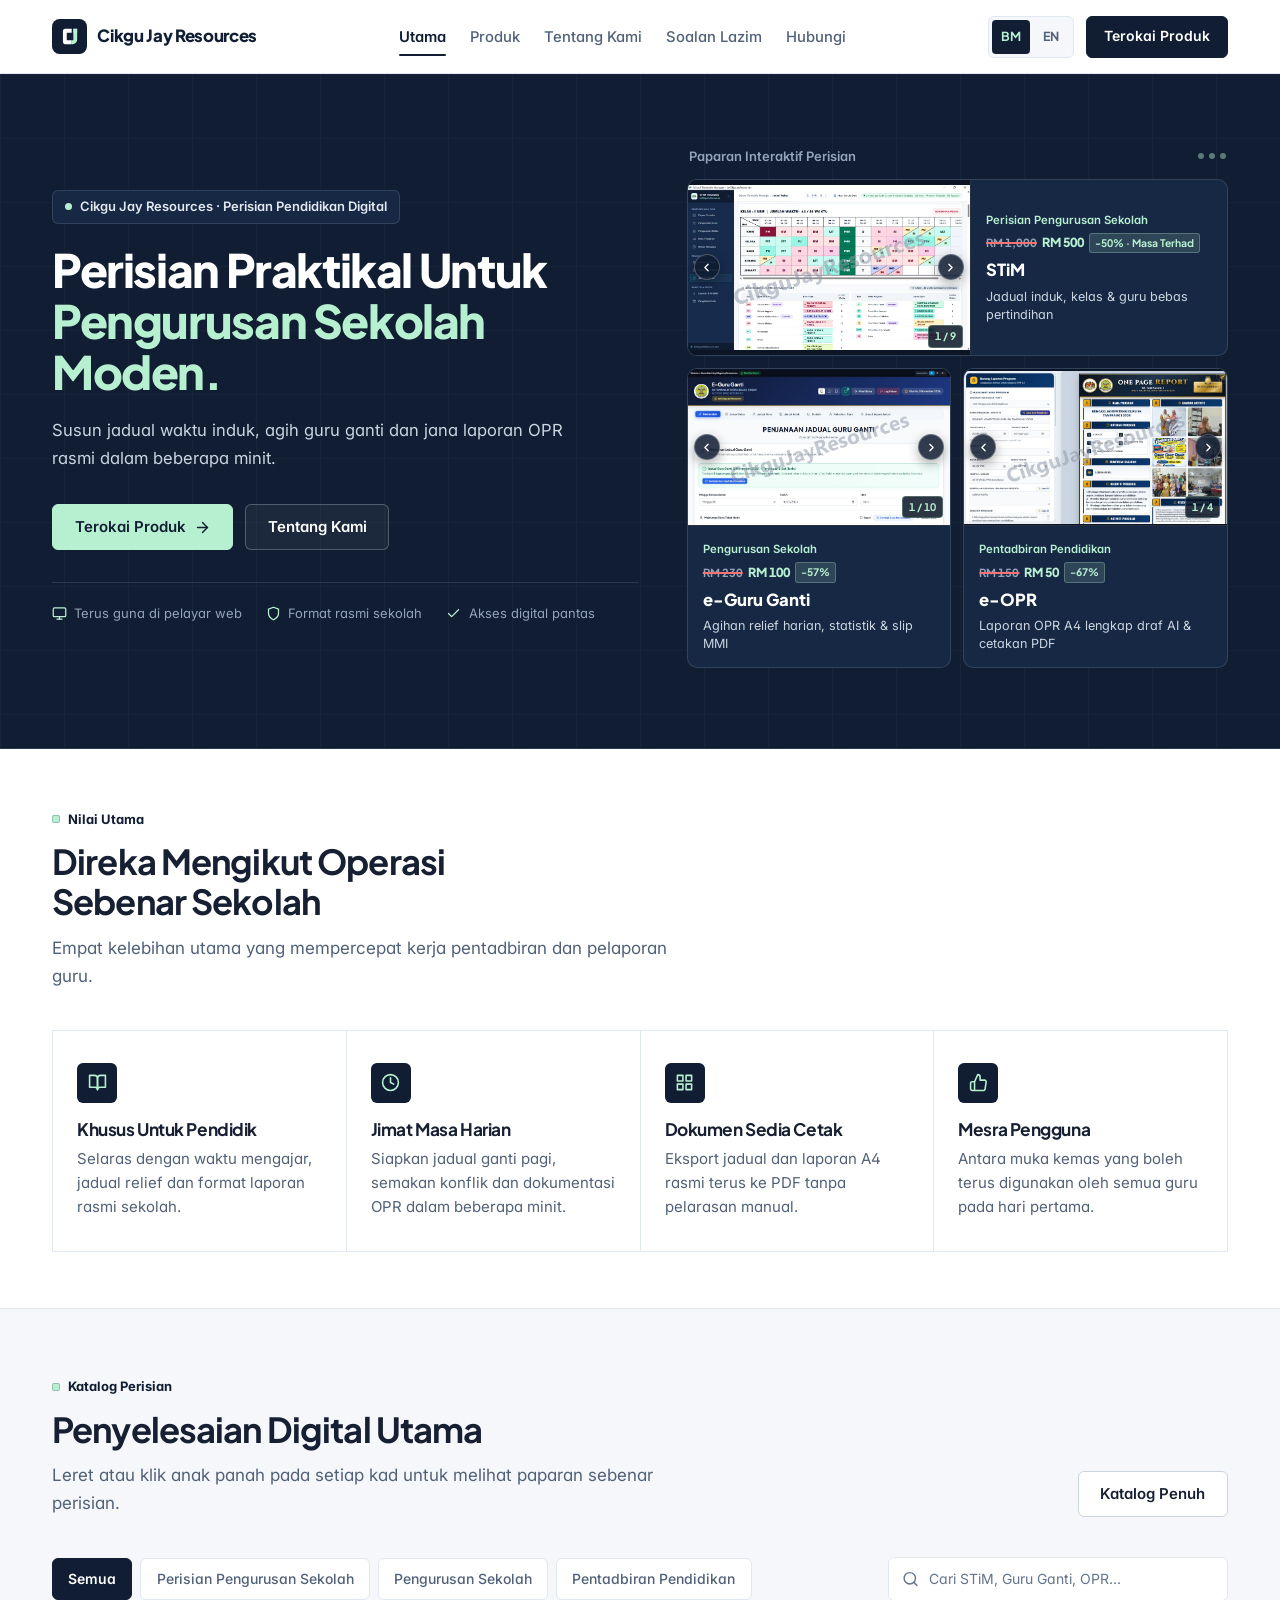
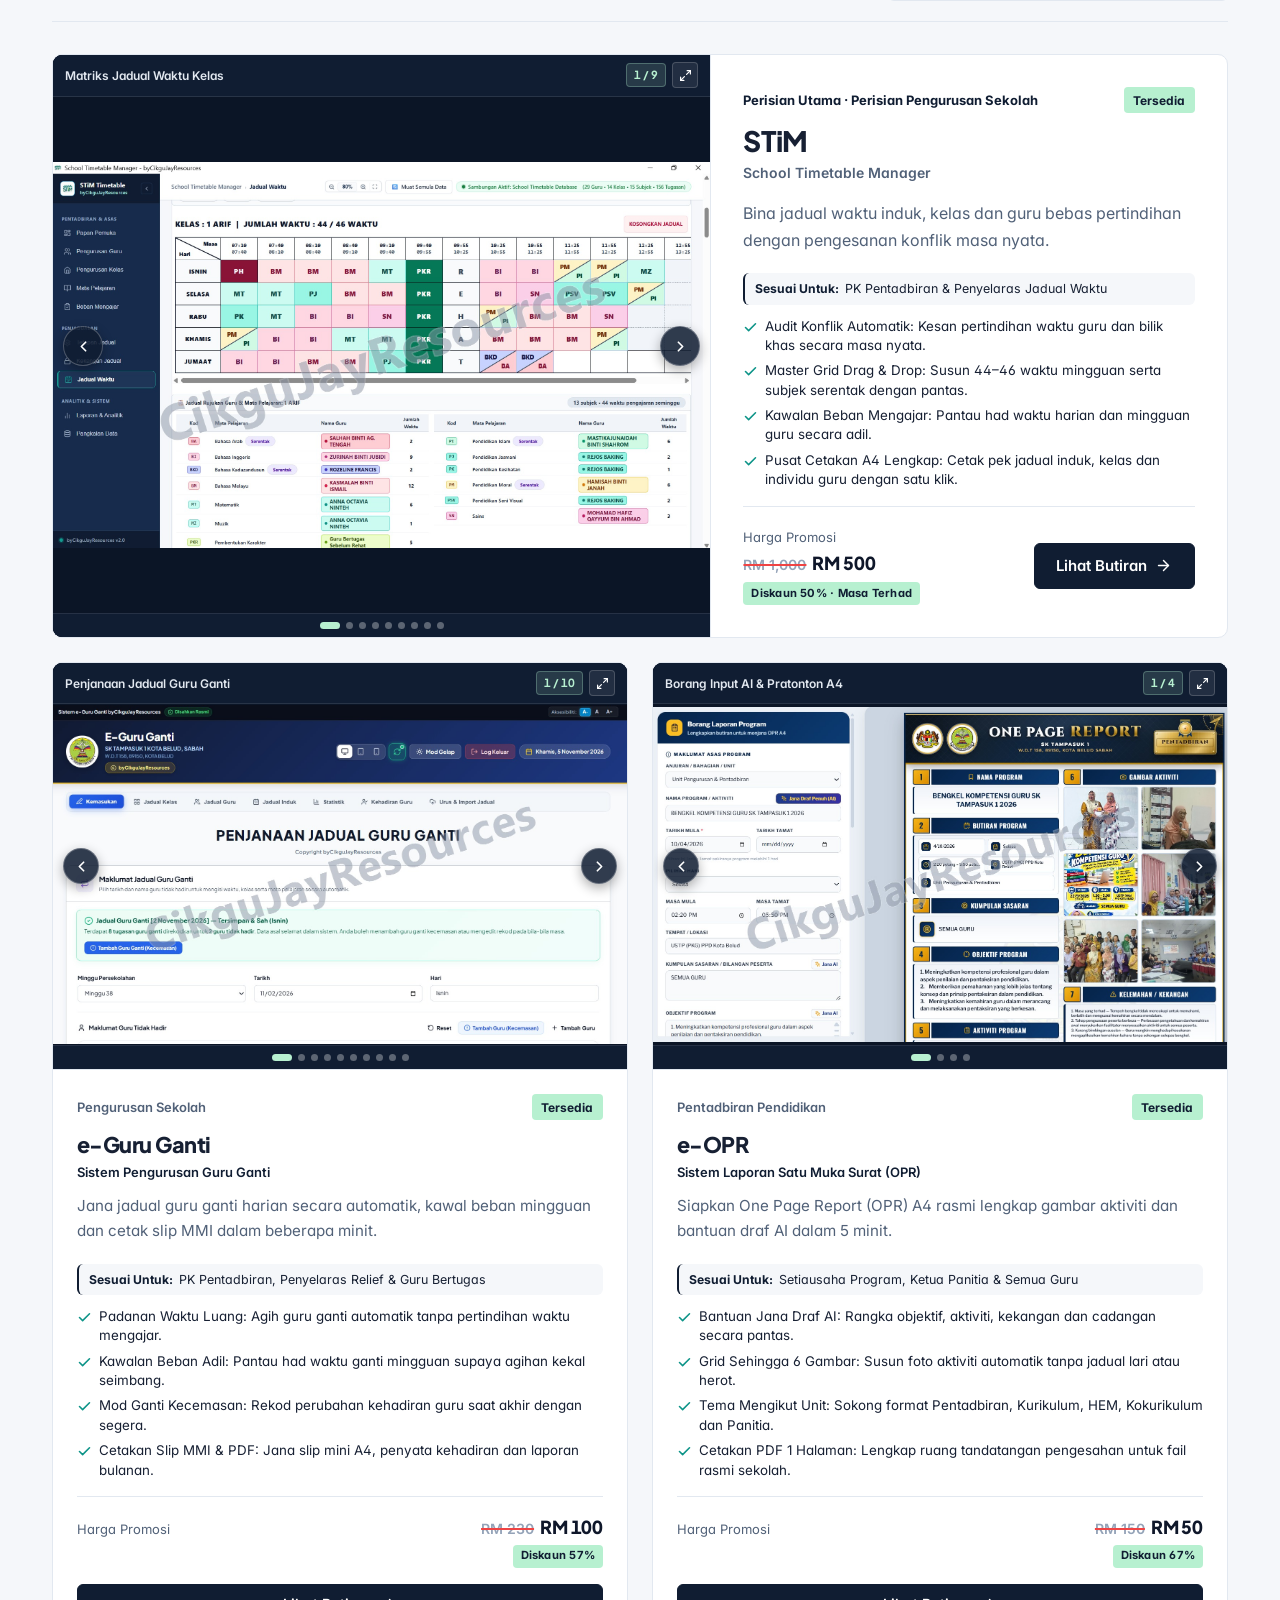
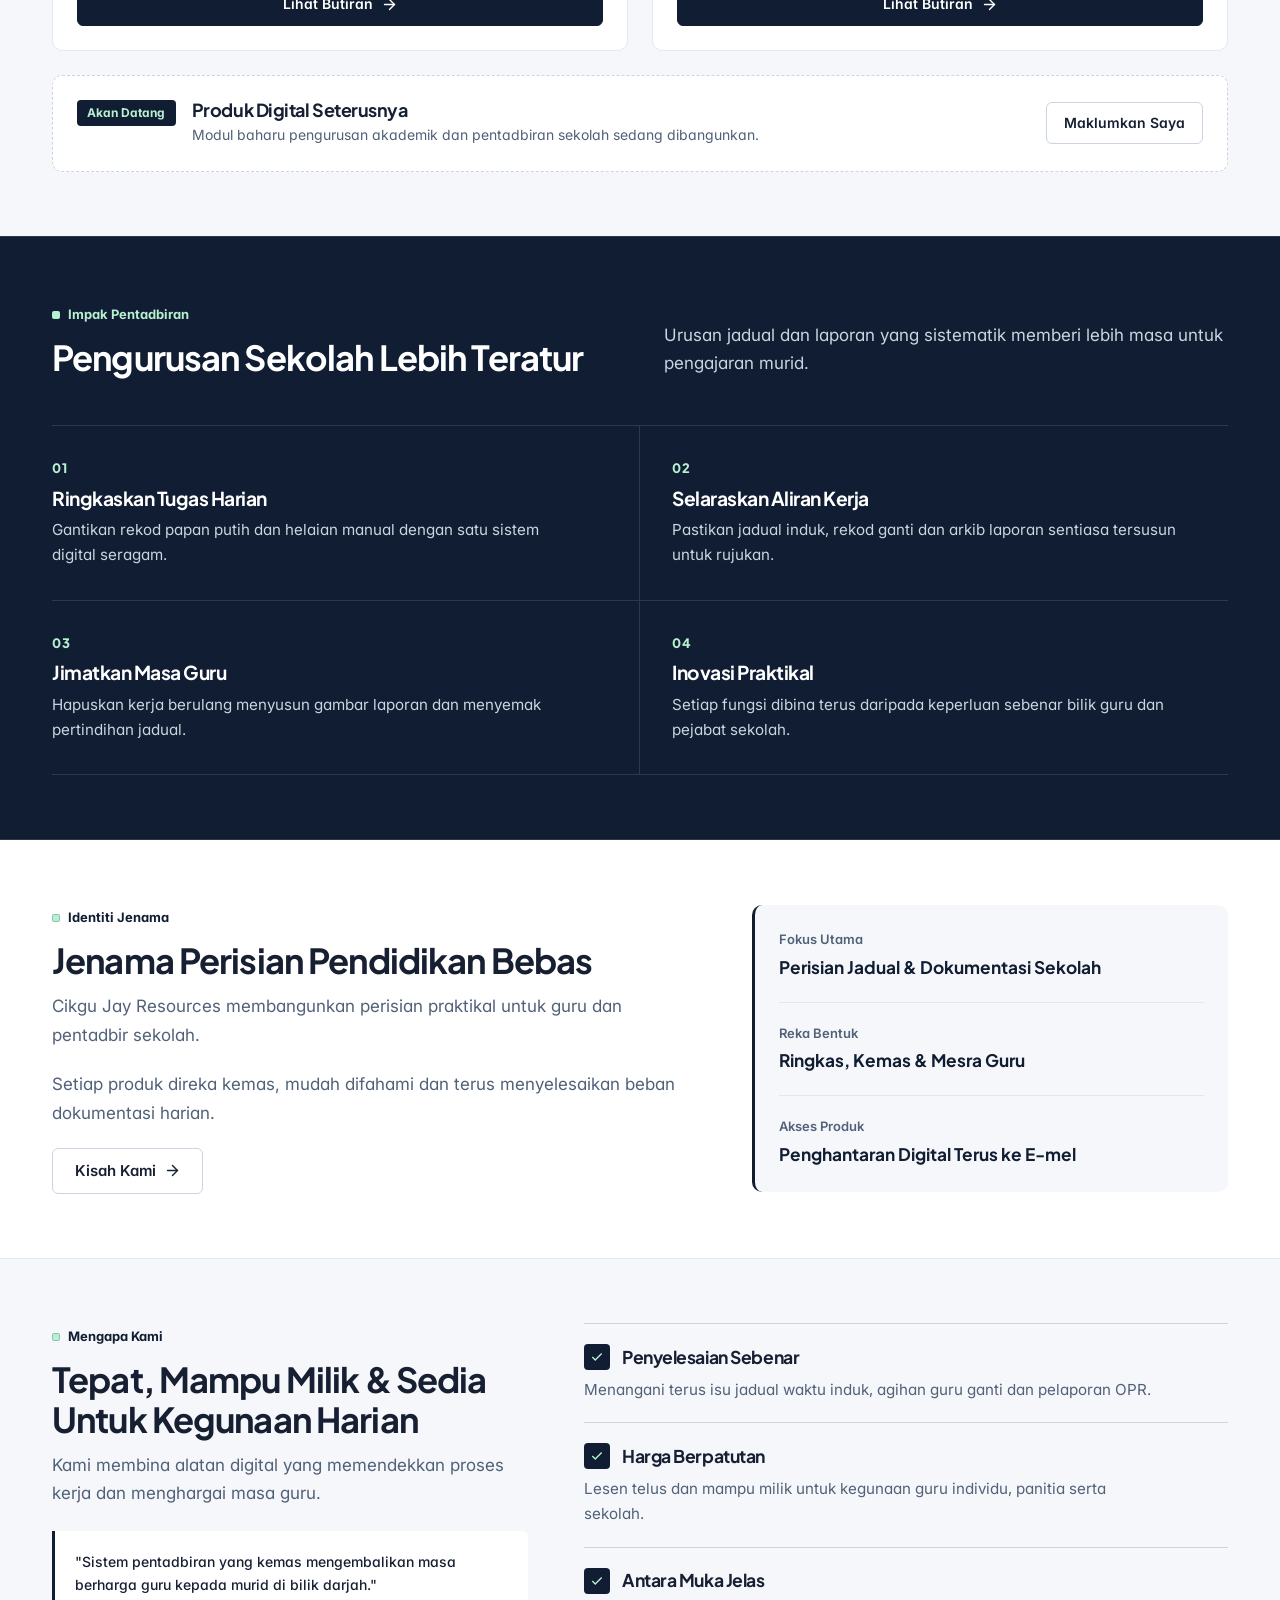
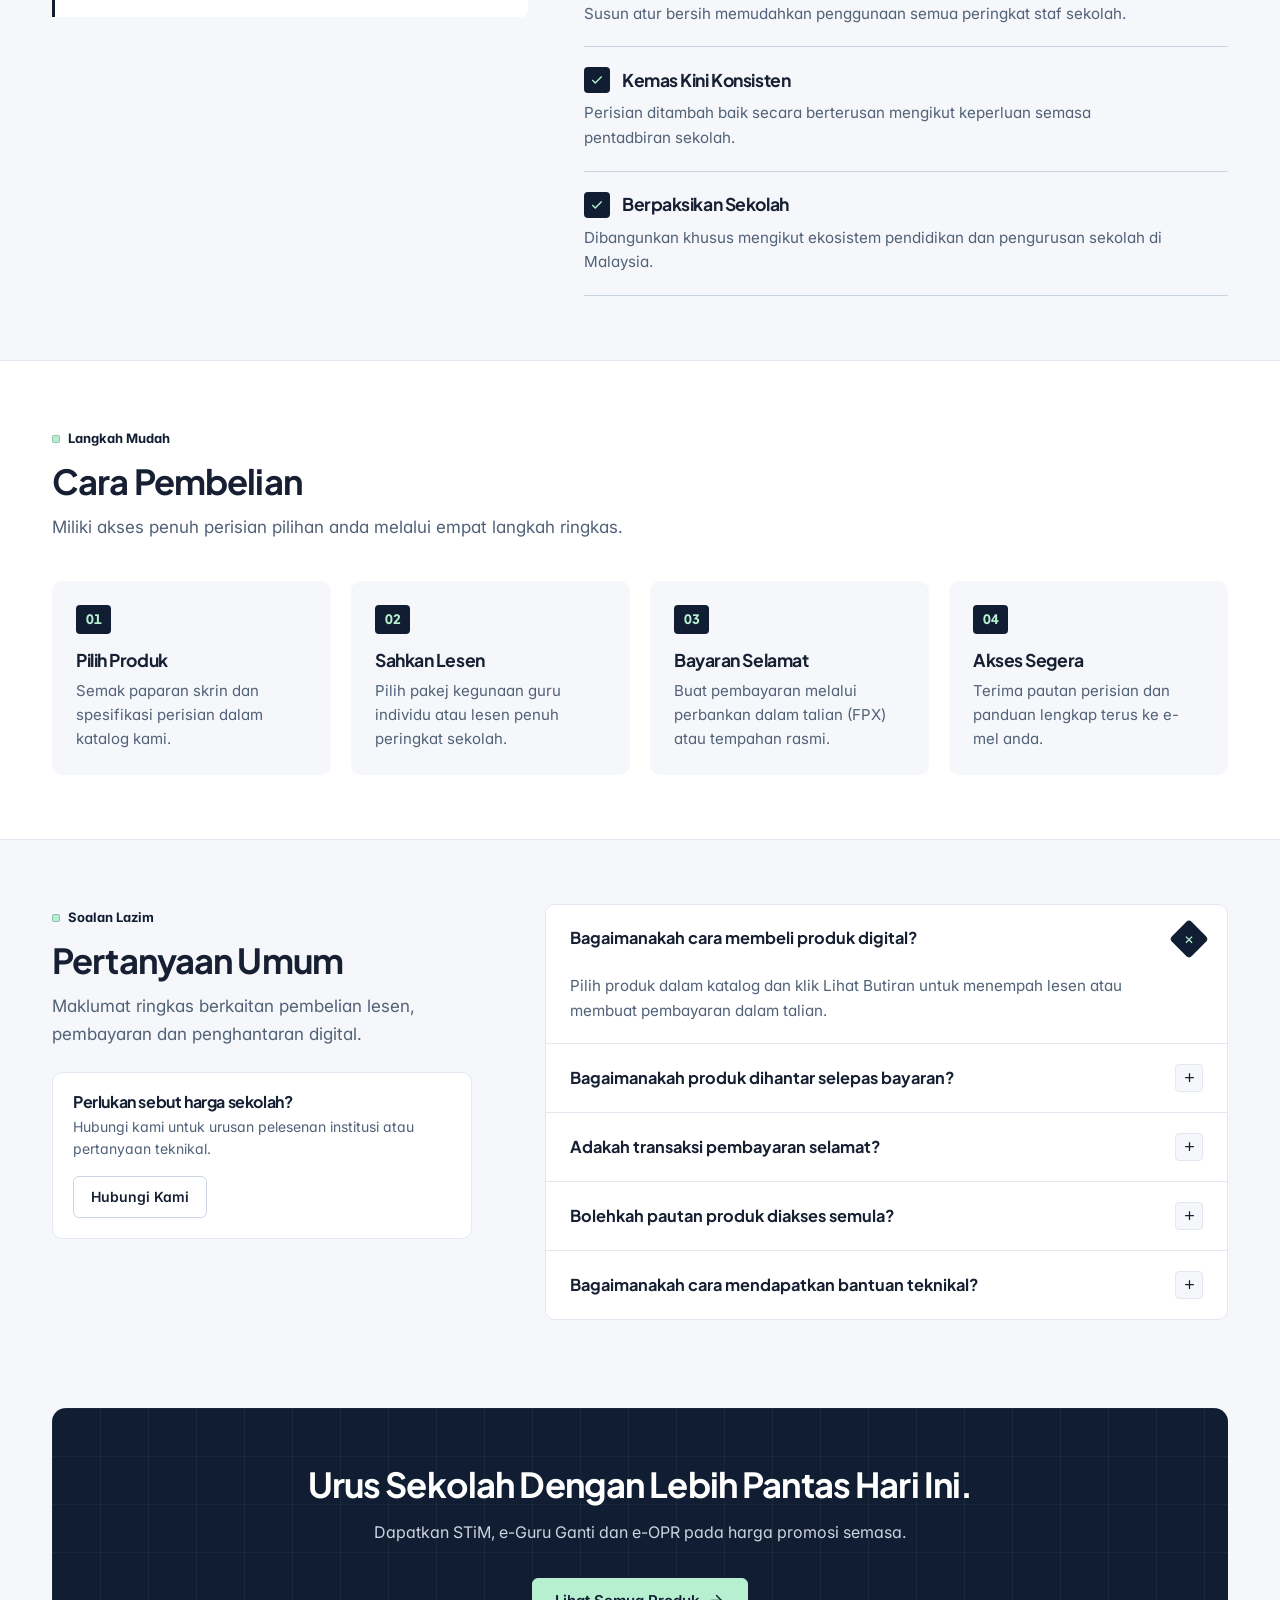
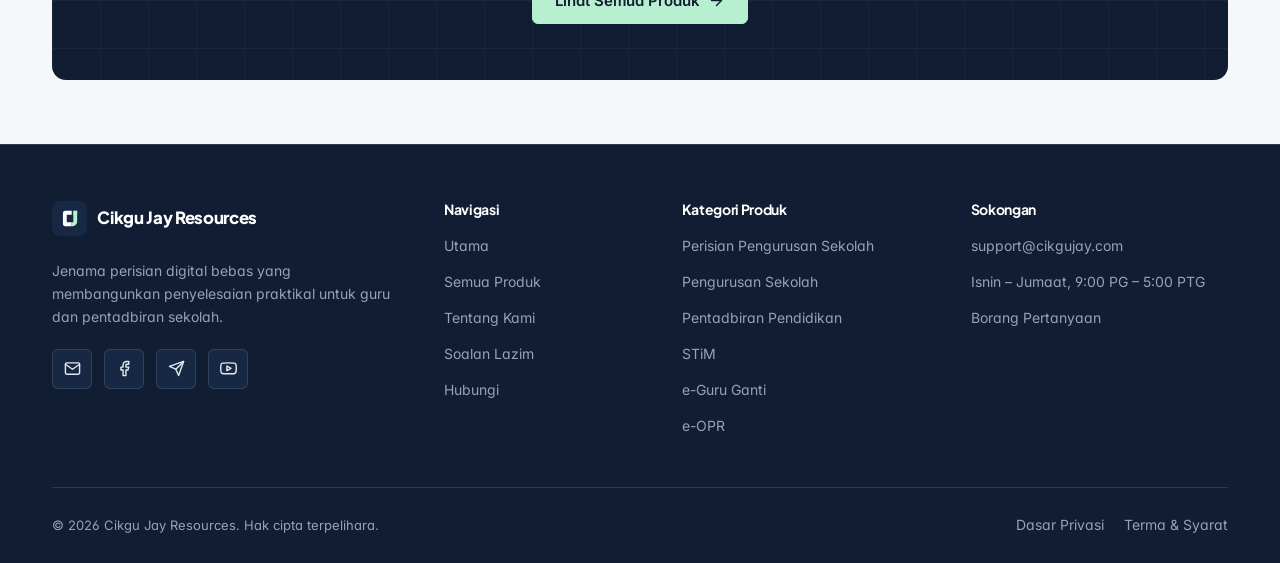
==== index.html @ 62bdab3c "Add files via upload" ====
<!DOCTYPE html>
<html lang="ms">
<head>
  <meta charset="UTF-8" />
  <meta name="viewport" content="width=device-width, initial-scale=1.0" />
  <title>Cikgu Jay Resources — Perisian Pintar Pengurusan Sekolah</title>
  <meta
    name="description"
    content="Cikgu Jay Resources membangunkan perisian praktikal pengurusan sekolah: STiM, e-Guru Ganti dan e-OPR. Ringkas, tepat dan sedia cetak."
  />
  <meta name="robots" content="index, follow" />
  <meta name="theme-color" content="#101D32" />

  <!-- Open Graph Metadata -->
  <meta property="og:type" content="website" />
  <meta property="og:site_name" content="Cikgu Jay Resources" />
  <meta property="og:title" content="Cikgu Jay Resources — Perisian Pintar Pengurusan Sekolah" />
  <meta
    property="og:description"
    content="Susun jadual waktu induk, agih guru ganti dan jana laporan OPR rasmi dalam beberapa minit."
  />
  <meta property="og:image" content="assets/images/og-cover.svg" />
  <meta name="twitter:card" content="summary_large_image" />

  <!-- Favicon -->
  <link rel="icon" type="image/svg+xml" href="assets/icons/favicon.svg" />

  <!-- Google Fonts: Plus Jakarta Sans & Inter -->
  <link rel="preconnect" href="https://fonts.googleapis.com" />
  <link rel="preconnect" href="https://fonts.gstatic.com" crossorigin />
  <link
    href="https://fonts.googleapis.com/css2?family=Inter:wght@400;500;600;700&family=Plus+Jakarta+Sans:wght@600;700;800&display=swap"
    rel="stylesheet"
  />

  <!-- Stylesheets -->
  <link rel="stylesheet" href="css/style.css" />
  <link rel="stylesheet" href="css/responsive.css" />

  <!-- Structured Data -->
  <script type="application/ld+json">
  {
    "@context": "https://schema.org",
    "@graph": [
      {
        "@type": "Organization",
        "name": "Cikgu Jay Resources",
        "slogan": "Smarter Tools. Better Teaching.",
        "description": "Independent digital solutions brand focused on developing practical technology for educators and schools."
      },
      {
        "@type": "FAQPage",
        "mainEntity": [
          {
            "@type": "Question",
            "name": "Bagaimanakah cara membeli produk digital?",
            "acceptedAnswer": {
              "@type": "Answer",
              "text": "Pilih produk yang tersedia dalam katalog kami dan klik Lihat Butiran untuk meneliti spesifikasi penuh serta status pelesenan."
            }
          },
          {
            "@type": "Question",
            "name": "Bagaimanakah saya akan menerima produk yang dibeli?",
            "acceptedAnswer": {
              "@type": "Answer",
              "text": "Semua produk adalah 100% digital dan dihantar terus melalui e-mel berserta pautan akses dan panduan permulaan selepas pembayaran disahkan."
            }
          }
        ]
      }
    ]
  }
  </script>
</head>
<body data-i18n-title="meta.title.home">
  <a href="#main-content" class="skip-link" data-i18n="a11y.skip">Langkau ke kandungan utama</a>

  <!-- ========================================================================
       A. STICKY NAVIGATION BAR (WITH BM | EN LANGUAGE TOGGLE)
       ======================================================================== -->
  <header class="site-header" id="site-header">
    <div class="container nav-inner">
      <a href="index.html" class="brand-logo" aria-label="Cikgu Jay Resources">
        <svg class="brand-logo__mark" viewBox="0 0 64 64" fill="none" aria-hidden="true">
          <rect width="64" height="64" rx="14" fill="#101D32"/>
          <path d="M20 22C20 19.7909 21.7909 18 24 18H36V25H27V39H36V46H24C21.7909 46 20 44.2091 20 42V22Z" fill="#FFFFFF"/>
          <path d="M39 18H46V38C46 42.4183 42.4183 46 38 46H36V39H38C38.5523 39 39 38.5523 39 38V18Z" fill="#B7F0D0"/>
          <rect x="39" y="18" width="7" height="7" fill="#B7F0D0"/>
        </svg>
        <span>Cikgu Jay Resources</span>
      </a>

      <nav aria-label="Primary navigation">
        <ul class="nav-menu">
          <li><a href="index.html" class="nav-link is-active" aria-current="page" data-i18n="nav.home">Utama</a></li>
          <li><a href="pages/products.html" class="nav-link" data-i18n="nav.products">Produk</a></li>
          <li><a href="pages/about.html" class="nav-link" data-i18n="nav.about">Tentang Kami</a></li>
          <li><a href="pages/faq.html" class="nav-link" data-i18n="nav.faq">Soalan Lazim</a></li>
          <li><a href="pages/contact.html" class="nav-link" data-i18n="nav.contact">Hubungi</a></li>
        </ul>
      </nav>

      <div class="nav-actions">
        <div class="lang-switcher" role="group" aria-label="Tukar bahasa laman web" data-i18n-aria="nav.langAria">
          <button type="button" class="lang-switcher__btn is-active" data-lang-switch="ms" aria-pressed="true">BM</button>
          <button type="button" class="lang-switcher__btn" data-lang-switch="en" aria-pressed="false">EN</button>
        </div>
        <a href="#products" class="btn btn--navy btn--sm" data-i18n="nav.explore">Terokai Produk</a>
      </div>

      <div class="nav-mobile-Cluster">
        <div class="lang-switcher" role="group" aria-label="Tukar bahasa laman web" data-i18n-aria="nav.langAria">
          <button type="button" class="lang-switcher__btn is-active" data-lang-switch="ms" aria-pressed="true">BM</button>
          <button type="button" class="lang-switcher__btn" data-lang-switch="en" aria-pressed="false">EN</button>
        </div>
        <button
          type="button"
          class="nav-toggle"
          id="nav-toggle"
          aria-expanded="false"
          aria-controls="mobile-drawer"
          aria-label="Open navigation menu"
        >
          <svg class="nav-toggle__icon-open" width="22" height="22" viewBox="0 0 24 24" fill="none" stroke="currentColor" stroke-width="2" stroke-linecap="round" aria-hidden="true">
            <line x1="3" y1="6" x2="21" y2="6"></line>
            <line x1="3" y1="12" x2="21" y2="12"></line>
            <line x1="3" y1="18" x2="21" y2="18"></line>
          </svg>
          <svg class="nav-toggle__icon-close" width="22" height="22" viewBox="0 0 24 24" fill="none" stroke="currentColor" stroke-width="2" stroke-linecap="round" aria-hidden="true">
            <line x1="18" y1="6" x2="6" y2="18"></line>
            <line x1="6" y1="6" x2="18" y2="18"></line>
          </svg>
        </button>
      </div>
    </div>
  </header>

  <!-- Mobile Navigation Drawer -->
  <div class="mobile-drawer" id="mobile-drawer" aria-hidden="true">
    <nav aria-label="Mobile navigation">
      <ul class="mobile-nav-list">
        <li><a href="index.html" class="mobile-nav-link is-active" data-i18n="nav.home">Utama</a></li>
        <li><a href="pages/products.html" class="mobile-nav-link" data-i18n="nav.products">Produk</a></li>
        <li><a href="pages/about.html" class="mobile-nav-link" data-i18n="nav.about">Tentang Kami</a></li>
        <li><a href="pages/faq.html" class="mobile-nav-link" data-i18n="nav.faq">Soalan Lazim</a></li>
        <li><a href="pages/contact.html" class="mobile-nav-link" data-i18n="nav.contact">Hubungi</a></li>
      </ul>
    </nav>
    <div class="mobile-drawer__footer">
      <a href="#products" class="btn btn--navy btn--full" data-i18n="nav.explore">Terokai Produk</a>
      <p class="mobile-drawer__tagline" data-i18n="nav.tagline">Alatan Pintar. Pengajaran Lebih Baik.</p>
    </div>
  </div>

  <main id="main-content">
    <!-- ======================================================================
         B. REDESIGNED HERO SECTION — TWO-COLUMN + 3-PRODUCT SUITE COMPOSITION
         ====================================================================== -->
    <section class="hero dark-context" aria-labelledby="hero-heading">
      <div class="container hero-grid">
        <!-- Left Column: Brand Intro, Distinctive Headline, CTAs -->
        <div class="hero-content">
          <div class="hero-badge">
            <span class="hero-badge__indicator" aria-hidden="true"></span>
            <span data-i18n="hero.eyebrow">Cikgu Jay Resources · Perisian Pendidikan Digital</span>
          </div>

          <h1 class="hero-title" id="hero-heading">
            <span class="hero-title__line" data-i18n="hero.title.line1">Perisian Praktikal Untuk</span>
            <span class="hero-title__line hero-title__accent" data-i18n="hero.title.line2">Pengurusan Sekolah Moden.</span>
          </h1>

          <p class="hero-description" data-i18n="hero.desc">
            Susun jadual waktu induk, agih guru ganti dan jana laporan OPR rasmi dalam beberapa minit.
          </p>

          <div class="hero-cta-group">
            <a href="#products" class="btn btn--mint">
              <span data-i18n="hero.cta.primary">Terokai Produk</span>
              <svg class="icon-shift" viewBox="0 0 24 24" fill="none" stroke="currentColor" stroke-width="2" stroke-linecap="round" stroke-linejoin="round" aria-hidden="true">
                <line x1="5" y1="12" x2="19" y2="12"></line>
                <polyline points="12 5 19 12 12 19"></polyline>
              </svg>
            </a>
            <a href="#about" class="btn btn--ghost-light" data-i18n="hero.cta.secondary">Tentang Kami</a>
          </div>

          <div class="hero-meta">
            <span class="hero-meta__item">
              <svg viewBox="0 0 24 24" fill="none" stroke="currentColor" stroke-width="2" stroke-linecap="round" stroke-linejoin="round" aria-hidden="true">
                <rect x="2" y="3" width="20" height="14" rx="2" ry="2"></rect>
                <line x1="8" y1="21" x2="16" y2="21"></line>
                <line x1="12" y1="17" x2="12" y2="21"></line>
              </svg>
              <span data-i18n="hero.meta.1">Terus guna di pelayar web</span>
            </span>
            <span class="hero-meta__item">
              <svg viewBox="0 0 24 24" fill="none" stroke="currentColor" stroke-width="2" stroke-linecap="round" stroke-linejoin="round" aria-hidden="true">
                <path d="M12 22s8-4 8-10V5l-8-3-8 3v7c0 6 8 10 8 10z"></path>
              </svg>
              <span data-i18n="hero.meta.2">Format rasmi sekolah</span>
            </span>
            <span class="hero-meta__item">
              <svg viewBox="0 0 24 24" fill="none" stroke="currentColor" stroke-width="2" stroke-linecap="round" stroke-linejoin="round" aria-hidden="true">
                <polyline points="20 6 9 17 4 12"></polyline>
              </svg>
              <span data-i18n="hero.meta.3">Akses digital pantas</span>
            </span>
          </div>
        </div>

        <!-- Right Column: 3-Product Interactive Carousel Suite (STiM, e-Guru Ganti, e-OPR) -->
        <div class="hero-suite">
          <div class="hero-suite__header">
            <span data-i18n="hero.showcase.label">Paparan Interaktif Perisian</span>
            <span class="hero-suite__dots" aria-hidden="true">
              <span></span><span></span><span></span>
            </span>
          </div>

          <div class="hero-suite__cards" id="hero-suite-cards">
            <!-- Hydrated into multi-slide interactive carousels via js/products.js -->
            <article class="hero-preview-card hero-preview-card--primary">
              <div class="hero-preview-card__thumb">
                <img
                  src="assets/products/stim/slide-01.jpg"
                  alt="STiM — School Timetable Manager"
                  width="1280"
                  height="760"
                />
              </div>
              <a href="pages/product-details.html?id=stim" class="hero-preview-card__info">
                <div class="hero-preview-card__top">
                  <span class="hero-preview-card__tag" data-i18n="hero.showcase.stim.tag">Perisian Pengurusan Sekolah</span>
                  <span class="hero-preview-card__price-tag"><del>RM 1,000</del> <strong>RM 500</strong> <em class="hero-price-off">-50% · Masa Terhad</em></span>
                </div>
                <div class="hero-preview-card__name">STiM</div>
                <p class="hero-preview-card__desc" data-i18n="hero.showcase.stim.desc">
                  Jadual induk, kelas &amp; guru bebas pertindihan
                </p>
              </a>
            </article>

            <div class="hero-suite__pair">
              <article class="hero-preview-card">
                <div class="hero-preview-card__thumb">
                  <img
                    src="assets/products/e-guru-ganti/slide-01.jpg"
                    alt="e-Guru Ganti"
                    width="1280"
                    height="760"
                  />
                </div>
                <a href="pages/product-details.html?id=e-guru-ganti" class="hero-preview-card__info">
                  <div class="hero-preview-card__top">
                    <span class="hero-preview-card__tag" data-i18n="hero.showcase.eguru.tag">Pengurusan Sekolah</span>
                    <span class="hero-preview-card__price-tag"><del>RM 230</del> <strong>RM 100</strong> <em class="hero-price-off">-57%</em></span>
                  </div>
                  <div class="hero-preview-card__name">e-Guru Ganti</div>
                  <p class="hero-preview-card__desc" data-i18n="hero.showcase.eguru.desc">
                    Agihan relief harian, statistik &amp; slip MMI
                  </p>
                </a>
              </article>

              <article class="hero-preview-card">
                <div class="hero-preview-card__thumb">
                  <img
                    src="assets/products/e-opr/slide-01.jpg"
                    alt="e-OPR"
                    width="1280"
                    height="760"
                  />
                </div>
                <a href="pages/product-details.html?id=e-opr" class="hero-preview-card__info">
                  <div class="hero-preview-card__top">
                    <span class="hero-preview-card__tag" data-i18n="hero.showcase.eopr.tag">Pentadbiran Pendidikan</span>
                    <span class="hero-preview-card__price-tag"><del>RM 150</del> <strong>RM 50</strong> <em class="hero-price-off">-67%</em></span>
                  </div>
                  <div class="hero-preview-card__name">e-OPR</div>
                  <p class="hero-preview-card__desc" data-i18n="hero.showcase.eopr.desc">
                    Laporan OPR A4 lengkap draf AI &amp; cetakan PDF
                  </p>
                </a>
              </article>
            </div>
          </div>
        </div>
      </div>
    </section>

    <!-- ======================================================================
         C. VALUE PROPOSITION — 4 ARCHITECTURAL PILLARS
         ====================================================================== -->
    <section class="value-section" aria-labelledby="value-heading">
      <div class="container">
        <div class="section-header reveal">
          <div class="section-index">
            <span class="section-index__dot" aria-hidden="true"></span>
            <span data-i18n="value.index">Nilai Utama</span>
          </div>
          <h2 class="section-title" id="value-heading" data-i18n="value.title">Direka Mengikut Operasi Sebenar Sekolah</h2>
          <p class="section-lead" data-i18n="value.lead">
            Empat kelebihan utama yang mempercepat kerja pentadbiran dan pelaporan guru.
          </p>
        </div>

        <div class="value-matrix reveal">
          <div class="value-cell">
            <div class="value-cell__icon" aria-hidden="true">
              <svg viewBox="0 0 24 24" fill="none" stroke="currentColor" stroke-width="2" stroke-linecap="round" stroke-linejoin="round">
                <path d="M2 3h6a4 4 0 0 1 4 4v14a3 3 0 0 0-3-3H2z"></path>
                <path d="M22 3h-6a4 4 0 0 0-4 4v14a3 3 0 0 1 3-3h7z"></path>
              </svg>
            </div>
            <h3 class="value-cell__title" data-i18n="value.1.title">Khusus Untuk Pendidik</h3>
            <p class="value-cell__desc" data-i18n="value.1.desc">
              Selaras dengan waktu mengajar, jadual relief dan format laporan rasmi sekolah.
            </p>
          </div>

          <div class="value-cell">
            <div class="value-cell__icon" aria-hidden="true">
              <svg viewBox="0 0 24 24" fill="none" stroke="currentColor" stroke-width="2" stroke-linecap="round" stroke-linejoin="round">
                <circle cx="12" cy="12" r="10"></circle>
                <polyline points="12 6 12 12 16 14"></polyline>
              </svg>
            </div>
            <h3 class="value-cell__title" data-i18n="value.2.title">Jimat Masa Harian</h3>
            <p class="value-cell__desc" data-i18n="value.2.desc">
              Siapkan jadual ganti pagi, semakan konflik dan dokumentasi OPR dalam beberapa minit.
            </p>
          </div>

          <div class="value-cell">
            <div class="value-cell__icon" aria-hidden="true">
              <svg viewBox="0 0 24 24" fill="none" stroke="currentColor" stroke-width="2" stroke-linecap="round" stroke-linejoin="round">
                <rect x="3" y="3" width="7" height="7"></rect>
                <rect x="14" y="3" width="7" height="7"></rect>
                <rect x="14" y="14" width="7" height="7"></rect>
                <rect x="3" y="14" width="7" height="7"></rect>
              </svg>
            </div>
            <h3 class="value-cell__title" data-i18n="value.3.title">Dokumen Sedia Cetak</h3>
            <p class="value-cell__desc" data-i18n="value.3.desc">
              Eksport jadual dan laporan A4 rasmi terus ke PDF tanpa pelarasan manual.
            </p>
          </div>

          <div class="value-cell">
            <div class="value-cell__icon" aria-hidden="true">
              <svg viewBox="0 0 24 24" fill="none" stroke="currentColor" stroke-width="2" stroke-linecap="round" stroke-linejoin="round">
                <path d="M14 9V5a3 3 0 0 0-3-3l-4 9v11h11.28a2 2 0 0 0 2-1.7l1.38-9a2 2 0 0 0-2-2.3zM7 22H4a2 2 0 0 1-2-2v-7a2 2 0 0 1 2-2h3"></path>
              </svg>
            </div>
            <h3 class="value-cell__title" data-i18n="value.4.title">Mesra Pengguna</h3>
            <p class="value-cell__desc" data-i18n="value.4.desc">
              Antara muka kemas yang boleh terus digunakan oleh semua guru pada hari pertama.
            </p>
          </div>
        </div>
      </div>
    </section>

    <!-- ======================================================================
         D. FEATURED PRODUCTS (DISTINCT COMPOSITIONS: FLAGSHIP + PAIR + STRIP)
         ====================================================================== -->
    <section class="catalog-section" id="products" aria-labelledby="products-heading">
      <div class="container">
        <div class="section-header section-header--split reveal">
          <div>
            <div class="section-index">
              <span class="section-index__dot" aria-hidden="true"></span>
              <span data-i18n="products.index">Katalog Perisian</span>
            </div>
            <h2 class="section-title" id="products-heading" data-i18n="products.title">Penyelesaian Digital Utama</h2>
            <p class="section-lead" data-i18n="products.lead">
              Leret atau klik anak panah pada setiap kad untuk melihat paparan sebenar perisian.
            </p>
          </div>
          <div>
            <a href="pages/products.html" class="btn btn--outline" data-i18n="products.viewAll">Katalog Penuh</a>
          </div>
        </div>

        <div class="catalog-controls reveal">
          <div class="category-pills" id="featured-category-pills" role="group" aria-label="Filter products"></div>
          <div class="catalog-search-wrap">
            <label for="featured-catalog-search" class="sr-only" data-i18n="products.search.label">Cari produk digital</label>
            <svg class="catalog-search-icon" viewBox="0 0 24 24" fill="none" stroke="currentColor" stroke-width="2" stroke-linecap="round" stroke-linejoin="round" aria-hidden="true">
              <circle cx="11" cy="11" r="8"></circle>
              <line x1="21" y1="21" x2="16.65" y2="16.65"></line>
            </svg>
            <input
              type="search"
              id="featured-catalog-search"
              class="catalog-search-input"
              placeholder="Cari STiM, Guru Ganti, OPR..."
              data-i18n-placeholder="products.search.placeholder"
              autocomplete="off"
            />
          </div>
        </div>

        <div class="product-showcase-stack reveal" id="featured-product-grid" aria-live="polite">
          <noscript>
            <p>Sila aktifkan JavaScript untuk memaparkan katalog produk Cikgu Jay Resources.</p>
          </noscript>
        </div>
      </div>
    </section>

    <!-- ======================================================================
         BUILT FOR BETTER SCHOOL MANAGEMENT (EDITORIAL LEDGER SECTION)
         ====================================================================== -->
    <section class="better-mgmt-section dark-context" id="better-management" aria-labelledby="better-heading">
      <div class="container">
        <div class="better-mgmt-header reveal">
          <div>
            <div class="section-index section-index--light">
              <span class="section-index__dot" aria-hidden="true"></span>
              <span data-i18n="better.index">Impak Pentadbiran</span>
            </div>
            <h2 class="section-title" id="better-heading" data-i18n="better.title">
              Pengurusan Sekolah Lebih Teratur
            </h2>
          </div>
          <p class="section-lead" data-i18n="better.lead">
            Urusan jadual dan laporan yang sistematik memberi lebih masa untuk pengajaran murid.
          </p>
        </div>

        <div class="better-ledger reveal">
          <article class="better-ledger__item">
            <span class="better-ledger__index">01</span>
            <h3 class="better-ledger__title" data-i18n="better.1.title">Ringkaskan Tugas Harian</h3>
            <p class="better-ledger__desc" data-i18n="better.1.desc">
              Gantikan rekod papan putih dan helaian manual dengan satu sistem digital seragam.
            </p>
          </article>

          <article class="better-ledger__item">
            <span class="better-ledger__index">02</span>
            <h3 class="better-ledger__title" data-i18n="better.2.title">Selaraskan Aliran Kerja</h3>
            <p class="better-ledger__desc" data-i18n="better.2.desc">
              Pastikan jadual induk, rekod ganti dan arkib laporan sentiasa tersusun untuk rujukan.
            </p>
          </article>

          <article class="better-ledger__item">
            <span class="better-ledger__index">03</span>
            <h3 class="better-ledger__title" data-i18n="better.3.title">Jimatkan Masa Guru</h3>
            <p class="better-ledger__desc" data-i18n="better.3.desc">
              Hapuskan kerja berulang menyusun gambar laporan dan menyemak pertindihan jadual.
            </p>
          </article>

          <article class="better-ledger__item">
            <span class="better-ledger__index">04</span>
            <h3 class="better-ledger__title" data-i18n="better.4.title">Inovasi Praktikal</h3>
            <p class="better-ledger__desc" data-i18n="better.4.desc">
              Setiap fungsi dibina terus daripada keperluan sebenar bilik guru dan pejabat sekolah.
            </p>
          </article>
        </div>
      </div>
    </section>

    <!-- ======================================================================
         INDEPENDENT BRAND STORY / ABOUT SECTION
         ====================================================================== -->
    <section class="story-section" id="about" aria-labelledby="story-heading">
      <div class="container story-grid">
        <div class="story-prose reveal">
          <div class="section-index">
            <span class="section-index__dot" aria-hidden="true"></span>
            <span data-i18n="story.index">Identiti Jenama</span>
          </div>
          <h2 class="section-title" id="story-heading" data-i18n="story.title">
            Jenama Perisian Pendidikan Bebas
          </h2>
          <p data-i18n="story.p1">
            Cikgu Jay Resources membangunkan perisian praktikal untuk guru dan pentadbir sekolah.
          </p>
          <p data-i18n="story.p2">
            Setiap produk direka kemas, mudah difahami dan terus menyelesaikan beban dokumentasi harian.
          </p>
          <a href="pages/about.html" class="btn btn--outline">
            <span data-i18n="story.cta">Kisah Kami</span>
            <svg class="icon-shift" viewBox="0 0 24 24" fill="none" stroke="currentColor" stroke-width="2" stroke-linecap="round" stroke-linejoin="round" aria-hidden="true">
              <line x1="5" y1="12" x2="19" y2="12"></line>
              <polyline points="12 5 19 12 12 19"></polyline>
            </svg>
          </a>
        </div>

        <aside class="story-specs reveal" aria-label="Brand attributes">
          <div class="story-spec-item">
            <span class="story-spec-item__label" data-i18n="story.pillar1.label">Fokus Utama</span>
            <div class="story-spec-item__val" data-i18n="story.pillar1.val">Perisian Jadual &amp; Dokumentasi Sekolah</div>
          </div>
          <div class="story-spec-item">
            <span class="story-spec-item__label" data-i18n="story.pillar2.label">Reka Bentuk</span>
            <div class="story-spec-item__val" data-i18n="story.pillar2.val">Ringkas, Kemas &amp; Mesra Guru</div>
          </div>
          <div class="story-spec-item">
            <span class="story-spec-item__label" data-i18n="story.pillar3.label">Akses Produk</span>
            <div class="story-spec-item__val" data-i18n="story.pillar3.val">Penghantaran Digital Terus ke E-mel</div>
          </div>
        </aside>
      </div>
    </section>

    <!-- ======================================================================
         E. WHY CHOOSE US — ASYMMETRIC EDITORIAL SPLIT
         ====================================================================== -->
    <section class="why-section" aria-labelledby="why-heading">
      <div class="container why-layout">
        <div class="why-intro reveal">
          <div class="section-index">
            <span class="section-index__dot" aria-hidden="true"></span>
            <span data-i18n="why.index">Mengapa Kami</span>
          </div>
          <h2 class="section-title" id="why-heading" data-i18n="why.title">
            Tepat, Mampu Milik &amp; Sedia Untuk Kegunaan Harian
          </h2>
          <p class="section-lead" data-i18n="why.lead">
            Kami membina alatan digital yang memendekkan proses kerja dan menghargai masa guru.
          </p>
          <div class="why-callout">
            <p class="why-callout__text" data-i18n="why.quote">
              "Sistem pentadbiran yang kemas mengembalikan masa berharga guru kepada murid di bilik darjah."
            </p>
          </div>
        </div>

        <div class="why-principles reveal">
          <div class="why-item">
            <div class="why-item__header">
              <span class="why-item__marker" aria-hidden="true">
                <svg viewBox="0 0 24 24" fill="none" stroke="currentColor" stroke-width="2.4"><polyline points="20 6 9 17 4 12"></polyline></svg>
              </span>
              <h3 class="why-item__title" data-i18n="why.1.title">Penyelesaian Sebenar</h3>
            </div>
            <p class="why-item__desc" data-i18n="why.1.desc">
              Menangani terus isu jadual waktu induk, agihan guru ganti dan pelaporan OPR.
            </p>
          </div>

          <div class="why-item">
            <div class="why-item__header">
              <span class="why-item__marker" aria-hidden="true">
                <svg viewBox="0 0 24 24" fill="none" stroke="currentColor" stroke-width="2.4"><polyline points="20 6 9 17 4 12"></polyline></svg>
              </span>
              <h3 class="why-item__title" data-i18n="why.2.title">Harga Berpatutan</h3>
            </div>
            <p class="why-item__desc" data-i18n="why.2.desc">
              Lesen telus dan mampu milik untuk kegunaan guru individu, panitia serta sekolah.
            </p>
          </div>

          <div class="why-item">
            <div class="why-item__header">
              <span class="why-item__marker" aria-hidden="true">
                <svg viewBox="0 0 24 24" fill="none" stroke="currentColor" stroke-width="2.4"><polyline points="20 6 9 17 4 12"></polyline></svg>
              </span>
              <h3 class="why-item__title" data-i18n="why.3.title">Antara Muka Jelas</h3>
            </div>
            <p class="why-item__desc" data-i18n="why.3.desc">
              Susun atur bersih memudahkan penggunaan semua peringkat staf sekolah.
            </p>
          </div>

          <div class="why-item">
            <div class="why-item__header">
              <span class="why-item__marker" aria-hidden="true">
                <svg viewBox="0 0 24 24" fill="none" stroke="currentColor" stroke-width="2.4"><polyline points="20 6 9 17 4 12"></polyline></svg>
              </span>
              <h3 class="why-item__title" data-i18n="why.4.title">Kemas Kini Konsisten</h3>
            </div>
            <p class="why-item__desc" data-i18n="why.4.desc">
              Perisian ditambah baik secara berterusan mengikut keperluan semasa pentadbiran sekolah.
            </p>
          </div>

          <div class="why-item">
            <div class="why-item__header">
              <span class="why-item__marker" aria-hidden="true">
                <svg viewBox="0 0 24 24" fill="none" stroke="currentColor" stroke-width="2.4"><polyline points="20 6 9 17 4 12"></polyline></svg>
              </span>
              <h3 class="why-item__title" data-i18n="why.5.title">Berpaksikan Sekolah</h3>
            </div>
            <p class="why-item__desc" data-i18n="why.5.desc">
              Dibangunkan khusus mengikut ekosistem pendidikan dan pengurusan sekolah di Malaysia.
            </p>
          </div>
        </div>
      </div>
    </section>

    <!-- ======================================================================
         F. HOW IT WORKS — 4-STEP SEQUENCE
         ====================================================================== -->
    <section class="steps-section" aria-labelledby="steps-heading">
      <div class="container">
        <div class="section-header reveal">
          <div class="section-index">
            <span class="section-index__dot" aria-hidden="true"></span>
            <span data-i18n="steps.index">Langkah Mudah</span>
          </div>
          <h2 class="section-title" id="steps-heading" data-i18n="steps.title">Cara Pembelian</h2>
          <p class="section-lead" data-i18n="steps.lead">
            Miliki akses penuh perisian pilihan anda melalui empat langkah ringkas.
          </p>
        </div>

        <ol class="steps-track reveal">
          <li class="step-item">
            <span class="step-item__number">01</span>
            <h3 class="step-item__title" data-i18n="steps.1.title">Pilih Produk</h3>
            <p class="step-item__desc" data-i18n="steps.1.desc">
              Semak paparan skrin dan spesifikasi perisian dalam katalog kami.
            </p>
          </li>

          <li class="step-item">
            <span class="step-item__number">02</span>
            <h3 class="step-item__title" data-i18n="steps.2.title">Sahkan Lesen</h3>
            <p class="step-item__desc" data-i18n="steps.2.desc">
              Pilih pakej kegunaan guru individu atau lesen penuh peringkat sekolah.
            </p>
          </li>

          <li class="step-item">
            <span class="step-item__number">03</span>
            <h3 class="step-item__title" data-i18n="steps.3.title">Bayaran Selamat</h3>
            <p class="step-item__desc" data-i18n="steps.3.desc">
              Buat pembayaran melalui perbankan dalam talian (FPX) atau tempahan rasmi.
            </p>
          </li>

          <li class="step-item">
            <span class="step-item__number">04</span>
            <h3 class="step-item__title" data-i18n="steps.4.title">Akses Segera</h3>
            <p class="step-item__desc" data-i18n="steps.4.desc">
              Terima pautan perisian dan panduan lengkap terus ke e-mel anda.
            </p>
          </li>
        </ol>
      </div>
    </section>

    <!-- ======================================================================
         H. FREQUENTLY ASKED QUESTIONS (ACCESSIBLE ACCORDION)
         ====================================================================== -->
    <section class="faq-section" id="faq" aria-labelledby="faq-heading">
      <div class="container faq-layout">
        <div class="faq-sidebar reveal">
          <div class="section-index">
            <span class="section-index__dot" aria-hidden="true"></span>
            <span data-i18n="faq.index">Soalan Lazim</span>
          </div>
          <h2 class="section-title" id="faq-heading" data-i18n="faq.title">Pertanyaan Umum</h2>
          <p class="section-lead" data-i18n="faq.lead">
            Maklumat ringkas berkaitan pembelian lesen, pembayaran dan penghantaran digital.
          </p>

          <div class="faq-support-box">
            <h3 class="faq-support-box__title" data-i18n="faq.support.title">Perlukan sebut harga sekolah?</h3>
            <p class="faq-support-box__desc" data-i18n="faq.support.desc">
              Hubungi kami untuk urusan pelesenan institusi atau pertanyaan teknikal.
            </p>
            <a href="pages/contact.html" class="btn btn--outline btn--sm" data-i18n="faq.support.cta">Hubungi Kami</a>
          </div>
        </div>

        <div class="faq-accordion reveal">
          <div class="faq-item">
            <button type="button" class="faq-trigger" aria-expanded="true" aria-controls="faq-panel-1" id="faq-btn-1">
              <span data-i18n="faq.q1">Bagaimanakah cara membeli produk digital?</span>
              <span class="faq-trigger__icon" aria-hidden="true">
                <svg viewBox="0 0 24 24" fill="none" stroke="currentColor" stroke-width="2"><line x1="12" y1="5" x2="12" y2="19"></line><line x1="5" y1="12" x2="19" y2="12"></line></svg>
              </span>
            </button>
            <div id="faq-panel-1" role="region" aria-labelledby="faq-btn-1" class="faq-panel is-open">
              <div class="faq-panel__inner">
                <p class="faq-panel__content" data-i18n="faq.a1">
                  Pilih produk dalam katalog dan klik Lihat Butiran untuk menempah lesen atau membuat pembayaran dalam talian.
                </p>
              </div>
            </div>
          </div>

          <div class="faq-item">
            <button type="button" class="faq-trigger" aria-expanded="false" aria-controls="faq-panel-2" id="faq-btn-2">
              <span data-i18n="faq.q2">Bagaimanakah produk dihantar selepas bayaran?</span>
              <span class="faq-trigger__icon" aria-hidden="true">
                <svg viewBox="0 0 24 24" fill="none" stroke="currentColor" stroke-width="2"><line x1="12" y1="5" x2="12" y2="19"></line><line x1="5" y1="12" x2="19" y2="12"></line></svg>
              </span>
            </button>
            <div id="faq-panel-2" role="region" aria-labelledby="faq-btn-2" class="faq-panel">
              <div class="faq-panel__inner">
                <p class="faq-panel__content" data-i18n="faq.a2">
                  100% digital. Pautan akses perisian, maklumat lesen dan panduan mula dihantar terus ke e-mel anda.
                </p>
              </div>
            </div>
          </div>

          <div class="faq-item">
            <button type="button" class="faq-trigger" aria-expanded="false" aria-controls="faq-panel-3" id="faq-btn-3">
              <span data-i18n="faq.q3">Adakah transaksi pembayaran selamat?</span>
              <span class="faq-trigger__icon" aria-hidden="true">
                <svg viewBox="0 0 24 24" fill="none" stroke="currentColor" stroke-width="2"><line x1="12" y1="5" x2="12" y2="19"></line><line x1="5" y1="12" x2="19" y2="12"></line></svg>
              </span>
            </button>
            <div id="faq-panel-3" role="region" aria-labelledby="faq-btn-3" class="faq-panel">
              <div class="faq-panel__inner">
                <p class="faq-panel__content" data-i18n="faq.a3">
                  Ya. Pembayaran disokong oleh gerbang berlesen seperti Billplz / BCL, ToyyibPay dan CHIP melalui sambungan FPX tersulit.
                </p>
              </div>
            </div>
          </div>

          <div class="faq-item">
            <button type="button" class="faq-trigger" aria-expanded="false" aria-controls="faq-panel-4" id="faq-btn-4">
              <span data-i18n="faq.q4">Bolehkah pautan produk diakses semula?</span>
              <span class="faq-trigger__icon" aria-hidden="true">
                <svg viewBox="0 0 24 24" fill="none" stroke="currentColor" stroke-width="2"><line x1="12" y1="5" x2="12" y2="19"></line><line x1="5" y1="12" x2="19" y2="12"></line></svg>
              </span>
            </button>
            <div id="faq-panel-4" role="region" aria-labelledby="faq-btn-4" class="faq-panel">
              <div class="faq-panel__inner">
                <p class="faq-panel__content" data-i18n="faq.a4">
                  Ya. Simpan e-mel pengesahan anda atau hubungi sokongan kami bersama bukti pembelian untuk penghantaran semula.
                </p>
              </div>
            </div>
          </div>

          <div class="faq-item">
            <button type="button" class="faq-trigger" aria-expanded="false" aria-controls="faq-panel-5" id="faq-btn-5">
              <span data-i18n="faq.q5">Bagaimanakah cara mendapatkan bantuan teknikal?</span>
              <span class="faq-trigger__icon" aria-hidden="true">
                <svg viewBox="0 0 24 24" fill="none" stroke="currentColor" stroke-width="2"><line x1="12" y1="5" x2="12" y2="19"></line><line x1="5" y1="12" x2="19" y2="12"></line></svg>
              </span>
            </button>
            <div id="faq-panel-5" role="region" aria-labelledby="faq-btn-5" class="faq-panel">
              <div class="faq-panel__inner">
                <p class="faq-panel__content" data-i18n="faq.a5">
                  Hantar mesej melalui halaman Hubungi atau e-mel ke support@cikgujay.com berserta nama produk anda.
                </p>
              </div>
            </div>
          </div>
        </div>
      </div>
    </section>

    <!-- ======================================================================
         I. CALL TO ACTION
         ====================================================================== -->
    <section class="cta-section dark-context" aria-labelledby="cta-heading">
      <div class="container">
        <div class="cta-banner reveal">
          <div class="cta-banner__inner">
            <h2 class="cta-banner__title" id="cta-heading" data-i18n="cta.title">
              Urus Sekolah Dengan Lebih Pantas Hari Ini.
            </h2>
            <p class="cta-banner__desc" data-i18n="cta.desc">
              Dapatkan STiM, e-Guru Ganti dan e-OPR pada harga promosi semasa.
            </p>
            <a href="pages/products.html" class="btn btn--mint">
              <span data-i18n="cta.btn">Lihat Semua Produk</span>
              <svg class="icon-shift" viewBox="0 0 24 24" fill="none" stroke="currentColor" stroke-width="2" stroke-linecap="round" stroke-linejoin="round" aria-hidden="true">
                <line x1="5" y1="12" x2="19" y2="12"></line>
                <polyline points="12 5 19 12 12 19"></polyline>
              </svg>
            </a>
          </div>
        </div>
      </div>
    </section>
  </main>

  <!-- ========================================================================
       J. INSTITUTIONAL FOOTER
       ======================================================================== -->
  <footer class="site-footer dark-context">
    <div class="container">
      <div class="footer-grid">
        <div>
          <a href="index.html" class="brand-logo brand-logo--light">
            <svg class="brand-logo__mark" viewBox="0 0 64 64" fill="none" aria-hidden="true">
              <rect width="64" height="64" rx="14" fill="#172844"/>
              <path d="M20 22C20 19.7909 21.7909 18 24 18H36V25H27V39H36V46H24C21.7909 46 20 44.2091 20 42V22Z" fill="#FFFFFF"/>
              <path d="M39 18H46V38C46 42.4183 42.4183 46 38 46H36V39H38C38.5523 39 39 38.5523 39 38V18Z" fill="#B7F0D0"/>
              <rect x="39" y="18" width="7" height="7" fill="#B7F0D0"/>
            </svg>
            <span>Cikgu Jay Resources</span>
          </a>
          <p class="footer-brand__desc" data-i18n="footer.desc">
            Jenama perisian pendidikan bebas yang membangunkan penyelesaian digital praktikal untuk guru dan sekolah.
          </p>
          <div class="footer-socials" aria-label="Social media">
            <a href="pages/contact.html" class="footer-social-link" aria-label="Email Support">
              <svg viewBox="0 0 24 24" fill="none" stroke="currentColor" stroke-width="2" stroke-linecap="round" stroke-linejoin="round" aria-hidden="true">
                <path d="M4 4h16c1.1 0 2 .9 2 2v12c0 1.1-.9 2-2 2H4c-1.1 0-2-.9-2-2V6c0-1.1.9-2 2-2z"></path>
                <polyline points="22,6 12,13 2,6"></polyline>
              </svg>
            </a>
            <a href="https://facebook.com" target="_blank" rel="noopener noreferrer" class="footer-social-link" aria-label="Facebook">
              <svg viewBox="0 0 24 24" fill="none" stroke="currentColor" stroke-width="2" stroke-linecap="round" stroke-linejoin="round" aria-hidden="true">
                <path d="M18 2h-3a5 5 0 0 0-5 5v3H7v4h3v8h4v-8h3l1-4h-4V7a1 1 0 0 1 1-1h3z"></path>
              </svg>
            </a>
            <a href="https://t.me" target="_blank" rel="noopener noreferrer" class="footer-social-link" aria-label="Telegram">
              <svg viewBox="0 0 24 24" fill="none" stroke="currentColor" stroke-width="2" stroke-linecap="round" stroke-linejoin="round" aria-hidden="true">
                <line x1="22" y1="2" x2="11" y2="13"></line>
                <polygon points="22 2 15 22 11 13 2 9 22 2"></polygon>
              </svg>
            </a>
            <a href="https://youtube.com" target="_blank" rel="noopener noreferrer" class="footer-social-link" aria-label="YouTube">
              <svg viewBox="0 0 24 24" fill="none" stroke="currentColor" stroke-width="2" stroke-linecap="round" stroke-linejoin="round" aria-hidden="true">
                <path d="M22.54 6.42a2.78 2.78 0 0 0-1.94-2C18.88 4 12 4 12 4s-6.88 0-8.6.46a2.78 2.78 0 0 0-1.94 2A29 29 0 0 0 1 11.75a29 29 0 0 0 .46 5.33A2.78 2.78 0 0 0 3.4 19c1.72.46 8.6.46 8.6.46s6.88 0 8.6-.46a2.78 2.78 0 0 0 1.94-2 29 29 0 0 0 .46-5.25 29 29 0 0 0-.46-5.33z"></path>
                <polygon points="9.75 15.02 15.5 11.75 9.75 8.48 9.75 15.02"></polygon>
              </svg>
            </a>
          </div>
        </div>

        <div>
          <h3 class="footer-col__title" data-i18n="footer.nav">Navigasi</h3>
          <ul class="footer-links">
            <li><a href="index.html" class="footer-link" data-i18n="nav.home">Utama</a></li>
            <li><a href="pages/products.html" class="footer-link" data-i18n="nav.allProducts">Semua Produk</a></li>
            <li><a href="pages/about.html" class="footer-link" data-i18n="nav.about">Tentang Kami</a></li>
            <li><a href="pages/faq.html" class="footer-link" data-i18n="nav.faq">Soalan Lazim</a></li>
            <li><a href="pages/contact.html" class="footer-link" data-i18n="nav.contact">Hubungi</a></li>
          </ul>
        </div>

        <div>
          <h3 class="footer-col__title" data-i18n="footer.categories">Kategori Produk</h3>
          <ul class="footer-links">
            <li><a href="pages/products.html?category=School+Management+Software" class="footer-link" data-i18n="footer.cat.software">Perisian Pengurusan Sekolah</a></li>
            <li><a href="pages/products.html?category=School+Management" class="footer-link" data-i18n="footer.cat.mgmt">Pengurusan Sekolah</a></li>
            <li><a href="pages/products.html?category=Educational+Administration" class="footer-link" data-i18n="footer.cat.admin">Pentadbiran Pendidikan</a></li>
            <li><a href="pages/product-details.html?id=stim" class="footer-link">STiM</a></li>
            <li><a href="pages/product-details.html?id=e-guru-ganti" class="footer-link">e-Guru Ganti</a></li>
            <li><a href="pages/product-details.html?id=e-opr" class="footer-link">e-OPR</a></li>
          </ul>
        </div>

        <div>
          <h3 class="footer-col__title" data-i18n="footer.contact">Hubungi &amp; Sokongan</h3>
          <ul class="footer-links">
            <li><a href="mailto:support@cikgujay.com" class="footer-link">support@cikgujay.com</a></li>
            <li><span class="footer-link" style="cursor: default;" data-i18n="footer.hours">Waktu Sokongan: Isnin – Jumaat, 9:00 PG – 5:00 PTG</span></li>
            <li><a href="pages/contact.html" class="footer-link" data-i18n="footer.inquiry">Hantar Pertanyaan Sokongan</a></li>
          </ul>
        </div>
      </div>

      <div class="footer-bottom">
        <p data-i18n="footer.rights">&copy; 2026 Cikgu Jay Resources. Hak cipta terpelihara. Alatan Pintar. Pengajaran Lebih Baik.</p>
        <div class="footer-legal">
          <a href="pages/privacy.html" class="footer-link" data-i18n="footer.privacy">Dasar Privasi</a>
          <a href="pages/terms.html" class="footer-link" data-i18n="footer.terms">Terma &amp; Syarat</a>
        </div>
      </div>
    </div>
  </footer>

  <!-- Modular Vanilla JS (i18n -> products -> navigation -> main) -->
  <script defer src="js/i18n.js"></script>
  <script defer src="js/products.js"></script>
  <script defer src="js/navigation.js"></script>
  <script defer src="js/main.js"></script>
</body>
</html>
---- css/style.css ----
/* ==========================================================================
   CIKGU JAY RESOURCES — DESIGN SYSTEM & CORE STYLES (PHASE 1.1 REFINEMENT)
   Brand Identity: Independent Educational Technology Brand
   Palette: Midnight Navy #101D32 · Mint Green #B7F0D0 · Soft White #F5F7FA · Dark Slate #172033
   ========================================================================== */

:root {
  /* Strict Brand Color System */
  --color-primary: #101D32;
  --color-primary-elevated: #172844;
  --color-primary-subtle: #213658;
  --color-secondary: #B7F0D0;
  --color-secondary-hover: #9BE6BC;
  --color-secondary-tint: #EAFBF1;
  --color-secondary-ink: #0D3B24;

  --color-bg: #F5F7FA;
  --color-surface: #FFFFFF;
  --color-text: #172033;
  --color-text-muted: #516178;
  --color-slate-muted: #64748B;
  --color-border: #E2E8F0;
  --color-border-strong: #CBD5E1;

  /* Dark Navy Context Tokens */
  --color-on-navy: #FFFFFF;
  --color-on-navy-muted: #94A3B8;
  --color-navy-border: rgba(255, 255, 255, 0.12);

  /* Typography — Modern International Pairing */
  --font-sans: 'Inter', -apple-system, BlinkMacSystemFont, 'Segoe UI', Roboto, sans-serif;
  --font-display: 'Plus Jakarta Sans', 'Inter', -apple-system, BlinkMacSystemFont, sans-serif;

  /* Calibrated Type Scale (Zero Tiny Typography) */
  --text-xs: 0.8125rem;    /* 13px */
  --text-sm: 0.875rem;     /* 14px */
  --text-base: 1rem;       /* 16px */
  --text-lg: 1.0625rem;    /* 17px */
  --text-xl: 1.25rem;      /* 20px */
  --text-2xl: clamp(1.35rem, 1.9vw, 1.6rem);
  --text-3xl: clamp(1.65rem, 2.7vw, 2.25rem);
  --text-4xl: clamp(2rem, 3.6vw, 3.05rem);

  /* Consistent Spacing Scale */
  --space-1: 0.25rem;   /* 4px */
  --space-2: 0.5rem;    /* 8px */
  --space-3: 0.75rem;   /* 12px */
  --space-4: 1rem;      /* 16px */
  --space-5: 1.25rem;   /* 20px */
  --space-6: 1.5rem;    /* 24px */
  --space-8: 2rem;      /* 32px */
  --space-10: 2.5rem;   /* 40px */
  --space-12: 3rem;     /* 48px */
  --space-14: 3.5rem;   /* 56px */
  --space-16: 4rem;     /* 64px */
  --space-18: 4.5rem;   /* 72px */

  /* Layout & Geometry */
  --container-max: 1240px;
  --header-height: 74px;
  --radius-sm: 6px;
  --radius-md: 10px;
  --radius-lg: 14px;

  /* Restrained Elevation */
  --shadow-hover: 0 12px 28px -10px rgba(16, 29, 50, 0.11);
  --shadow-hero-card: 0 18px 36px -12px rgba(5, 11, 22, 0.4);

  /* Motion */
  --ease-out: cubic-bezier(0.22, 1, 0.36, 1);
  --duration-fast: 160ms;
  --duration-normal: 250ms;
}

/* ==========================================================================
   RESET & BASELINE
   ========================================================================== */

*,
*::before,
*::after {
  box-sizing: border-box;
  margin: 0;
  padding: 0;
}

html {
  font-size: 16px;
  scroll-behavior: smooth;
  scroll-padding-top: calc(var(--header-height) + 16px);
  -webkit-text-size-adjust: 100%;
}

body {
  font-family: var(--font-sans);
  font-size: var(--text-base);
  line-height: 1.6;
  color: var(--color-text);
  background-color: var(--color-bg);
  overflow-x: hidden;
  font-feature-settings: "cv02", "cv03", "cv04", "cv11";
  -webkit-font-smoothing: antialiased;
  -moz-osx-font-smoothing: grayscale;
}

body.nav-open {
  overflow: hidden;
}

img,
svg {
  display: block;
  max-width: 100%;
  height: auto;
}

a {
  color: inherit;
  text-decoration: none;
}

button,
input,
select,
textarea {
  font: inherit;
  color: inherit;
}

button {
  cursor: pointer;
  background: none;
  border: none;
}

ul,
ol {
  list-style: none;
}

:focus-visible {
  outline: 2px solid var(--color-primary);
  outline-offset: 3px;
}

.dark-context :focus-visible {
  outline: 2px solid var(--color-secondary);
  outline-offset: 3px;
}

.skip-link {
  position: absolute;
  top: -100px;
  left: var(--space-4);
  z-index: 1000;
  padding: var(--space-3) var(--space-5);
  background: var(--color-secondary);
  color: var(--color-primary);
  font-weight: 700;
  border-radius: var(--radius-sm);
  transition: top var(--duration-fast) var(--ease-out);
}

.skip-link:focus {
  top: var(--space-3);
}

.sr-only {
  position: absolute;
  width: 1px;
  height: 1px;
  padding: 0;
  margin: -1px;
  overflow: hidden;
  clip: rect(0, 0, 0, 0);
  white-space: nowrap;
  border: 0;
}

/* ==========================================================================
   CONTAINERS & TYPOGRAPHY HIERARCHY
   ========================================================================== */

.container {
  width: 100%;
  max-width: var(--container-max);
  margin-inline: auto;
  padding-inline: var(--space-5);
}

h1, h2, h3, h4 {
  font-family: var(--font-display);
  color: var(--color-text);
  line-height: 1.16;
  letter-spacing: -0.025em;
  font-weight: 700;
}

.section-header {
  max-width: 660px;
  margin-bottom: var(--space-10);
}

.section-header--split {
  display: flex;
  flex-direction: column;
  gap: var(--space-5);
  max-width: none;
  margin-bottom: var(--space-10);
}

.section-index {
  display: inline-flex;
  align-items: center;
  gap: var(--space-2);
  font-size: var(--text-xs);
  font-weight: 700;
  color: var(--color-primary);
  margin-bottom: var(--space-3);
}

.section-index--light {
  color: var(--color-secondary);
}

.section-index__dot {
  width: 8px;
  height: 8px;
  border-radius: 2px;
  background-color: var(--color-secondary);
  border: 1px solid rgba(16, 29, 50, 0.22);
}

.section-index--light .section-index__dot {
  border-color: transparent;
}

.section-title {
  font-size: var(--text-3xl);
  margin-bottom: var(--space-3);
  text-wrap: balance;
}

.section-lead {
  font-size: var(--text-lg);
  color: var(--color-text-muted);
  max-width: 60ch;
  line-height: 1.65;
}

/* ==========================================================================
   BUTTONS & LANGUAGE SWITCHER
   ========================================================================== */

.btn {
  display: inline-flex;
  align-items: center;
  justify-content: center;
  gap: var(--space-2);
  min-height: 46px;
  padding: 0.7rem 1.35rem;
  font-size: 0.9375rem;
  font-weight: 600;
  line-height: 1.2;
  border-radius: var(--radius-sm);
  border: 1px solid transparent;
  transition:
    background-color var(--duration-fast) var(--ease-out),
    color var(--duration-fast) var(--ease-out),
    border-color var(--duration-fast) var(--ease-out),
    transform var(--duration-fast) var(--ease-out);
  white-space: nowrap;
  cursor: pointer;
}

.btn:active {
  transform: translateY(1px);
}

.btn svg {
  width: 17px;
  height: 17px;
  flex-shrink: 0;
  transition: transform var(--duration-fast) var(--ease-out);
}

.btn:hover svg.icon-shift {
  transform: translateX(2px);
}

.btn--mint {
  background-color: var(--color-secondary);
  color: var(--color-primary);
  border-color: var(--color-secondary);
}

.btn--mint:hover {
  background-color: var(--color-secondary-hover);
  border-color: var(--color-secondary-hover);
}

.btn--navy {
  background-color: var(--color-primary);
  color: var(--color-on-navy);
  border-color: var(--color-primary);
}

.btn--navy:hover {
  background-color: var(--color-primary-elevated);
  border-color: var(--color-primary-elevated);
}

.btn--outline {
  background-color: var(--color-surface);
  color: var(--color-text);
  border-color: var(--color-border-strong);
}

.btn--outline:hover {
  border-color: var(--color-primary);
  background-color: var(--color-bg);
}

.btn--ghost-light {
  background-color: rgba(255, 255, 255, 0.05);
  color: var(--color-on-navy);
  border-color: rgba(255, 255, 255, 0.24);
}

.btn--ghost-light:hover {
  background-color: rgba(255, 255, 255, 0.12);
  border-color: rgba(255, 255, 255, 0.45);
}

.btn--sm {
  min-height: 42px;
  padding: 0.55rem 1.05rem;
  font-size: var(--text-sm);
}

.btn--full {
  width: 100%;
}

/* Segmented Language Switcher (BM | EN) */
.lang-switcher {
  display: inline-flex;
  align-items: center;
  padding: 3px;
  background-color: var(--color-bg);
  border: 1px solid var(--color-border);
  border-radius: var(--radius-sm);
  gap: 2px;
}

.lang-switcher__btn {
  min-width: 38px;
  min-height: 34px;
  padding: 0.25rem 0.55rem;
  font-family: var(--font-display);
  font-size: 0.78rem;
  font-weight: 700;
  letter-spacing: 0.02em;
  color: var(--color-text-muted);
  border-radius: 4px;
  transition: all var(--duration-fast) var(--ease-out);
}

.lang-switcher__btn:hover {
  color: var(--color-primary);
}

.lang-switcher__btn.is-active {
  background-color: var(--color-primary);
  color: var(--color-secondary);
}

/* ==========================================================================
   A. STICKY NAVIGATION BAR
   ========================================================================== */

.site-header {
  position: sticky;
  top: 0;
  z-index: 200;
  height: var(--header-height);
  background-color: rgba(255, 255, 255, 0.97);
  backdrop-filter: blur(8px);
  border-bottom: 1px solid var(--color-border);
  transition: box-shadow var(--duration-normal) var(--ease-out);
}

.site-header.is-scrolled {
  box-shadow: 0 4px 20px -10px rgba(16, 29, 50, 0.12);
}

.nav-inner {
  height: 100%;
  display: flex;
  align-items: center;
  justify-content: space-between;
  gap: var(--space-3);
}

.brand-logo {
  display: inline-flex;
  align-items: center;
  gap: 0.65rem;
  font-family: var(--font-display);
  font-weight: 800;
  font-size: 1.05rem;
  letter-spacing: -0.02em;
  color: var(--color-primary);
}

.brand-logo__mark {
  width: 35px;
  height: 35px;
  flex-shrink: 0;
}

.brand-logo--light {
  color: var(--color-on-navy);
}

.nav-menu,
.nav-actions {
  display: none;
}

.nav-mobile-Cluster {
  display: flex;
  align-items: center;
  gap: var(--space-2);
}

.nav-toggle {
  display: inline-flex;
  align-items: center;
  justify-content: center;
  width: 44px;
  height: 44px;
  border-radius: var(--radius-sm);
  border: 1px solid var(--color-border);
  color: var(--color-primary);
  background-color: var(--color-surface);
}

.nav-toggle:hover {
  background-color: var(--color-bg);
}

.nav-toggle__icon-close {
  display: none;
}

.nav-toggle[aria-expanded="true"] .nav-toggle__icon-open {
  display: none;
}

.nav-toggle[aria-expanded="true"] .nav-toggle__icon-close {
  display: block;
}

.mobile-drawer {
  position: fixed;
  top: var(--header-height);
  left: 0;
  right: 0;
  bottom: 0;
  z-index: 190;
  background-color: var(--color-surface);
  padding: var(--space-6) var(--space-5) var(--space-8);
  display: flex;
  flex-direction: column;
  justify-content: space-between;
  border-top: 1px solid var(--color-border);
  transform: translateY(-8px);
  opacity: 0;
  visibility: hidden;
  pointer-events: none;
  transition:
    opacity var(--duration-normal) var(--ease-out),
    transform var(--duration-normal) var(--ease-out),
    visibility var(--duration-normal);
  overflow-y: auto;
}

.mobile-drawer.is-open {
  transform: translateY(0);
  opacity: 1;
  visibility: visible;
  pointer-events: auto;
}

.mobile-nav-list {
  display: flex;
  flex-direction: column;
  border-top: 1px solid var(--color-border);
}

.mobile-nav-link {
  display: flex;
  align-items: center;
  justify-content: space-between;
  min-height: 52px;
  padding-block: var(--space-3);
  font-family: var(--font-display);
  font-size: 1.0625rem;
  font-weight: 700;
  color: var(--color-text);
  border-bottom: 1px solid var(--color-border);
}

.mobile-nav-link.is-active {
  color: var(--color-primary);
}

.mobile-nav-link.is-active::after {
  content: "";
  width: 8px;
  height: 8px;
  border-radius: 50%;
  background-color: var(--color-secondary);
  border: 1.5px solid var(--color-primary);
}

.mobile-drawer__footer {
  padding-top: var(--space-6);
  display: flex;
  flex-direction: column;
  gap: var(--space-3);
}

.mobile-drawer__tagline {
  font-size: var(--text-xs);
  color: var(--color-text-muted);
  text-align: center;
}

/* ==========================================================================
   B. REDESIGNED HERO SECTION — TWO-COLUMN + 3-PRODUCT SUITE SHOWCASE
   ========================================================================== */

.hero {
  position: relative;
  background-color: var(--color-primary);
  color: var(--color-on-navy);
  padding-block: var(--space-12) var(--space-14);
  overflow: hidden;
  border-bottom: 1px solid var(--color-navy-border);
}

.hero::before {
  content: "";
  position: absolute;
  inset: 0;
  background-image:
    linear-gradient(to right, rgba(255, 255, 255, 0.032) 1px, transparent 1px),
    linear-gradient(to bottom, rgba(255, 255, 255, 0.032) 1px, transparent 1px);
  background-size: 64px 64px;
  pointer-events: none;
}

.hero-grid {
  position: relative;
  z-index: 1;
  display: grid;
  grid-template-columns: minmax(0, 1fr);
  gap: var(--space-10);
  align-items: center;
}

.hero-content {
  max-width: 600px;
}

.hero-badge {
  display: inline-flex;
  align-items: center;
  gap: var(--space-2);
  padding: 0.35rem 0.75rem;
  background-color: var(--color-primary-elevated);
  border: 1px solid var(--color-navy-border);
  border-radius: var(--radius-sm);
  font-size: var(--text-xs);
  font-weight: 600;
  color: #E2E8F0;
  margin-bottom: var(--space-5);
}

.hero-badge__indicator {
  width: 7px;
  height: 7px;
  border-radius: 50%;
  background-color: var(--color-secondary);
  flex-shrink: 0;
}

.hero-title {
  color: var(--color-on-navy);
  font-size: var(--text-4xl);
  font-weight: 800;
  line-height: 1.11;
  letter-spacing: -0.03em;
  margin-bottom: var(--space-5);
}

.hero-title__line {
  display: block;
}

.hero-title__accent {
  color: var(--color-secondary);
}

.hero-description {
  font-size: clamp(1rem, 1.3vw, 1.125rem);
  color: #CBD5E1;
  line-height: 1.66;
  margin-bottom: var(--space-8);
  max-width: 54ch;
}

.hero-cta-group {
  display: flex;
  flex-direction: column;
  gap: var(--space-3);
  margin-bottom: var(--space-8);
}

.hero-meta {
  display: flex;
  flex-wrap: wrap;
  gap: var(--space-3) var(--space-6);
  padding-top: var(--space-5);
  border-top: 1px solid var(--color-navy-border);
  font-size: var(--text-xs);
  color: var(--color-on-navy-muted);
}

.hero-meta__item {
  display: inline-flex;
  align-items: center;
  gap: 0.45rem;
}

.hero-meta__item svg {
  width: 15px;
  height: 15px;
  color: var(--color-secondary);
  flex-shrink: 0;
}

/* Right Column: 3-Product Architectural Showcase Composition */
.hero-suite {
  display: flex;
  flex-direction: column;
  gap: var(--space-3);
  width: 100%;
  min-width: 0;
}

.hero-suite__header {
  display: flex;
  align-items: center;
  justify-content: space-between;
  font-size: var(--text-xs);
  font-weight: 600;
  color: var(--color-on-navy-muted);
  padding-inline: 2px;
}

.hero-suite__dots {
  display: inline-flex;
  gap: 5px;
}

.hero-suite__dots span {
  width: 6px;
  height: 6px;
  border-radius: 50%;
  background-color: rgba(183, 240, 208, 0.45);
}

.hero-suite__cards {
  display: flex;
  flex-direction: column;
  gap: var(--space-3);
  min-width: 0;
}

.hero-preview-card {
  display: flex;
  flex-direction: column;
  background-color: var(--color-primary-elevated);
  border: 1px solid var(--color-navy-border);
  border-radius: var(--radius-md);
  overflow: hidden;
  min-width: 0;
  transition:
    border-color var(--duration-normal) var(--ease-out),
    transform var(--duration-normal) var(--ease-out),
    box-shadow var(--duration-normal) var(--ease-out);
}

.hero-preview-card:hover {
  border-color: rgba(183, 240, 208, 0.55);
  transform: translateY(-2px);
  box-shadow: var(--shadow-hero-card);
}

.hero-preview-card--primary {
  display: grid;
  grid-template-columns: minmax(0, 1fr);
}

.hero-preview-card__thumb {
  position: relative;
  aspect-ratio: 16 / 9.6;
  overflow: hidden;
  background-color: #0B1526;
  border-bottom: 1px solid var(--color-navy-border);
}

.hero-preview-card__thumb > img {
  width: 100%;
  height: 100%;
  object-fit: contain;
  transition: transform 380ms var(--ease-out);
}

.hero-preview-card__info {
  padding: 0.85rem 0.95rem;
  display: flex;
  flex-direction: column;
  justify-content: center;
  gap: 4px;
  min-width: 0;
}

.hero-preview-card__info:hover .hero-preview-card__name {
  color: var(--color-secondary);
}

.hero-preview-card__top {
  display: flex;
  flex-wrap: wrap;
  align-items: center;
  justify-content: space-between;
  gap: 4px 8px;
}

.hero-preview-card__tag {
  font-size: 0.71rem;
  font-weight: 600;
  color: var(--color-secondary);
}

.hero-preview-card__price-tag {
  font-family: var(--font-display);
  font-size: 0.78rem;
  font-weight: 700;
  color: var(--color-on-navy);
  display: inline-flex;
  flex-wrap: wrap;
  align-items: center;
  gap: 5px;
  font-variant-numeric: tabular-nums;
}

.hero-preview-card__price-tag del {
  color: #94A3B8;
  font-size: 0.7rem;
  text-decoration-color: #F87171;
  text-decoration-thickness: 1.5px;
}

.hero-preview-card__price-tag strong {
  color: var(--color-secondary);
  font-weight: 800;
}

.hero-price-off {
  font-style: normal;
  font-size: 0.65rem;
  font-weight: 700;
  padding: 1px 5px;
  border-radius: 3px;
  background-color: rgba(183, 240, 208, 0.15);
  color: var(--color-secondary);
  border: 1px solid rgba(183, 240, 208, 0.28);
  white-space: nowrap;
}

.hero-preview-card__arrow {
  font-size: 0.75rem;
  font-weight: 700;
  color: #E2E8F0;
  display: inline-flex;
  align-items: center;
  gap: 3px;
}

.hero-preview-card__name {
  font-family: var(--font-display);
  font-size: 1.04rem;
  font-weight: 800;
  color: var(--color-on-navy);
  transition: color var(--duration-fast) var(--ease-out);
}

.hero-preview-card__desc {
  font-size: 0.79rem;
  color: #CBD5E1;
  line-height: 1.42;
}

.hero-suite__pair {
  display: grid;
  grid-template-columns: minmax(0, 1fr);
  gap: var(--space-3);
}

/* ==========================================================================
   C. VALUE PROPOSITION — 4-COLUMN HAIRLINE MATRIX
   ========================================================================== */

.value-section {
  background-color: var(--color-surface);
  border-bottom: 1px solid var(--color-border);
  padding-block: var(--space-14);
}

.value-matrix {
  display: grid;
  grid-template-columns: minmax(0, 1fr);
  border-top: 1px solid var(--color-border);
  border-left: 1px solid var(--color-border);
}

.value-cell {
  padding: var(--space-8) var(--space-6);
  border-right: 1px solid var(--color-border);
  border-bottom: 1px solid var(--color-border);
  background-color: var(--color-surface);
}

.value-cell__icon {
  width: 40px;
  height: 40px;
  display: inline-flex;
  align-items: center;
  justify-content: center;
  border-radius: var(--radius-sm);
  background-color: var(--color-primary);
  color: var(--color-secondary);
  margin-bottom: var(--space-4);
}

.value-cell__icon svg {
  width: 19px;
  height: 19px;
}

.value-cell__title {
  font-size: 1.08rem;
  font-weight: 700;
  margin-bottom: var(--space-2);
}

.value-cell__desc {
  font-size: 0.9375rem;
  color: var(--color-text-muted);
  line-height: 1.6;
}

/* ==========================================================================
   D. DISTINCT PRODUCT SHOWCASE ARCHITECTURE (FLAGSHIP + PAIR + UPCOMING)
   ========================================================================== */

.catalog-section {
  padding-block: var(--space-16);
  background-color: var(--color-bg);
}

.catalog-controls {
  display: flex;
  flex-direction: column;
  gap: var(--space-4);
  margin-bottom: var(--space-8);
  padding-bottom: var(--space-5);
  border-bottom: 1px solid var(--color-border);
}

.category-pills {
  display: flex;
  flex-wrap: wrap;
  gap: var(--space-2);
}

.category-pill {
  min-height: 42px;
  padding: 0.45rem 0.95rem;
  font-size: var(--text-sm);
  font-weight: 500;
  color: var(--color-text-muted);
  background-color: var(--color-surface);
  border: 1px solid var(--color-border);
  border-radius: var(--radius-sm);
  transition: all var(--duration-fast) var(--ease-out);
}

.category-pill:hover {
  color: var(--color-primary);
  border-color: var(--color-border-strong);
}

.category-pill.is-active {
  background-color: var(--color-primary);
  color: var(--color-on-navy);
  border-color: var(--color-primary);
  font-weight: 600;
}

.catalog-search-wrap {
  position: relative;
  width: 100%;
}

.catalog-search-icon {
  position: absolute;
  left: 14px;
  top: 50%;
  transform: translateY(-50%);
  width: 17px;
  height: 17px;
  color: var(--color-slate-muted);
  pointer-events: none;
}

.catalog-search-input {
  width: 100%;
  min-height: 44px;
  padding: 0.6rem 1rem 0.6rem 2.5rem;
  background-color: var(--color-surface);
  border: 1px solid var(--color-border);
  border-radius: var(--radius-sm);
  font-size: var(--text-sm);
  color: var(--color-text);
  transition: border-color var(--duration-fast) var(--ease-out);
}

.catalog-search-input::placeholder {
  color: var(--color-slate-muted);
}

.catalog-search-input:focus {
  outline: none;
  border-color: var(--color-primary);
  box-shadow: 0 0 0 3px rgba(16, 29, 50, 0.08);
}

/* Container for Showcase Stack */
.product-showcase-stack {
  display: flex;
  flex-direction: column;
  gap: var(--space-6);
}

/* 1. Flagship Horizontal Spotlight Card (STiM) */
.product-flagship {
  display: grid;
  grid-template-columns: minmax(0, 1fr);
  background-color: var(--color-surface);
  border: 1px solid var(--color-border);
  border-radius: var(--radius-md);
  overflow: hidden;
  transition:
    border-color var(--duration-normal) var(--ease-out),
    box-shadow var(--duration-normal) var(--ease-out);
}

.product-flagship:hover {
  border-color: var(--color-border-strong);
  box-shadow: var(--shadow-hover);
}

.product-flagship__media {
  background-color: #0B1526;
  overflow: hidden;
  display: flex;
  flex-direction: column;
  min-width: 0;
}

.product-flagship__content {
  padding: var(--space-6);
  display: flex;
  flex-direction: column;
  justify-content: space-between;
}

.product-flagship__top {
  display: flex;
  flex-wrap: wrap;
  align-items: center;
  justify-content: space-between;
  gap: var(--space-2);
  margin-bottom: var(--space-3);
}

.product-flagship__eyebrow {
  font-size: var(--text-xs);
  font-weight: 700;
  color: var(--color-primary);
}

.product-flagship__title {
  font-size: clamp(1.45rem, 2.2vw, 1.85rem);
  font-weight: 800;
  margin-bottom: 4px;
}

.product-flagship__title a:hover {
  text-decoration: underline;
  text-underline-offset: 3px;
}

.product-flagship__subtitle {
  font-size: var(--text-sm);
  font-weight: 600;
  color: var(--color-text-muted);
  margin-bottom: var(--space-4);
}

.product-flagship__desc {
  font-size: var(--text-base);
  color: var(--color-text-muted);
  line-height: 1.65;
  margin-bottom: var(--space-5);
}

.product-tags {
  display: flex;
  flex-wrap: wrap;
  gap: var(--space-2);
  margin-bottom: var(--space-6);
}

.product-tag {
  padding: 0.28rem 0.65rem;
  border-radius: 4px;
  background-color: var(--color-bg);
  color: var(--color-text);
  font-size: 0.78rem;
  font-weight: 600;
}

.product-flagship__bottom {
  padding-top: var(--space-5);
  border-top: 1px solid var(--color-border);
  display: flex;
  flex-wrap: wrap;
  align-items: center;
  justify-content: space-between;
  gap: var(--space-4);
}

.product-flagship__price-block {
  display: flex;
  flex-direction: column;
  gap: 2px;
}

.product-flagship__actions {
  display: flex;
  flex-wrap: wrap;
  gap: var(--space-3);
}

/* 2. Distinct Paired Showcase Cards (e-Guru Ganti & e-OPR) */
.product-pair-grid {
  display: grid;
  grid-template-columns: minmax(0, 1fr);
  gap: var(--space-6);
}

.product-card {
  display: flex;
  flex-direction: column;
  background-color: var(--color-surface);
  border: 1px solid var(--color-border);
  border-radius: var(--radius-md);
  overflow: hidden;
  transition:
    border-color var(--duration-normal) var(--ease-out),
    box-shadow var(--duration-normal) var(--ease-out),
    transform var(--duration-normal) var(--ease-out);
}

.product-card:hover {
  border-color: var(--color-border-strong);
  box-shadow: var(--shadow-hover);
  transform: translateY(-2px);
}

.product-card__media {
  background-color: #0B1526;
  border-bottom: 1px solid var(--color-border);
  overflow: hidden;
  display: flex;
  flex-direction: column;
  min-width: 0;
}

.product-card--soon .product-card__media {
  aspect-ratio: 16 / 10;
  background-color: var(--color-primary);
}

.product-card__img {
  width: 100%;
  height: 100%;
  object-fit: cover;
  object-position: top center;
  transition: transform 380ms var(--ease-out);
}

.product-flagship:hover .product-card__img,
.product-card:hover .product-card__img {
  transform: scale(1.018);
}

.product-card__body {
  flex: 1;
  display: flex;
  flex-direction: column;
  padding: var(--space-6);
}

.product-card__meta {
  display: flex;
  align-items: center;
  justify-content: space-between;
  gap: var(--space-2);
  margin-bottom: var(--space-3);
}

.product-card__category {
  font-size: var(--text-xs);
  font-weight: 600;
  color: var(--color-text-muted);
}

.product-card__status {
  display: inline-flex;
  align-items: center;
  padding: 0.22rem 0.6rem;
  border-radius: 4px;
  font-size: 0.75rem;
  font-weight: 700;
  flex-shrink: 0;
}

.product-card__status--available {
  background-color: var(--color-secondary);
  color: var(--color-primary);
}

.product-card__status--coming-soon {
  background-color: var(--color-bg);
  color: var(--color-text-muted);
}

.product-card__title {
  font-size: 1.35rem;
  font-weight: 800;
  margin-bottom: 4px;
}

.product-card__title a:hover {
  text-decoration: underline;
  text-underline-offset: 3px;
}

.product-card__subtitle {
  font-size: var(--text-xs);
  font-weight: 600;
  color: var(--color-primary);
  margin-bottom: var(--space-3);
}

.product-card__desc {
  font-size: 0.95rem;
  color: var(--color-text-muted);
  line-height: 1.62;
  margin-bottom: var(--space-5);
  flex: 1;
}

.product-card__footer {
  padding-top: var(--space-4);
  border-top: 1px solid var(--color-border);
  display: flex;
  flex-direction: column;
  gap: var(--space-4);
}

.product-card__pricing {
  display: flex;
  align-items: baseline;
  justify-content: space-between;
  gap: var(--space-2);
}

.product-card__price-label {
  font-size: var(--text-xs);
  color: var(--color-text-muted);
}

.product-card__price-value {
  font-family: var(--font-display);
  font-size: 1rem;
  font-weight: 700;
  color: var(--color-primary);
  font-variant-numeric: tabular-nums;
}

/* Pricing Deal Wrap & Discounts */
.price-deal-wrap {
  display: flex;
  flex-direction: column;
  align-items: flex-end;
  gap: 3px;
}

.price-deal-figures {
  display: flex;
  align-items: baseline;
  gap: 6px;
  flex-wrap: wrap;
}

.price-original {
  font-size: 0.88rem;
  font-weight: 600;
  color: #94A3B8;
  text-decoration: line-through;
  text-decoration-color: #EF4444;
  text-decoration-thickness: 1.5px;
}

.price-current {
  font-family: var(--font-display);
  font-size: 1.12rem;
  font-weight: 800;
  color: var(--color-primary);
  letter-spacing: -0.01em;
  font-variant-numeric: tabular-nums;
}

.price-current--discounted {
  color: #0F172A;
}

.price-discount-badge {
  display: inline-flex;
  align-items: center;
  padding: 0.16rem 0.5rem;
  border-radius: 4px;
  background-color: var(--color-secondary);
  color: var(--color-primary);
  font-size: 0.7rem;
  font-weight: 700;
  letter-spacing: 0.02em;
  white-space: nowrap;
}

/* Target Audience & Unique Benefits List */
.product-card__target {
  display: flex;
  align-items: baseline;
  gap: 6px;
  font-size: 0.78rem;
  color: var(--color-text-muted);
  margin-bottom: var(--space-3);
  padding: 6px 10px;
  background-color: var(--color-bg);
  border-radius: var(--radius-sm);
  border-left: 2px solid var(--color-primary);
}

.product-card__target-label {
  font-weight: 700;
  color: var(--color-primary);
  flex-shrink: 0;
  font-size: 0.76rem;
}

.product-card__target-val {
  color: var(--color-text);
  line-height: 1.35;
}

.product-card__benefits-list {
  display: flex;
  flex-direction: column;
  gap: 6px;
  margin-bottom: var(--space-4);
  list-style: none;
  padding: 0;
}

.product-card__benefit-item {
  display: flex;
  align-items: flex-start;
  gap: 7px;
  font-size: 0.835rem;
  color: var(--color-text);
  line-height: 1.45;
}

.product-card__benefit-icon {
  width: 15px;
  height: 15px;
  flex-shrink: 0;
  color: #0D9488;
  margin-top: 3px;
}

.product-card__actions--dual {
  display: grid;
  grid-template-columns: 1fr 1fr;
  gap: var(--space-3);
}

/* ==========================================================================
   INTERACTIVE PRODUCT CAROUSEL & FULLSCREEN LIGHTBOX
   ========================================================================== */

.cjr-carousel {
  position: relative;
  width: 100%;
  height: 100%;
  display: flex;
  flex-direction: column;
  background-color: #0B1526;
  min-width: 0;
  outline: none;
}

.cjr-carousel:focus-visible {
  outline: 2px solid var(--color-secondary);
  outline-offset: -2px;
}

.cjr-carousel__stage {
  position: relative;
  width: 100%;
  flex: 1;
  display: flex;
  flex-direction: column;
  background-color: #0B1526;
  overflow: hidden;
}

.cjr-carousel__hud {
  order: -1;
  display: flex;
  align-items: center;
  justify-content: space-between;
  gap: var(--space-2);
  padding: 0.45rem 0.75rem;
  min-height: 38px;
  background-color: #101D32;
  border-bottom: 1px solid rgba(255, 255, 255, 0.1);
  z-index: 3;
}

.cjr-carousel__caption {
  font-size: 0.75rem;
  font-weight: 600;
  color: #E2E8F0;
  white-space: nowrap;
  overflow: hidden;
  text-overflow: ellipsis;
  min-width: 0;
}

.cjr-carousel__hud-right {
  display: inline-flex;
  align-items: center;
  gap: 6px;
  flex-shrink: 0;
}

.cjr-carousel__counter {
  display: inline-flex;
  align-items: center;
  padding: 2px 7px;
  border-radius: 4px;
  background-color: rgba(183, 240, 208, 0.14);
  border: 1px solid rgba(183, 240, 208, 0.28);
  color: var(--color-secondary);
  font-family: var(--font-display);
  font-size: 0.7rem;
  font-weight: 700;
  font-variant-numeric: tabular-nums;
  white-space: nowrap;
}

.cjr-carousel__counter--hero {
  position: absolute;
  right: 7px;
  bottom: 7px;
  z-index: 4;
  background-color: rgba(11, 21, 38, 0.86);
  font-size: 0.65rem;
  padding: 2px 6px;
  pointer-events: none;
}

.cjr-carousel__zoom-btn {
  width: 26px;
  height: 26px;
  border-radius: 4px;
  background-color: rgba(255, 255, 255, 0.08);
  border: 1px solid rgba(255, 255, 255, 0.18);
  color: #FFFFFF;
  display: inline-flex;
  align-items: center;
  justify-content: center;
  transition: all var(--duration-fast) var(--ease-out);
}

.cjr-carousel__zoom-btn:hover {
  background-color: var(--color-secondary);
  border-color: var(--color-secondary);
  color: var(--color-primary);
}

.cjr-carousel__zoom-btn svg {
  width: 13px;
  height: 13px;
}

.cjr-carousel__track {
  display: flex;
  align-items: stretch;
  width: 100%;
  aspect-ratio: 16 / 9.5;
  transition: transform 320ms var(--ease-out);
  will-change: transform;
}

.cjr-carousel__slide {
  position: relative;
  flex: 0 0 100%;
  min-width: 100%;
  align-self: stretch;
  overflow: hidden;
  background-color: #0B1526;
}

.cjr-carousel .cjr-carousel__img {
  position: absolute;
  inset: 0;
  width: 100%;
  height: 100%;
  object-fit: contain;
  cursor: zoom-in;
  user-select: none;
  -webkit-user-drag: none;
}

/* Hero Variant Overrides */
.cjr-carousel--hero {
  position: absolute;
  inset: 0;
  width: 100%;
  height: 100%;
}

.cjr-carousel--hero .cjr-carousel__stage {
  height: 100%;
}

.cjr-carousel--hero .cjr-carousel__track {
  height: 100%;
  aspect-ratio: auto;
}

/* Prev / Next Navigation Controls */
.cjr-carousel__btn {
  position: absolute;
  top: 50%;
  transform: translateY(-50%);
  z-index: 5;
  width: 36px;
  height: 36px;
  border-radius: 50%;
  background-color: rgba(16, 29, 50, 0.86);
  color: #FFFFFF;
  border: 1px solid rgba(255, 255, 255, 0.25);
  box-shadow: 0 4px 12px rgba(0, 0, 0, 0.32);
  display: inline-flex;
  align-items: center;
  justify-content: center;
  transition:
    background-color var(--duration-fast) var(--ease-out),
    color var(--duration-fast) var(--ease-out),
    border-color var(--duration-fast) var(--ease-out),
    transform var(--duration-fast) var(--ease-out);
}

.cjr-carousel__btn:hover {
  background-color: var(--color-secondary);
  color: var(--color-primary);
  border-color: var(--color-secondary);
  transform: translateY(-50%) scale(1.05);
}

.cjr-carousel__btn:active {
  transform: translateY(-50%) scale(0.97);
}

.cjr-carousel__btn svg {
  width: 17px;
  height: 17px;
}

.cjr-carousel__btn--prev {
  left: 10px;
}

.cjr-carousel__btn--next {
  right: 10px;
}

.cjr-carousel--hero .cjr-carousel__btn {
  width: 26px;
  height: 26px;
}

.cjr-carousel--hero .cjr-carousel__btn svg {
  width: 13px;
  height: 13px;
}

.cjr-carousel--hero .cjr-carousel__btn--prev {
  left: 6px;
}

.cjr-carousel--hero .cjr-carousel__btn--next {
  right: 6px;
}

.cjr-carousel--flagship .cjr-carousel__btn,
.cjr-carousel--pdp .cjr-carousel__btn {
  width: 40px;
  height: 40px;
}

/* Pagination Dots Strip */
.cjr-carousel__dots {
  display: flex;
  align-items: center;
  justify-content: center;
  flex-wrap: wrap;
  gap: 6px;
  padding: 8px 12px;
  background-color: #101D32;
  border-top: 1px solid rgba(255, 255, 255, 0.09);
  z-index: 3;
}

.cjr-carousel__dot {
  width: 7px;
  height: 7px;
  border-radius: 999px;
  background-color: rgba(255, 255, 255, 0.32);
  transition: all 180ms var(--ease-out);
}

.cjr-carousel__dot:hover {
  background-color: rgba(255, 255, 255, 0.65);
}

.cjr-carousel__dot.is-active {
  width: 20px;
  background-color: var(--color-secondary);
}

/* PDP Thumbnail Strip */
.cjr-carousel__thumbs {
  display: flex;
  align-items: center;
  gap: 8px;
  padding: 10px 12px;
  background-color: #0E1A2E;
  border-top: 1px solid rgba(255, 255, 255, 0.1);
  overflow-x: auto;
  scrollbar-width: thin;
  scrollbar-color: rgba(183, 240, 208, 0.35) transparent;
}

.cjr-carousel__thumb {
  flex: 0 0 86px;
  aspect-ratio: 16 / 10;
  border-radius: 4px;
  overflow: hidden;
  border: 2px solid rgba(255, 255, 255, 0.14);
  background-color: #091220;
  opacity: 0.6;
  transition: all var(--duration-fast) var(--ease-out);
}

.cjr-carousel__thumb:hover {
  opacity: 0.9;
}

.cjr-carousel__thumb.is-active {
  border-color: var(--color-secondary);
  opacity: 1;
}

.cjr-carousel .cjr-carousel__thumb img {
  width: 100%;
  height: 100%;
  object-fit: cover;
}

/* Fullscreen Lightbox Modal */
.cjr-lightbox {
  position: fixed;
  inset: 0;
  z-index: 950;
  display: flex;
  align-items: center;
  justify-content: center;
  padding: var(--space-4);
  opacity: 0;
  visibility: hidden;
  pointer-events: none;
  transition:
    opacity 200ms var(--ease-out),
    visibility 200ms;
}

.cjr-lightbox.is-open {
  opacity: 1;
  visibility: visible;
  pointer-events: auto;
}

.cjr-lightbox__backdrop {
  position: absolute;
  inset: 0;
  background-color: rgba(8, 14, 26, 0.92);
  backdrop-filter: blur(6px);
}

.cjr-lightbox__dialog {
  position: relative;
  z-index: 1;
  width: min(1240px, 100%);
  max-height: 92vh;
  display: flex;
  flex-direction: column;
  gap: var(--space-3);
}

.cjr-lightbox__topbar {
  display: flex;
  align-items: center;
  justify-content: space-between;
  gap: var(--space-3);
  padding: 0.65rem 1rem;
  background-color: #101D32;
  border: 1px solid rgba(255, 255, 255, 0.15);
  border-radius: var(--radius-sm);
  color: #FFFFFF;
}

.cjr-lightbox__meta {
  display: flex;
  flex-wrap: wrap;
  align-items: baseline;
  gap: 6px 10px;
  min-width: 0;
}

.cjr-lightbox__product {
  font-family: var(--font-display);
  font-size: 0.92rem;
  font-weight: 800;
  color: var(--color-secondary);
}

.cjr-lightbox__caption {
  font-size: 0.85rem;
  color: #E2E8F0;
}

.cjr-lightbox__actions {
  display: inline-flex;
  align-items: center;
  gap: var(--space-3);
  flex-shrink: 0;
}

.cjr-lightbox__counter {
  font-family: var(--font-display);
  font-size: 0.78rem;
  font-weight: 700;
  color: #CBD5E1;
  font-variant-numeric: tabular-nums;
}

.cjr-lightbox__close {
  width: 34px;
  height: 34px;
  border-radius: 50%;
  background-color: rgba(255, 255, 255, 0.1);
  border: 1px solid rgba(255, 255, 255, 0.2);
  color: #FFFFFF;
  display: inline-flex;
  align-items: center;
  justify-content: center;
  transition: all var(--duration-fast) var(--ease-out);
}

.cjr-lightbox__close:hover {
  background-color: var(--color-secondary);
  color: var(--color-primary);
  border-color: var(--color-secondary);
}

.cjr-lightbox__close svg {
  width: 17px;
  height: 17px;
}

.cjr-lightbox__stage {
  position: relative;
  display: flex;
  align-items: center;
  justify-content: center;
  background-color: #091220;
  border: 1px solid rgba(255, 255, 255, 0.14);
  border-radius: var(--radius-md);
  overflow: hidden;
  min-height: 240px;
  max-height: calc(92vh - 70px);
  padding: var(--space-2);
}

.cjr-lightbox__img {
  max-width: 100%;
  max-height: calc(92vh - 90px);
  width: auto;
  height: auto;
  object-fit: contain;
  border-radius: 4px;
}

/* 3. Compact Upcoming Pipeline Banner Strip */
.upcoming-strip {
  display: flex;
  flex-direction: column;
  gap: var(--space-4);
  padding: var(--space-6);
  background-color: var(--color-surface);
  border: 1px dashed var(--color-border-strong);
  border-radius: var(--radius-md);
}

.upcoming-strip__info {
  display: flex;
  flex-direction: column;
  gap: var(--space-3);
}

.upcoming-strip__badge {
  align-self: flex-start;
  padding: 0.24rem 0.65rem;
  border-radius: 4px;
  background-color: var(--color-primary);
  color: var(--color-secondary);
  font-size: 0.75rem;
  font-weight: 700;
}

.upcoming-strip__title {
  font-size: 1.125rem;
  margin-bottom: 4px;
}

.upcoming-strip__desc {
  font-size: var(--text-sm);
  color: var(--color-text-muted);
}

.catalog-empty {
  padding: var(--space-10) var(--space-6);
  text-align: center;
  background-color: var(--color-surface);
  border: 1px solid var(--color-border);
  border-radius: var(--radius-md);
}

.catalog-empty__title {
  font-size: 1.15rem;
  margin-bottom: var(--space-2);
}

.catalog-empty__desc {
  font-size: var(--text-sm);
  color: var(--color-text-muted);
  margin-bottom: var(--space-5);
}

/* ==========================================================================
   NEW EDITORIAL SECTION: "BUILT FOR BETTER SCHOOL MANAGEMENT"
   ========================================================================== */

.better-mgmt-section {
  background-color: var(--color-primary);
  color: var(--color-on-navy);
  padding-block: var(--space-16);
  border-top: 1px solid var(--color-navy-border);
  border-bottom: 1px solid var(--color-navy-border);
}

.better-mgmt-header {
  display: grid;
  grid-template-columns: minmax(0, 1fr);
  gap: var(--space-5);
  margin-bottom: var(--space-12);
}

.better-mgmt-header .section-title {
  color: var(--color-on-navy);
  margin-bottom: 0;
}

.better-mgmt-header .section-lead {
  color: #CBD5E1;
}

.better-ledger {
  display: grid;
  grid-template-columns: minmax(0, 1fr);
  border-top: 1px solid var(--color-navy-border);
}

.better-ledger__item {
  padding-block: var(--space-6);
  border-bottom: 1px solid var(--color-navy-border);
  display: flex;
  flex-direction: column;
  gap: var(--space-2);
}

.better-ledger__index {
  font-family: var(--font-display);
  font-size: var(--text-xs);
  font-weight: 800;
  color: var(--color-secondary);
  letter-spacing: 0.04em;
}

.better-ledger__title {
  color: var(--color-on-navy);
  font-size: 1.2rem;
  font-weight: 700;
}

.better-ledger__desc {
  color: #CBD5E1;
  font-size: 0.95rem;
  line-height: 1.65;
  max-width: 52ch;
}

/* ==========================================================================
   BRAND STORY / ABOUT EDITORIAL SECTION
   ========================================================================== */

.story-section {
  padding-block: var(--space-16);
  background-color: var(--color-surface);
  border-bottom: 1px solid var(--color-border);
}

.story-grid {
  display: grid;
  grid-template-columns: minmax(0, 1fr);
  gap: var(--space-10);
  align-items: center;
}

.story-prose p {
  font-size: var(--text-lg);
  color: var(--color-text-muted);
  line-height: 1.7;
  margin-bottom: var(--space-5);
  max-width: 58ch;
}

.story-specs {
  background-color: var(--color-bg);
  border-radius: var(--radius-md);
  padding: var(--space-6);
  border-left: 3px solid var(--color-primary);
  display: flex;
  flex-direction: column;
  gap: var(--space-5);
}

.story-spec-item {
  padding-bottom: var(--space-5);
  border-bottom: 1px solid var(--color-border);
}

.story-spec-item:last-child {
  padding-bottom: 0;
  border-bottom: none;
}

.story-spec-item__label {
  display: block;
  font-size: var(--text-xs);
  font-weight: 600;
  color: var(--color-text-muted);
  margin-bottom: 4px;
}

.story-spec-item__val {
  font-family: var(--font-display);
  font-size: 1.08rem;
  font-weight: 700;
  color: var(--color-primary);
}

/* ==========================================================================
   E. WHY CHOOSE US — ASYMMETRIC EDITORIAL SPLIT
   ========================================================================== */

.why-section {
  padding-block: var(--space-16);
  background-color: var(--color-bg);
  border-bottom: 1px solid var(--color-border);
}

.why-layout {
  display: grid;
  grid-template-columns: minmax(0, 1fr);
  gap: var(--space-10);
}

.why-intro {
  max-width: 480px;
}

.why-callout {
  margin-top: var(--space-6);
  padding: var(--space-5);
  background-color: var(--color-surface);
  border-left: 3px solid var(--color-primary);
  border-radius: 0 var(--radius-sm) var(--radius-sm) 0;
}

.why-callout__text {
  font-size: var(--text-sm);
  color: var(--color-text);
  font-weight: 500;
  line-height: 1.62;
}

.why-principles {
  border-top: 1px solid var(--color-border-strong);
}

.why-item {
  display: grid;
  grid-template-columns: minmax(0, 1fr);
  gap: var(--space-2);
  padding-block: var(--space-5);
  border-bottom: 1px solid var(--color-border-strong);
}

.why-item__header {
  display: flex;
  align-items: center;
  gap: var(--space-3);
}

.why-item__marker {
  width: 26px;
  height: 26px;
  border-radius: 4px;
  background-color: var(--color-primary);
  color: var(--color-secondary);
  display: inline-flex;
  align-items: center;
  justify-content: center;
  flex-shrink: 0;
}

.why-item__marker svg {
  width: 14px;
  height: 14px;
}

.why-item__title {
  font-size: 1.1rem;
  font-weight: 700;
}

.why-item__desc {
  font-size: 0.95rem;
  color: var(--color-text-muted);
  line-height: 1.62;
  max-width: 58ch;
}

/* ==========================================================================
   F. HOW IT WORKS — 4-STEP SEQUENCE
   ========================================================================== */

.steps-section {
  padding-block: var(--space-16);
  background-color: var(--color-surface);
  border-bottom: 1px solid var(--color-border);
}

.steps-track {
  display: grid;
  grid-template-columns: minmax(0, 1fr);
  gap: var(--space-5);
}

.step-item {
  padding: var(--space-6);
  background-color: var(--color-bg);
  border-radius: var(--radius-md);
}

.step-item__number {
  display: inline-flex;
  align-items: center;
  justify-content: center;
  padding: 0.25rem 0.6rem;
  border-radius: 4px;
  background-color: var(--color-primary);
  color: var(--color-secondary);
  font-family: var(--font-display);
  font-size: var(--text-xs);
  font-weight: 800;
  font-variant-numeric: tabular-nums;
  margin-bottom: var(--space-4);
}

.step-item__title {
  font-size: 1.1rem;
  font-weight: 700;
  margin-bottom: var(--space-2);
}

.step-item__desc {
  font-size: 0.9375rem;
  color: var(--color-text-muted);
  line-height: 1.6;
}

/* ==========================================================================
   H. FAQ SECTION — ACCESSIBLE TWO-COLUMN ACCORDION
   ========================================================================== */

.faq-section {
  padding-block: var(--space-16);
  background-color: var(--color-bg);
}

.faq-layout {
  display: grid;
  grid-template-columns: minmax(0, 1fr);
  gap: var(--space-10);
}

.faq-sidebar {
  max-width: 420px;
}

.faq-support-box {
  margin-top: var(--space-6);
  padding: var(--space-5);
  background-color: var(--color-surface);
  border: 1px solid var(--color-border);
  border-radius: var(--radius-md);
}

.faq-support-box__title {
  font-size: var(--text-base);
  font-weight: 700;
  margin-bottom: 4px;
}

.faq-support-box__desc {
  font-size: var(--text-sm);
  color: var(--color-text-muted);
  margin-bottom: var(--space-4);
}

.faq-accordion {
  background-color: var(--color-surface);
  border: 1px solid var(--color-border);
  border-radius: var(--radius-md);
  overflow: hidden;
}

.faq-item + .faq-item {
  border-top: 1px solid var(--color-border);
}

.faq-trigger {
  width: 100%;
  min-height: 60px;
  padding: var(--space-5) var(--space-6);
  display: flex;
  align-items: center;
  justify-content: space-between;
  gap: var(--space-4);
  text-align: left;
  font-family: var(--font-display);
  font-size: 1.02rem;
  font-weight: 700;
  color: var(--color-text);
  background-color: var(--color-surface);
  transition: background-color var(--duration-fast) var(--ease-out);
}

.faq-trigger:hover {
  background-color: #FAFBFD;
}

.faq-trigger__icon {
  width: 28px;
  height: 28px;
  border-radius: 4px;
  background-color: var(--color-bg);
  border: 1px solid var(--color-border);
  display: inline-flex;
  align-items: center;
  justify-content: center;
  flex-shrink: 0;
  transition: transform var(--duration-normal) var(--ease-out), background-color var(--duration-fast) var(--ease-out);
}

.faq-trigger__icon svg {
  width: 15px;
  height: 15px;
}

.faq-trigger[aria-expanded="true"] .faq-trigger__icon {
  transform: rotate(45deg);
  background-color: var(--color-primary);
  border-color: var(--color-primary);
  color: var(--color-secondary);
}

.faq-panel {
  display: grid;
  grid-template-rows: 0fr;
  transition: grid-template-rows var(--duration-normal) var(--ease-out);
}

.faq-panel.is-open {
  grid-template-rows: 1fr;
}

.faq-panel__inner {
  overflow: hidden;
}

.faq-panel__content {
  padding: 0 var(--space-6) var(--space-5);
  font-size: 0.95rem;
  color: var(--color-text-muted);
  line-height: 1.66;
  max-width: 64ch;
}

/* ==========================================================================
   I. CALL TO ACTION BANNER & J. FOOTER
   ========================================================================== */

.cta-section {
  padding-block: var(--space-6) var(--space-16);
  background-color: var(--color-bg);
}

.cta-banner {
  position: relative;
  background-color: var(--color-primary);
  color: var(--color-on-navy);
  border-radius: var(--radius-lg);
  padding: var(--space-12) var(--space-6);
  overflow: hidden;
}

.cta-banner::before {
  content: "";
  position: absolute;
  inset: 0;
  background-image:
    linear-gradient(to right, rgba(183, 240, 208, 0.05) 1px, transparent 1px),
    linear-gradient(to bottom, rgba(183, 240, 208, 0.05) 1px, transparent 1px);
  background-size: 48px 48px;
  pointer-events: none;
}

.cta-banner__inner {
  position: relative;
  z-index: 1;
  max-width: 680px;
  margin-inline: auto;
  text-align: center;
}

.cta-banner__title {
  color: var(--color-on-navy);
  font-size: var(--text-3xl);
  margin-bottom: var(--space-4);
  text-wrap: balance;
}

.cta-banner__desc {
  color: #CBD5E1;
  font-size: var(--text-base);
  margin-bottom: var(--space-8);
  max-width: 54ch;
  margin-inline: auto;
}

.site-footer {
  background-color: var(--color-primary);
  color: #CBD5E1;
  border-top: 1px solid var(--color-navy-border);
  padding-top: var(--space-14);
}

.footer-grid {
  display: grid;
  grid-template-columns: minmax(0, 1fr);
  gap: var(--space-8);
  padding-bottom: var(--space-12);
}

.footer-brand__desc {
  margin-top: var(--space-4);
  font-size: var(--text-sm);
  color: var(--color-on-navy-muted);
  max-width: 38ch;
  line-height: 1.65;
}

.footer-socials {
  display: flex;
  align-items: center;
  gap: var(--space-3);
  margin-top: var(--space-5);
}

.footer-social-link {
  width: 40px;
  height: 40px;
  border-radius: var(--radius-sm);
  background-color: var(--color-primary-elevated);
  border: 1px solid var(--color-navy-border);
  display: inline-flex;
  align-items: center;
  justify-content: center;
  color: #E2E8F0;
  transition: all var(--duration-fast) var(--ease-out);
}

.footer-social-link:hover {
  background-color: var(--color-secondary);
  color: var(--color-primary);
  border-color: var(--color-secondary);
}

.footer-social-link svg {
  width: 17px;
  height: 17px;
}

.footer-col__title {
  font-family: var(--font-display);
  font-size: var(--text-sm);
  font-weight: 700;
  color: var(--color-on-navy);
  margin-bottom: var(--space-4);
}

.footer-links {
  display: flex;
  flex-direction: column;
  gap: 0.6rem;
}

.footer-link {
  font-size: var(--text-sm);
  color: var(--color-on-navy-muted);
  transition: color var(--duration-fast) var(--ease-out);
  display: inline-block;
  padding-block: 2px;
}

.footer-link:hover {
  color: var(--color-secondary);
}

.footer-bottom {
  border-top: 1px solid var(--color-navy-border);
  padding-block: var(--space-6);
  display: flex;
  flex-direction: column;
  gap: var(--space-4);
  font-size: var(--text-xs);
  color: var(--color-on-navy-muted);
}

.footer-legal {
  display: flex;
  flex-wrap: wrap;
  gap: var(--space-5);
}

/* ==========================================================================
   SUBPAGE HEADERS, PDP & CONTACT PAGES
   ========================================================================== */

.page-hero {
  background-color: var(--color-primary);
  color: var(--color-on-navy);
  padding-block: var(--space-10) var(--space-12);
  border-bottom: 1px solid var(--color-navy-border);
}

.page-hero__breadcrumb {
  display: inline-flex;
  align-items: center;
  gap: var(--space-2);
  font-size: var(--text-xs);
  color: var(--color-on-navy-muted);
  margin-bottom: var(--space-3);
}

.page-hero__breadcrumb a:hover {
  color: var(--color-secondary);
}

.page-hero__title {
  color: var(--color-on-navy);
  font-size: var(--text-3xl);
  margin-bottom: var(--space-3);
}

.page-hero__lead {
  color: #CBD5E1;
  font-size: var(--text-lg);
  max-width: 62ch;
}

.pdp-section {
  padding-block: var(--space-12) var(--space-16);
}

.pdp-grid {
  display: grid;
  grid-template-columns: minmax(0, 1fr);
  gap: var(--space-10);
  align-items: start;
}

.pdp-grid > * {
  min-width: 0;
}

.pdp-media {
  background-color: #0B1526;
  border: 1px solid var(--color-border);
  border-radius: var(--radius-md);
  overflow: hidden;
}

.pdp-media > img {
  width: 100%;
  height: auto;
}

.pdp-details-block {
  margin-top: var(--space-8);
  padding: var(--space-6);
  background-color: var(--color-surface);
  border: 1px solid var(--color-border);
  border-radius: var(--radius-md);
}

.pdp-details-block h2 {
  font-size: 1.3rem;
  margin-bottom: var(--space-4);
}

.pdp-feature-list {
  display: grid;
  grid-template-columns: minmax(0, 1fr);
  gap: var(--space-3);
  margin-top: var(--space-4);
}

.pdp-feature-item {
  display: flex;
  align-items: flex-start;
  gap: var(--space-3);
  font-size: 0.95rem;
  color: var(--color-text);
}

.pdp-feature-item svg {
  width: 18px;
  height: 18px;
  color: var(--color-secondary-ink);
  background-color: var(--color-secondary);
  border-radius: 4px;
  padding: 2px;
  flex-shrink: 0;
  margin-top: 3px;
}

.pdp-checkout-card {
  background-color: var(--color-surface);
  border: 1px solid var(--color-border);
  border-radius: var(--radius-md);
  padding: var(--space-6);
}

.pdp-category-row {
  display: flex;
  align-items: center;
  justify-content: space-between;
  gap: var(--space-2);
  margin-bottom: var(--space-3);
}

.pdp-title {
  font-size: 1.65rem;
  margin-bottom: 4px;
}

.pdp-fullname {
  font-size: var(--text-sm);
  font-weight: 600;
  color: var(--color-text-muted);
  margin-bottom: var(--space-4);
}

.pdp-summary {
  font-size: 0.95rem;
  color: var(--color-text-muted);
  margin-bottom: var(--space-6);
  line-height: 1.65;
}

.pdp-price-box {
  padding: var(--space-4);
  background-color: var(--color-bg);
  border-radius: var(--radius-sm);
  margin-bottom: var(--space-5);
}

.pdp-price-box__label {
  font-size: var(--text-xs);
  color: var(--color-text-muted);
  display: block;
  margin-bottom: 2px;
}

.pdp-price-box__amount {
  font-family: var(--font-display);
  font-size: 1.4rem;
  font-weight: 800;
  color: var(--color-primary);
}

.product-flagship__price-block .price-deal-wrap,
.pdp-price-box__amount .price-deal-wrap {
  align-items: flex-start;
  gap: 4px;
}

.pdp-price-box__amount .price-original {
  font-size: 1.15rem;
}

.pdp-price-box__amount .price-current {
  font-size: 1.65rem;
}

.pdp-price-box__amount .price-discount-badge {
  font-size: 0.78rem;
  padding: 0.2rem 0.6rem;
}

.pdp-price-box__note {
  font-size: var(--text-xs);
  color: var(--color-text-muted);
  margin-top: 4px;
}

.pdp-payment-notice {
  margin-top: var(--space-5);
  padding: var(--space-4);
  border-radius: var(--radius-sm);
  background-color: var(--color-bg);
  font-size: var(--text-xs);
  color: var(--color-text-muted);
  line-height: 1.6;
}

.pdp-payment-notice strong {
  color: var(--color-primary);
  display: block;
  margin-bottom: 4px;
}

.pdp-meta-table {
  margin-top: var(--space-6);
  border-top: 1px solid var(--color-border);
}

.pdp-meta-row {
  display: flex;
  justify-content: space-between;
  gap: var(--space-4);
  padding-block: 0.65rem;
  border-bottom: 1px solid var(--color-border);
  font-size: var(--text-sm);
}

.pdp-meta-row span:first-child {
  color: var(--color-text-muted);
}

.pdp-meta-row span:last-child {
  font-weight: 600;
  color: var(--color-text);
  text-align: right;
}

.content-section {
  padding-block: var(--space-14);
}

.editorial-prose {
  max-width: 740px;
  background-color: var(--color-surface);
  border: 1px solid var(--color-border);
  border-radius: var(--radius-md);
  padding: var(--space-8) var(--space-6);
}

.editorial-prose h2 {
  font-size: 1.35rem;
  margin-top: var(--space-8);
  margin-bottom: var(--space-3);
}

.editorial-prose h2:first-child {
  margin-top: 0;
}

.editorial-prose p,
.editorial-prose li {
  color: var(--color-text-muted);
  font-size: 0.975rem;
  line-height: 1.7;
  margin-bottom: var(--space-4);
}

.editorial-prose ul {
  padding-left: var(--space-5);
  list-style: disc;
  margin-bottom: var(--space-4);
}

.contact-grid {
  display: grid;
  grid-template-columns: minmax(0, 1fr);
  gap: var(--space-8);
}

.contact-card {
  background-color: var(--color-surface);
  border: 1px solid var(--color-border);
  border-radius: var(--radius-md);
  padding: var(--space-6);
}

.form-group {
  margin-bottom: var(--space-5);
}

.form-label {
  display: block;
  font-size: var(--text-sm);
  font-weight: 600;
  color: var(--color-text);
  margin-bottom: var(--space-2);
}

.form-control {
  width: 100%;
  min-height: 46px;
  padding: 0.65rem 0.9rem;
  background-color: var(--color-surface);
  border: 1px solid var(--color-border-strong);
  border-radius: var(--radius-sm);
  font-size: 0.95rem;
  color: var(--color-text);
  transition: border-color var(--duration-fast) var(--ease-out);
}

textarea.form-control {
  min-height: 130px;
  resize: vertical;
}

.form-control:focus {
  outline: none;
  border-color: var(--color-primary);
  box-shadow: 0 0 0 3px rgba(16, 29, 50, 0.08);
}

.form-feedback {
  margin-top: var(--space-4);
  padding: var(--space-4);
  border-radius: var(--radius-sm);
  font-size: var(--text-sm);
  display: none;
}

.form-feedback.is-visible {
  display: block;
  background-color: var(--color-secondary-tint);
  color: var(--color-secondary-ink);
  border: 1px solid var(--color-secondary);
}

/* ==========================================================================
   MOTION & ACCESSIBILITY REDUCED MOTION
   ========================================================================== */

.reveal {
  opacity: 0;
  transform: translateY(12px);
  transition:
    opacity 380ms var(--ease-out),
    transform 380ms var(--ease-out);
}

.reveal.is-visible {
  opacity: 1;
  transform: translateY(0);
}

@media (prefers-reduced-motion: reduce) {
  html {
    scroll-behavior: auto;
  }

  *,
  *::before,
  *::after {
    animation-duration: 0.01ms !important;
    animation-iteration-count: 1 !important;
    transition-duration: 0.01ms !important;
  }

  .reveal {
    opacity: 1 !important;
    transform: none !important;
  }
}
---- css/responsive.css ----
/* ==========================================================================
   CIKGU JAY RESOURCES — RESPONSIVE ARCHITECTURE (PHASE 1.1)
   Breakpoints:
   - Mobile:  320px – 767px
   - Tablet:  768px – 1023px
   - Laptop:  1024px – 1439px
   - Desktop: 1440px and above
   ========================================================================== */

@media (max-width: 539px) {
  .container {
    padding-inline: var(--space-4);
  }

  .brand-logo {
    font-size: 0.94rem;
    gap: 0.45rem;
  }

  .brand-logo__mark {
    width: 31px;
    height: 31px;
  }

  .lang-switcher__btn {
    min-width: 34px;
    min-height: 32px;
    padding: 0.2rem 0.45rem;
    font-size: 0.74rem;
  }

  .product-card__actions--dual {
    grid-template-columns: 1fr;
  }

  .editorial-prose {
    padding: var(--space-6) var(--space-4);
  }

  .cjr-carousel__hud {
    padding: 0.38rem 0.55rem;
    min-height: 34px;
  }

  .cjr-carousel__caption {
    font-size: 0.7rem;
  }

  .cjr-carousel:not(.cjr-carousel--hero) .cjr-carousel__btn {
    width: 32px;
    height: 32px;
  }

  .cjr-carousel:not(.cjr-carousel--hero) .cjr-carousel__btn--prev {
    left: 6px;
  }

  .cjr-carousel:not(.cjr-carousel--hero) .cjr-carousel__btn--next {
    right: 6px;
  }

  .cjr-lightbox {
    padding: var(--space-2);
  }
}

/* ==========================================================================
   TABLET & UP (768px+)
   ========================================================================== */

@media (min-width: 768px) {
  .container {
    padding-inline: var(--space-8);
  }

  .hero {
    padding-block: var(--space-14) var(--space-16);
  }

  .hero-cta-group {
    flex-direction: row;
    align-items: center;
  }

  /* Hero 3-Product Suite: Flagship horizontal + 2-up pair */
  .hero-preview-card--primary {
    grid-template-columns: minmax(0, 1.05fr) minmax(0, 0.95fr);
  }

  .hero-preview-card--primary .hero-preview-card__thumb {
    border-bottom: none;
    border-right: 1px solid var(--color-navy-border);
    aspect-ratio: auto;
    min-height: 175px;
  }

  .hero-suite__pair {
    grid-template-columns: repeat(2, minmax(0, 1fr));
  }

  /* 2x2 Value Matrix */
  .value-matrix {
    grid-template-columns: repeat(2, minmax(0, 1fr));
  }

  /* Catalog Filter & Search Side-by-Side */
  .catalog-controls {
    flex-direction: row;
    align-items: center;
    justify-content: space-between;
  }

  .catalog-search-wrap {
    max-width: 280px;
  }

  /* Paired Products 2-Column */
  .product-pair-grid {
    grid-template-columns: repeat(2, minmax(0, 1fr));
  }

  .upcoming-strip {
    flex-direction: row;
    align-items: center;
    justify-content: space-between;
  }

  .upcoming-strip__info {
    flex-direction: row;
    align-items: center;
    gap: var(--space-4);
  }

  /* Built for Better School Management 2x2 Editorial Ledger */
  .better-ledger {
    grid-template-columns: repeat(2, minmax(0, 1fr));
  }

  .better-ledger__item {
    padding: var(--space-8);
  }

  .better-ledger__item:nth-child(odd) {
    border-right: 1px solid var(--color-navy-border);
    padding-left: 0;
  }

  .better-ledger__item:nth-child(even) {
    padding-right: 0;
  }

  /* 2x2 Steps Track */
  .steps-track {
    grid-template-columns: repeat(2, minmax(0, 1fr));
  }

  .cta-banner {
    padding: var(--space-14) var(--space-12);
  }

  .footer-grid {
    grid-template-columns: repeat(2, minmax(0, 1fr));
  }

  .footer-bottom {
    flex-direction: row;
    align-items: center;
    justify-content: space-between;
  }

  .pdp-feature-list {
    grid-template-columns: repeat(2, minmax(0, 1fr));
  }

  .editorial-prose {
    padding: var(--space-10);
  }
}

/* ==========================================================================
   LAPTOP & UP (1024px+)
   ========================================================================== */

@media (min-width: 1024px) {
  .nav-mobile-Cluster,
  .mobile-drawer {
    display: none !important;
  }

  .nav-menu {
    display: flex;
    align-items: center;
    gap: var(--space-6);
  }

  .nav-link {
    position: relative;
    font-size: 0.925rem;
    font-weight: 500;
    color: var(--color-text-muted);
    padding-block: var(--space-2);
    transition: color var(--duration-fast) var(--ease-out);
  }

  .nav-link:hover,
  .nav-link.is-active {
    color: var(--color-primary);
  }

  .nav-link.is-active {
    font-weight: 600;
  }

  .nav-link.is-active::after {
    content: "";
    position: absolute;
    left: 0;
    right: 0;
    bottom: -2px;
    height: 2px;
    background-color: var(--color-primary);
    border-radius: 2px;
  }

  .nav-actions {
    display: flex;
    align-items: center;
    gap: var(--space-3);
  }

  /* Balanced Two-Column Hero */
  .hero {
    padding-block: 4.5rem 5rem;
  }

  .hero-grid {
    grid-template-columns: minmax(0, 1.04fr) minmax(0, 0.96fr);
    gap: var(--space-12);
  }

  /* 4-Column Value Matrix */
  .value-matrix {
    grid-template-columns: repeat(4, minmax(0, 1fr));
  }

  .section-header--split {
    flex-direction: row;
    align-items: flex-end;
    justify-content: space-between;
  }

  .catalog-search-wrap {
    max-width: 340px;
  }

  /* Flagship Product Horizontal Split */
  .product-flagship {
    grid-template-columns: minmax(0, 1.12fr) minmax(0, 0.88fr);
  }

  .cjr-carousel--flagship .cjr-carousel__track {
    flex: 1;
    aspect-ratio: auto;
    min-height: 320px;
  }

  .product-flagship__content {
    padding: var(--space-8);
    border-left: 1px solid var(--color-border);
  }

  /* Built for Better School Management Split Header */
  .better-mgmt-header {
    grid-template-columns: 1fr 1fr;
    align-items: end;
    gap: var(--space-12);
  }

  /* Brand Story Two-Column Split */
  .story-grid {
    grid-template-columns: 1.15fr 0.85fr;
    gap: var(--space-14);
  }

  /* Why Choose Us Sticky Editorial Split */
  .why-layout {
    grid-template-columns: 0.85fr 1.15fr;
    gap: var(--space-14);
    align-items: start;
  }

  .why-intro {
    position: sticky;
    top: calc(var(--header-height) + 32px);
  }

  /* 4-Column How It Works */
  .steps-track {
    grid-template-columns: repeat(4, minmax(0, 1fr));
  }

  /* Two-Column FAQ */
  .faq-layout {
    grid-template-columns: 0.78fr 1.22fr;
    gap: var(--space-14);
    align-items: start;
  }

  .faq-sidebar {
    position: sticky;
    top: calc(var(--header-height) + 32px);
  }

  /* 4-Column Footer */
  .footer-grid {
    grid-template-columns: 1.4fr 0.8fr 1fr 1fr;
    gap: var(--space-8);
  }

  /* PDP Two-Column */
  .pdp-grid {
    grid-template-columns: minmax(0, 1.25fr) minmax(0, 0.75fr);
    gap: var(--space-10);
  }

  .pdp-checkout-card {
    position: sticky;
    top: calc(var(--header-height) + 28px);
  }

  /* Contact Grid */
  .contact-grid {
    grid-template-columns: 0.85fr 1.15fr;
    gap: var(--space-12);
    align-items: start;
  }
}

/* ==========================================================================
   DESKTOP (1440px+)
   ========================================================================== */

@media (min-width: 1440px) {
  :root {
    --container-max: 1280px;
  }

  .hero {
    padding-block: 5.25rem 5.75rem;
  }

  .hero-grid {
    gap: var(--space-14);
  }
}
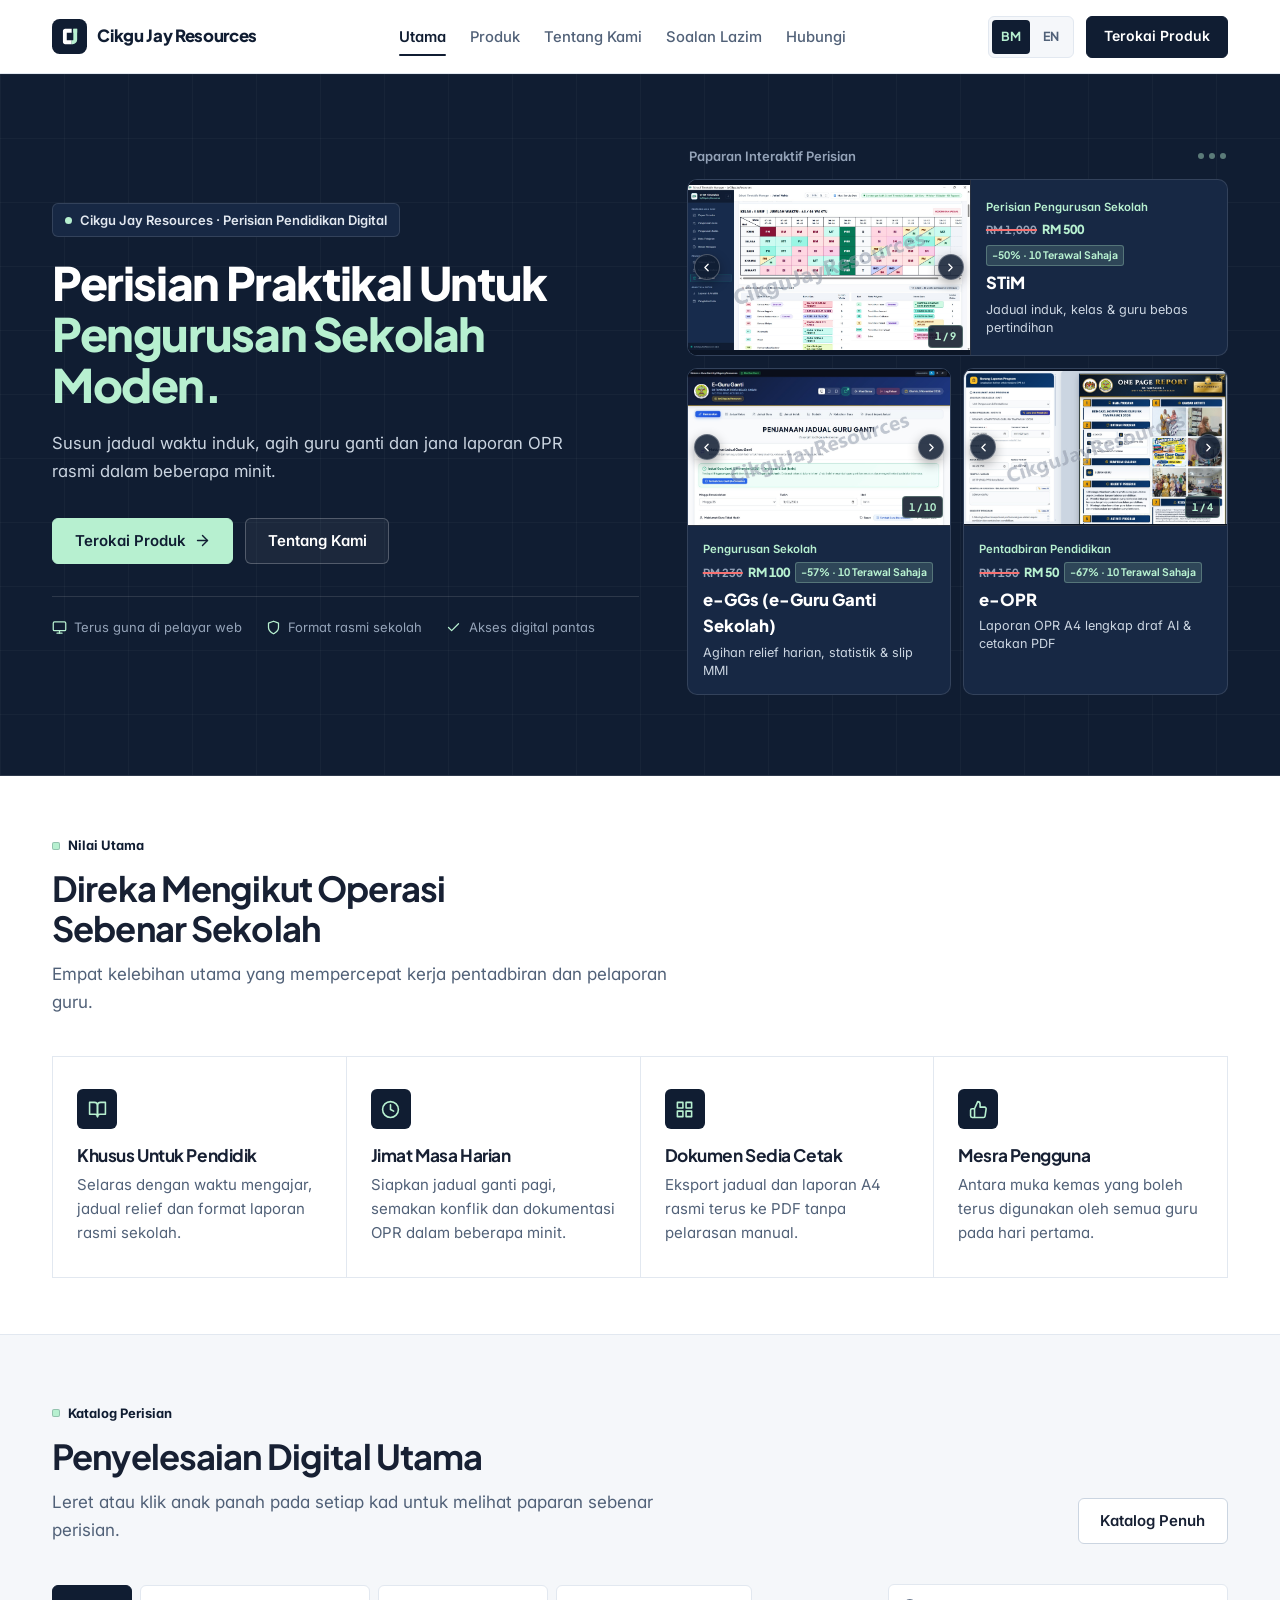
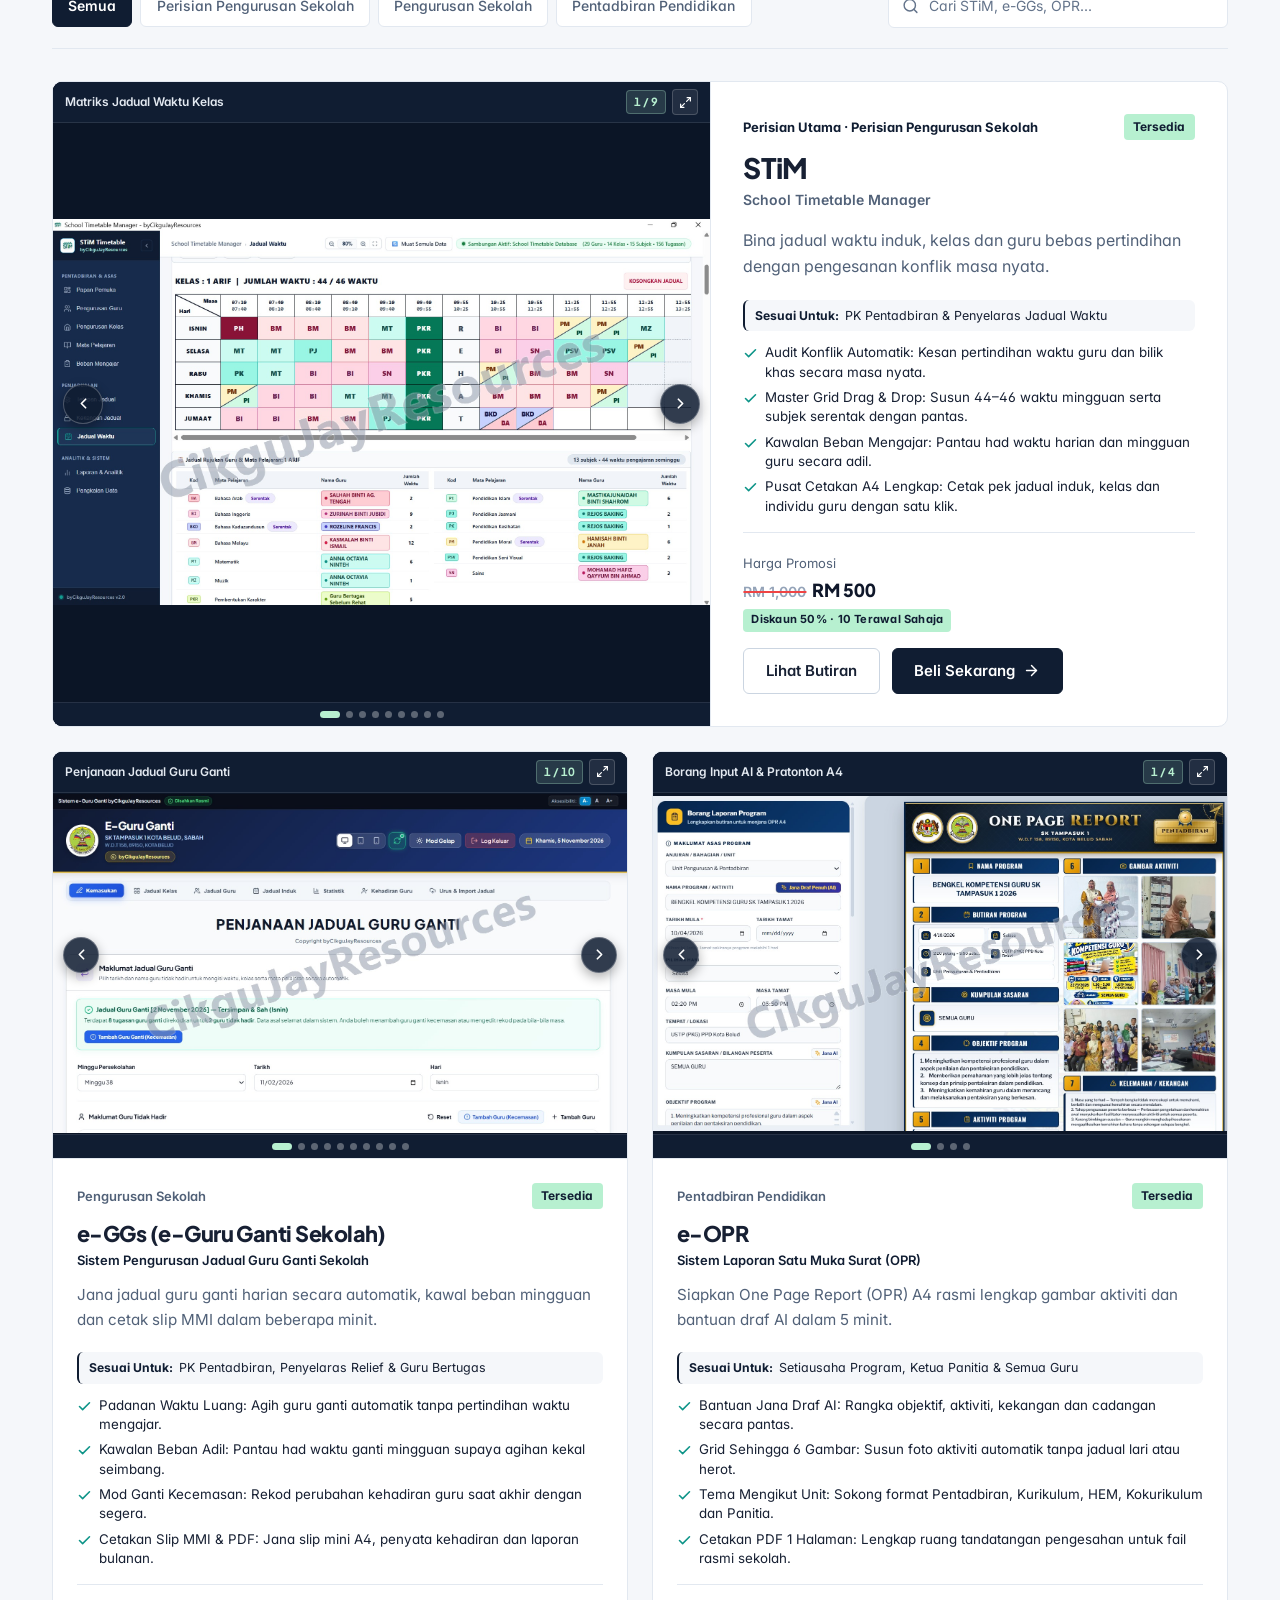
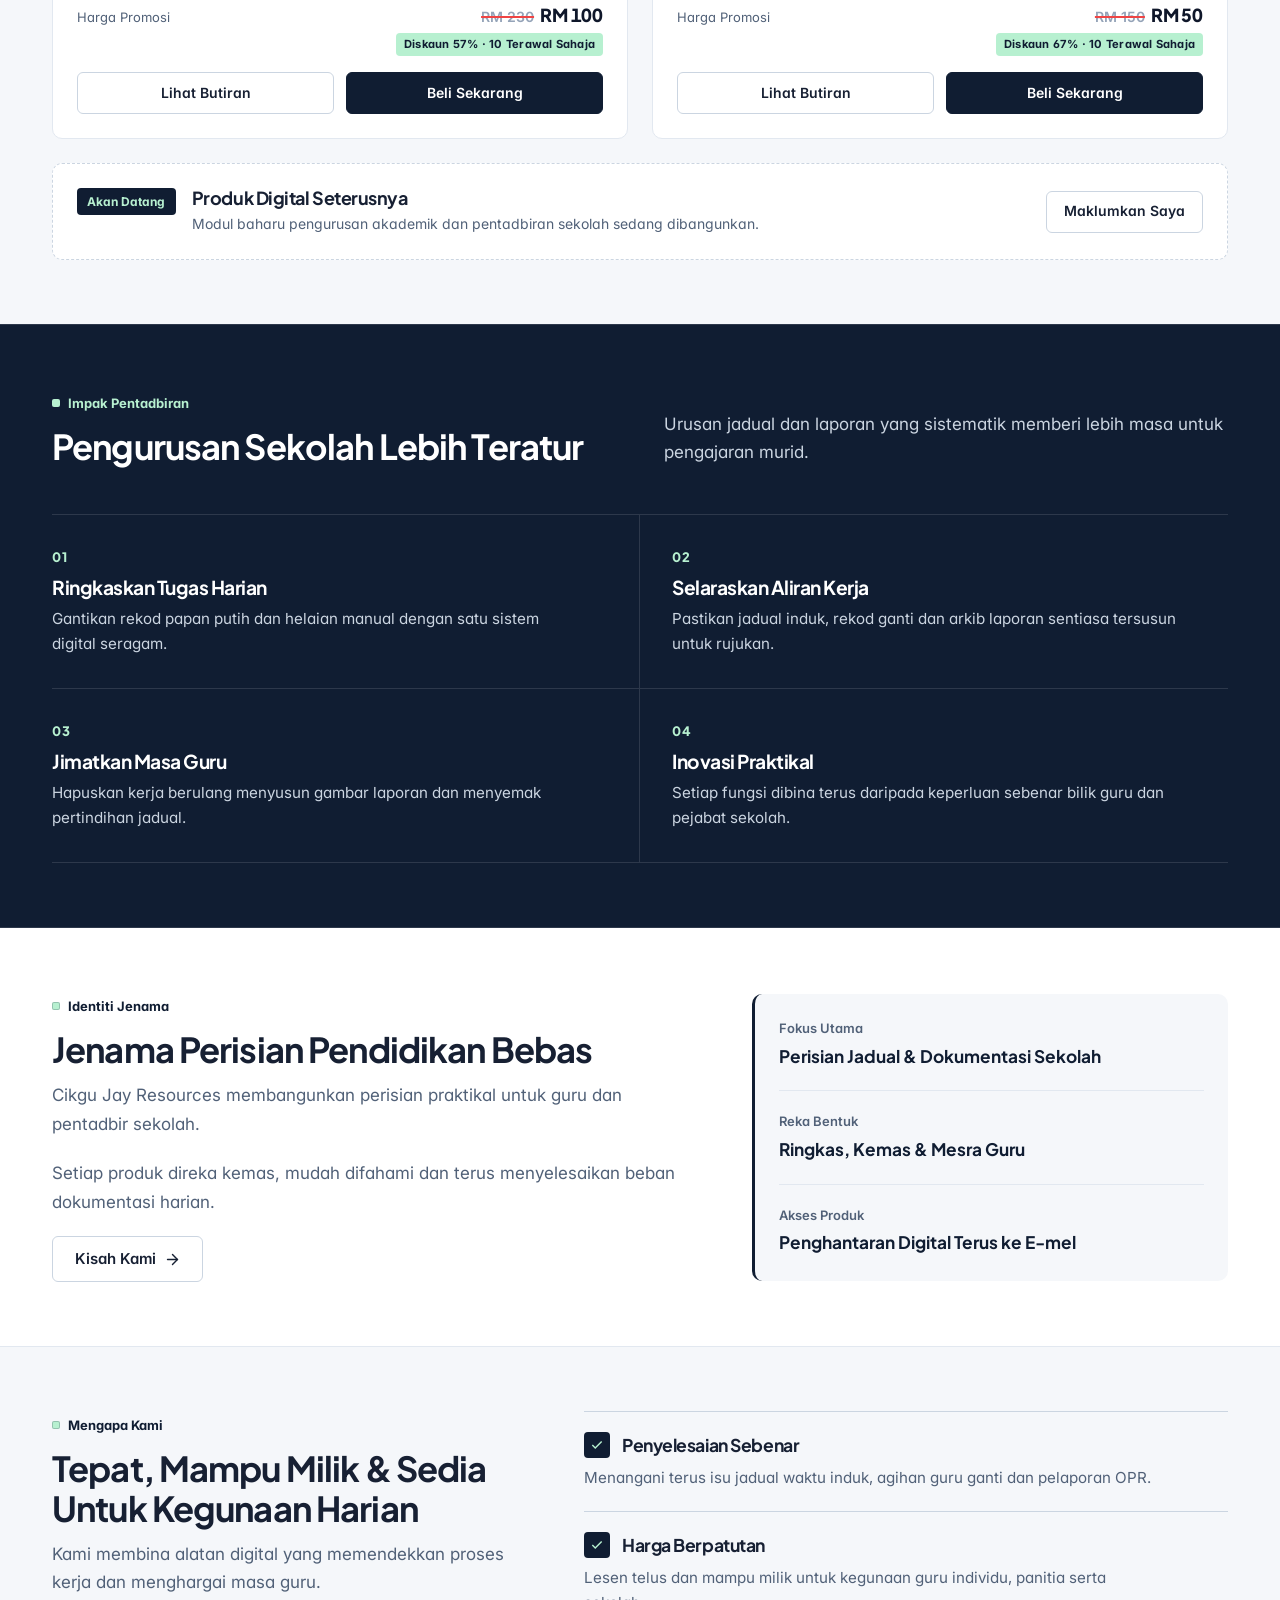
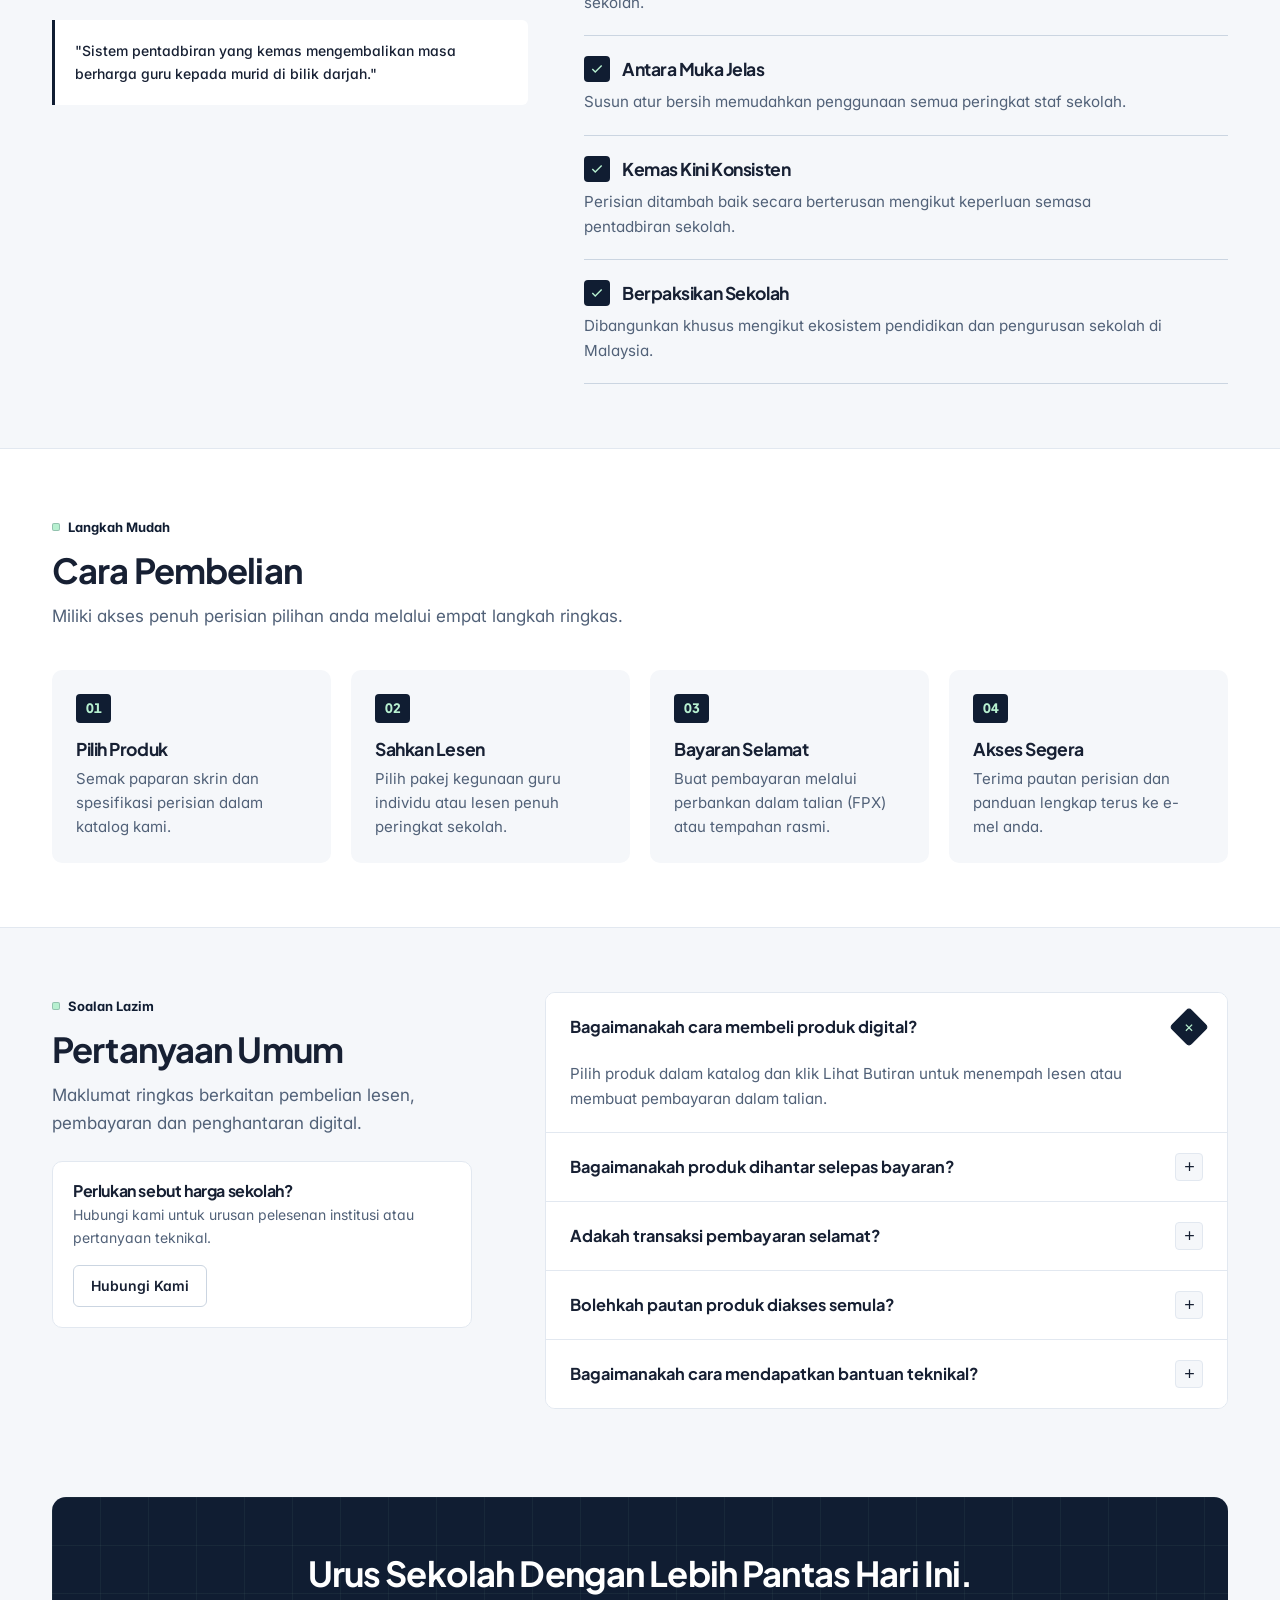
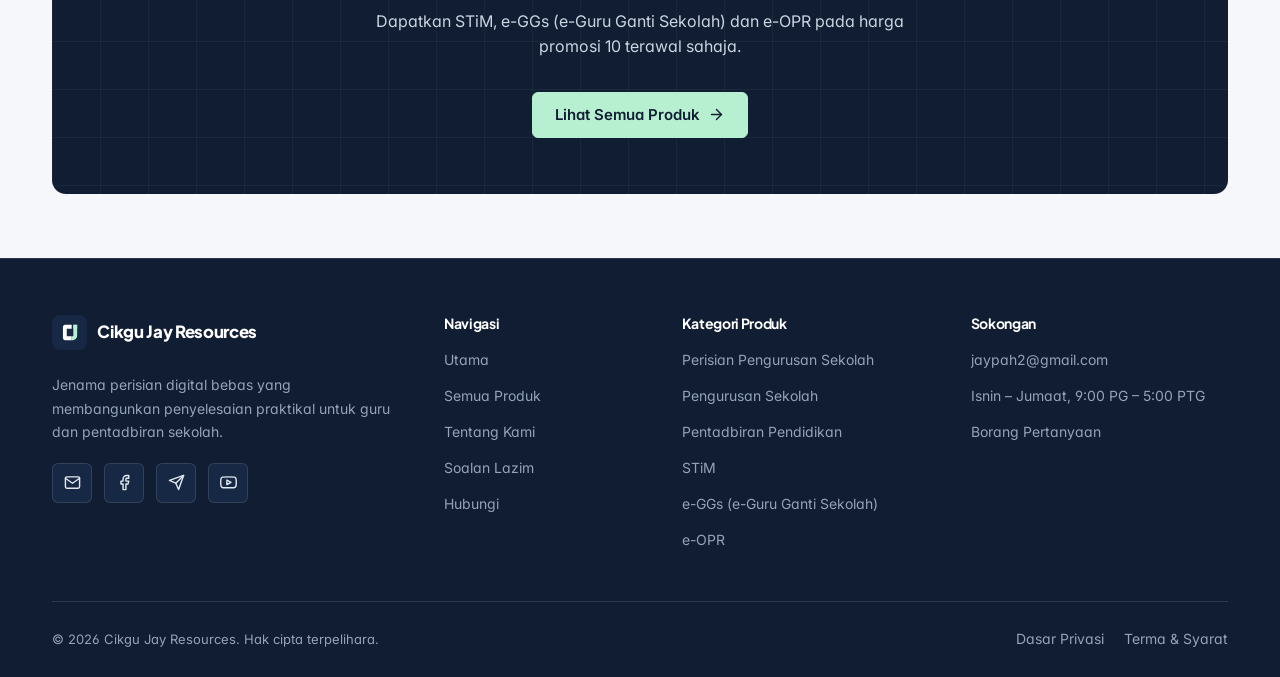
==== commit a5035470: "Kemas kini penuh Landing Page: e-GGs, 10 Terawal Sahaja, pautan pembelian BCL dan e-mel rasmi jaypah" ====
--- a/index.html
+++ b/index.html
@@ -6,7 +6,7 @@
   <title>Cikgu Jay Resources — Perisian Pintar Pengurusan Sekolah</title>
   <meta
     name="description"
-    content="Cikgu Jay Resources membangunkan perisian praktikal pengurusan sekolah: STiM, e-Guru Ganti dan e-OPR. Ringkas, tepat dan sedia cetak."
+    content="Cikgu Jay Resources membangunkan perisian praktikal pengurusan sekolah: STiM, e-GGs (e-Guru Ganti Sekolah) dan e-OPR. Ringkas, tepat dan sedia cetak."
   />
   <meta name="robots" content="index, follow" />
   <meta name="theme-color" content="#101D32" />
@@ -210,7 +210,7 @@
           </div>
         </div>
 
-        <!-- Right Column: 3-Product Interactive Carousel Suite (STiM, e-Guru Ganti, e-OPR) -->
+        <!-- Right Column: 3-Product Interactive Carousel Suite (STiM, e-GGs, e-OPR) -->
         <div class="hero-suite">
           <div class="hero-suite__header">
             <span data-i18n="hero.showcase.label">Paparan Interaktif Perisian</span>
@@ -233,7 +233,7 @@
               <a href="pages/product-details.html?id=stim" class="hero-preview-card__info">
                 <div class="hero-preview-card__top">
                   <span class="hero-preview-card__tag" data-i18n="hero.showcase.stim.tag">Perisian Pengurusan Sekolah</span>
-                  <span class="hero-preview-card__price-tag"><del>RM 1,000</del> <strong>RM 500</strong> <em class="hero-price-off">-50% · Masa Terhad</em></span>
+                  <span class="hero-preview-card__price-tag"><del>RM 1,000</del> <strong>RM 500</strong> <em class="hero-price-off">-50% · 10 Terawal Sahaja</em></span>
                 </div>
                 <div class="hero-preview-card__name">STiM</div>
                 <p class="hero-preview-card__desc" data-i18n="hero.showcase.stim.desc">
@@ -247,7 +247,7 @@
                 <div class="hero-preview-card__thumb">
                   <img
                     src="assets/products/e-guru-ganti/slide-01.jpg"
-                    alt="e-Guru Ganti"
+                    alt="e-GGs (e-Guru Ganti Sekolah)"
                     width="1280"
                     height="760"
                   />
@@ -255,9 +255,9 @@
                 <a href="pages/product-details.html?id=e-guru-ganti" class="hero-preview-card__info">
                   <div class="hero-preview-card__top">
                     <span class="hero-preview-card__tag" data-i18n="hero.showcase.eguru.tag">Pengurusan Sekolah</span>
-                    <span class="hero-preview-card__price-tag"><del>RM 230</del> <strong>RM 100</strong> <em class="hero-price-off">-57%</em></span>
+                    <span class="hero-preview-card__price-tag"><del>RM 230</del> <strong>RM 100</strong> <em class="hero-price-off">-57% · 10 Terawal Sahaja</em></span>
                   </div>
-                  <div class="hero-preview-card__name">e-Guru Ganti</div>
+                  <div class="hero-preview-card__name">e-GGs (e-Guru Ganti Sekolah)</div>
                   <p class="hero-preview-card__desc" data-i18n="hero.showcase.eguru.desc">
                     Agihan relief harian, statistik &amp; slip MMI
                   </p>
@@ -276,7 +276,7 @@
                 <a href="pages/product-details.html?id=e-opr" class="hero-preview-card__info">
                   <div class="hero-preview-card__top">
                     <span class="hero-preview-card__tag" data-i18n="hero.showcase.eopr.tag">Pentadbiran Pendidikan</span>
-                    <span class="hero-preview-card__price-tag"><del>RM 150</del> <strong>RM 50</strong> <em class="hero-price-off">-67%</em></span>
+                    <span class="hero-preview-card__price-tag"><del>RM 150</del> <strong>RM 50</strong> <em class="hero-price-off">-67% · 10 Terawal Sahaja</em></span>
                   </div>
                   <div class="hero-preview-card__name">e-OPR</div>
                   <p class="hero-preview-card__desc" data-i18n="hero.showcase.eopr.desc">
@@ -750,7 +750,7 @@
             <div id="faq-panel-5" role="region" aria-labelledby="faq-btn-5" class="faq-panel">
               <div class="faq-panel__inner">
                 <p class="faq-panel__content" data-i18n="faq.a5">
-                  Hantar mesej melalui halaman Hubungi atau e-mel ke support@cikgujay.com berserta nama produk anda.
+                  Hantar mesej melalui halaman Hubungi atau e-mel ke jaypah2@gmail.com berserta nama produk anda.
                 </p>
               </div>
             </div>
@@ -770,7 +770,7 @@
               Urus Sekolah Dengan Lebih Pantas Hari Ini.
             </h2>
             <p class="cta-banner__desc" data-i18n="cta.desc">
-              Dapatkan STiM, e-Guru Ganti dan e-OPR pada harga promosi semasa.
+              Dapatkan STiM, e-GGs (e-Guru Ganti Sekolah) dan e-OPR pada harga promosi 10 terawal sahaja.
             </p>
             <a href="pages/products.html" class="btn btn--mint">
               <span data-i18n="cta.btn">Lihat Semua Produk</span>
@@ -849,7 +849,7 @@
             <li><a href="pages/products.html?category=School+Management" class="footer-link" data-i18n="footer.cat.mgmt">Pengurusan Sekolah</a></li>
             <li><a href="pages/products.html?category=Educational+Administration" class="footer-link" data-i18n="footer.cat.admin">Pentadbiran Pendidikan</a></li>
             <li><a href="pages/product-details.html?id=stim" class="footer-link">STiM</a></li>
-            <li><a href="pages/product-details.html?id=e-guru-ganti" class="footer-link">e-Guru Ganti</a></li>
+            <li><a href="pages/product-details.html?id=e-guru-ganti" class="footer-link">e-GGs (e-Guru Ganti Sekolah)</a></li>
             <li><a href="pages/product-details.html?id=e-opr" class="footer-link">e-OPR</a></li>
           </ul>
         </div>
@@ -857,7 +857,7 @@
         <div>
           <h3 class="footer-col__title" data-i18n="footer.contact">Hubungi &amp; Sokongan</h3>
           <ul class="footer-links">
-            <li><a href="mailto:support@cikgujay.com" class="footer-link">support@cikgujay.com</a></li>
+            <li><a href="mailto:jaypah2@gmail.com" class="footer-link">jaypah2@gmail.com</a></li>
             <li><span class="footer-link" style="cursor: default;" data-i18n="footer.hours">Waktu Sokongan: Isnin – Jumaat, 9:00 PG – 5:00 PTG</span></li>
             <li><a href="pages/contact.html" class="footer-link" data-i18n="footer.inquiry">Hantar Pertanyaan Sokongan</a></li>
           </ul>
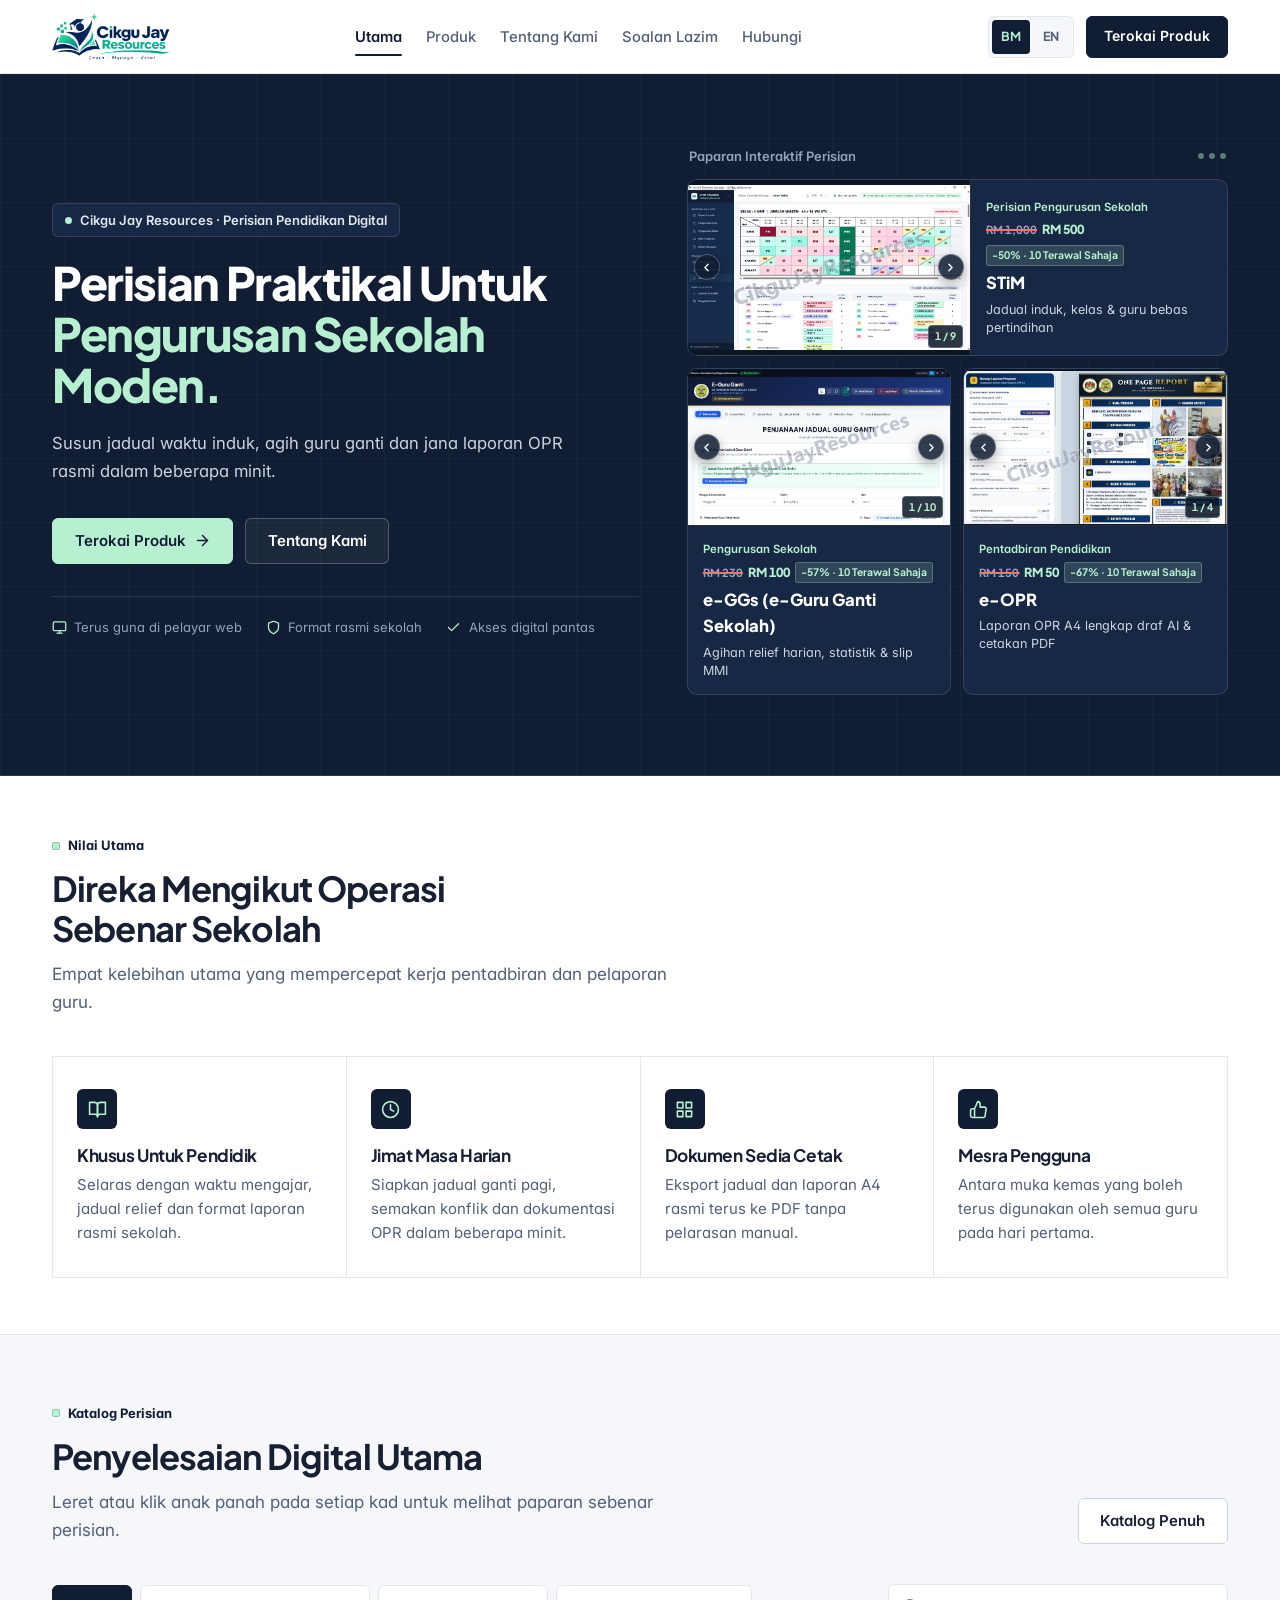
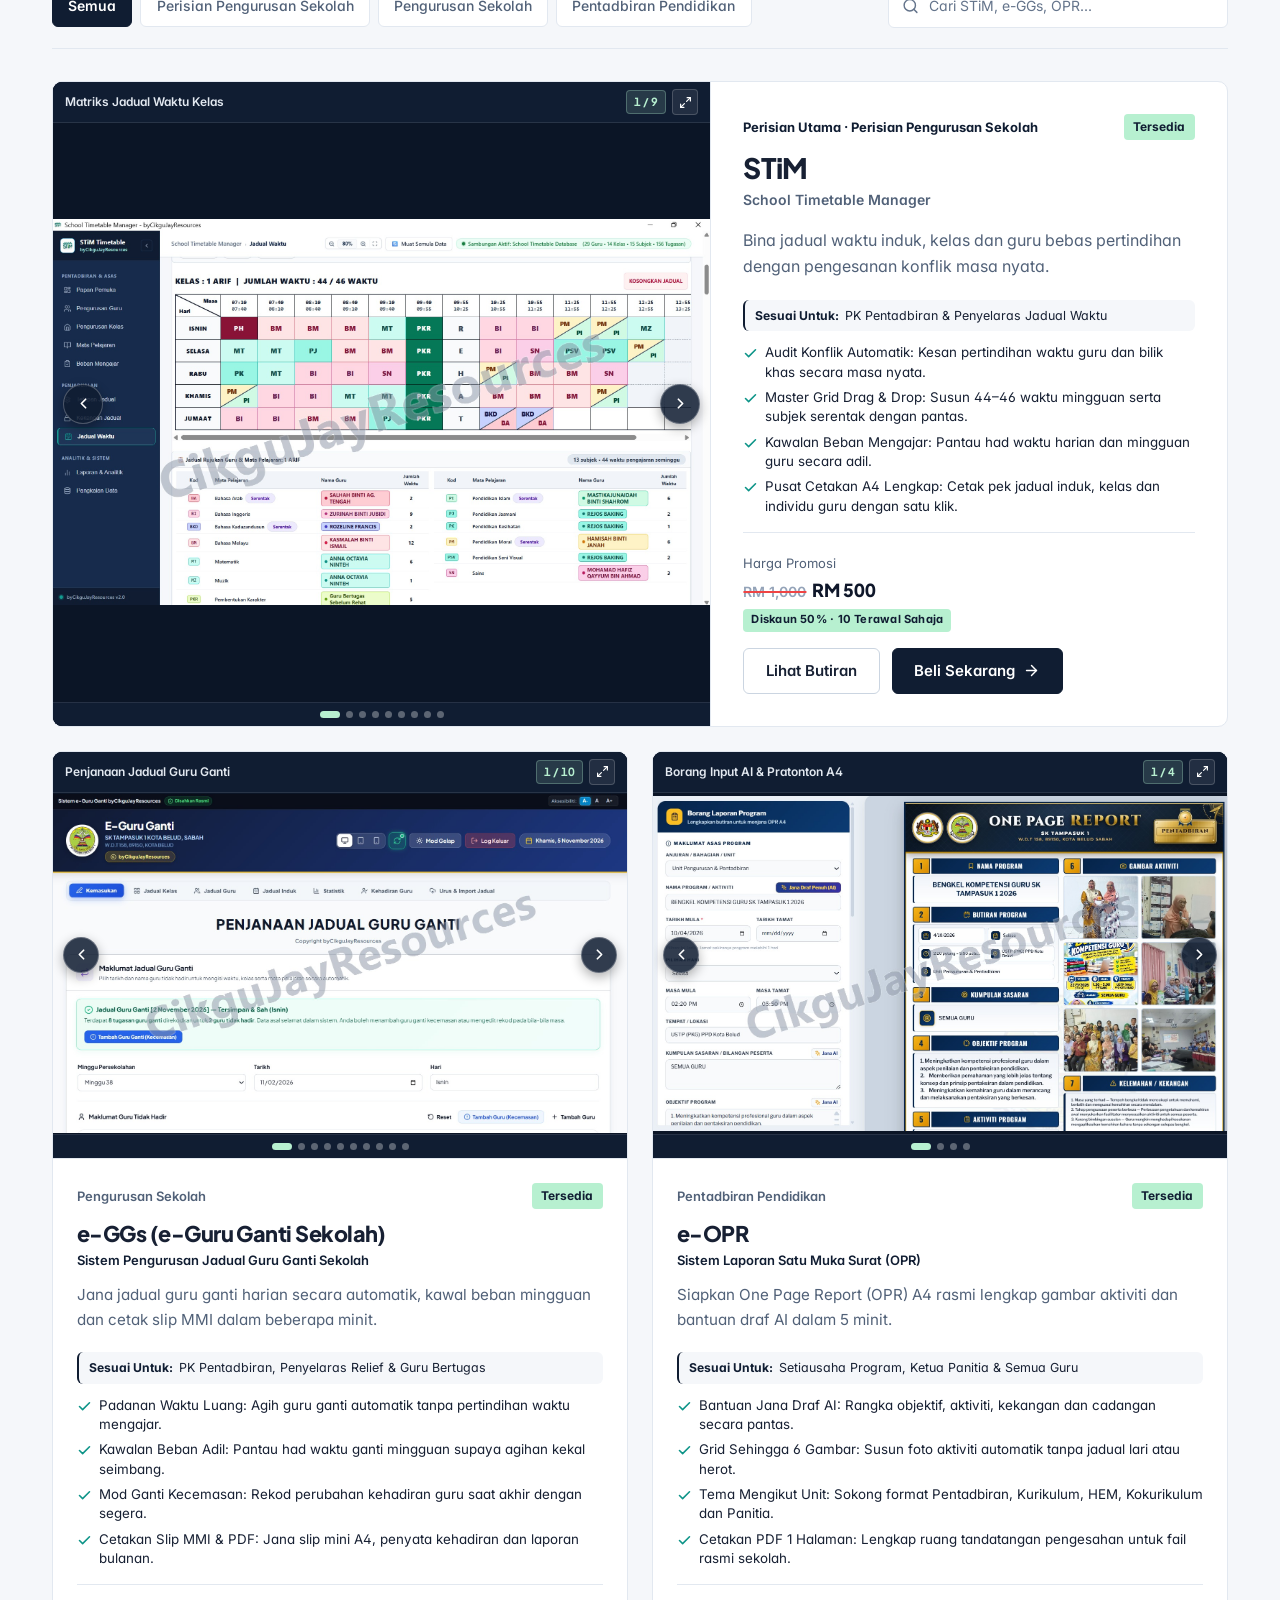
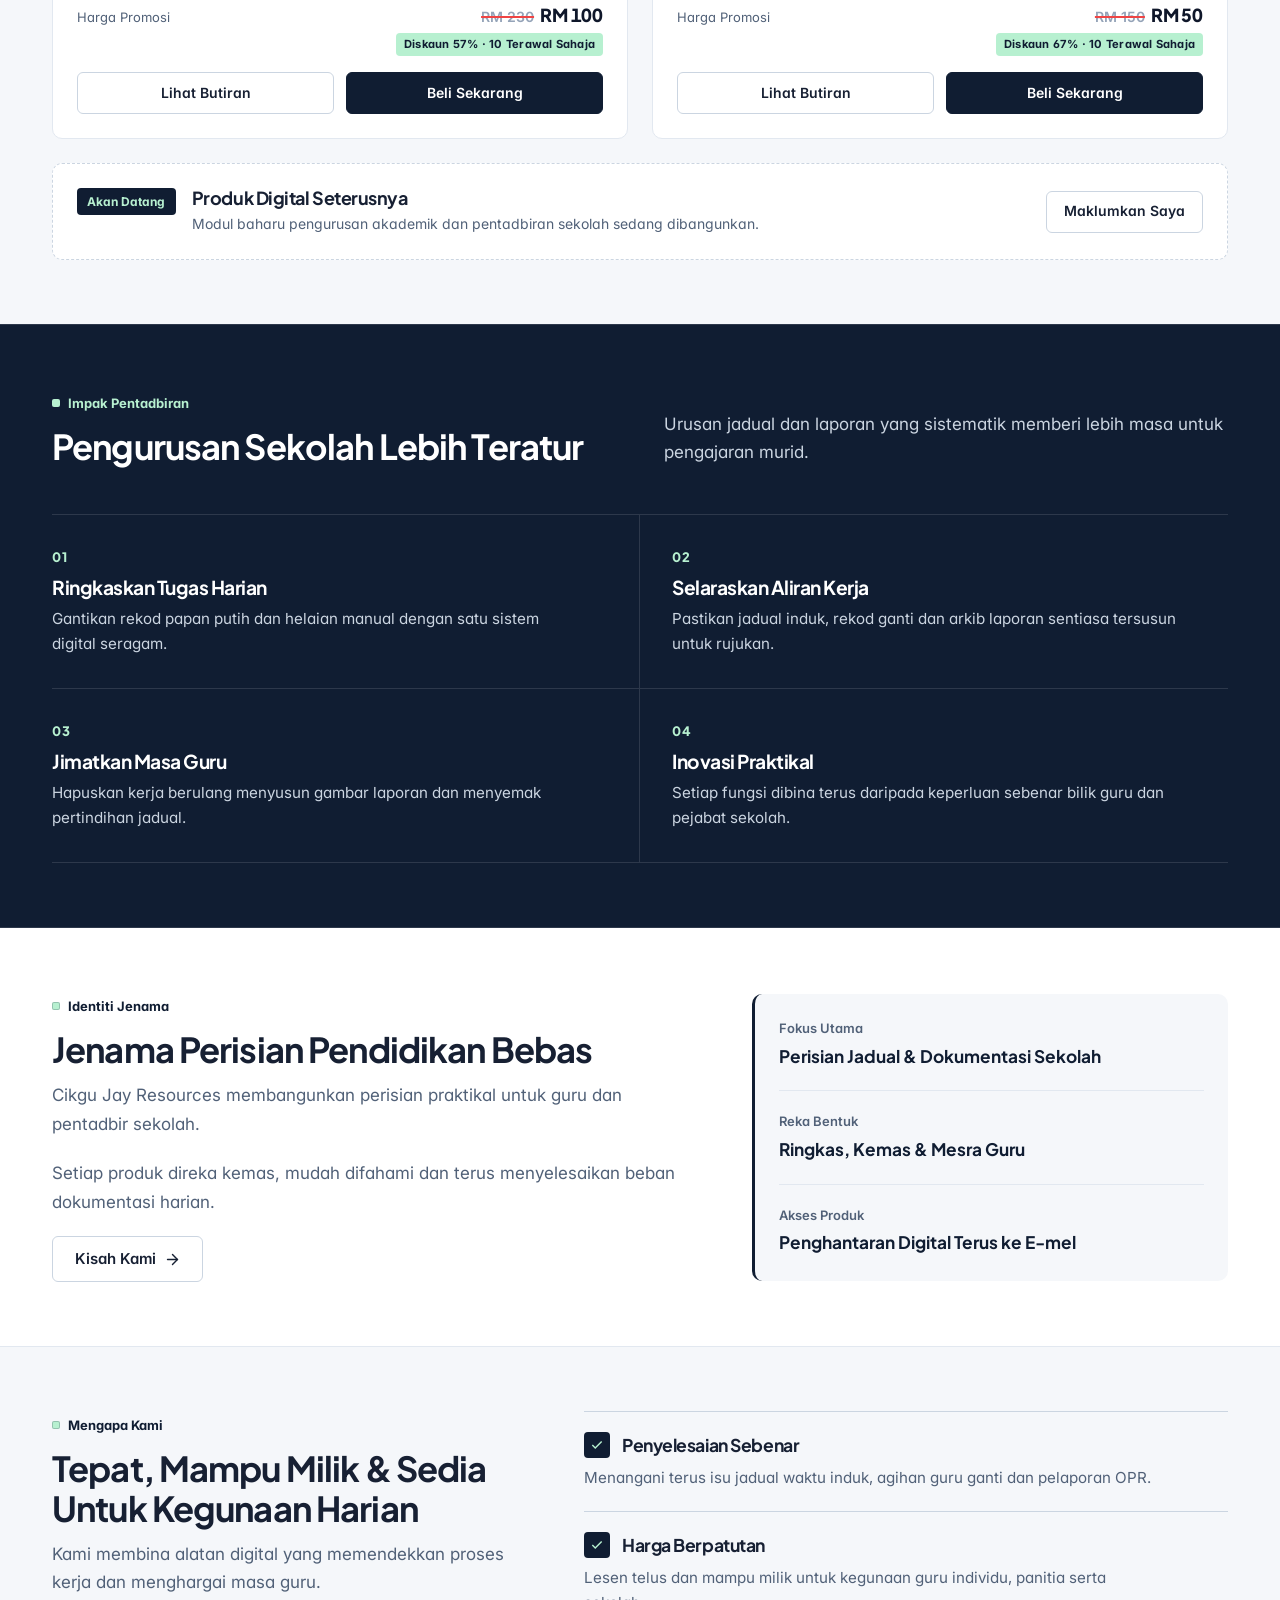
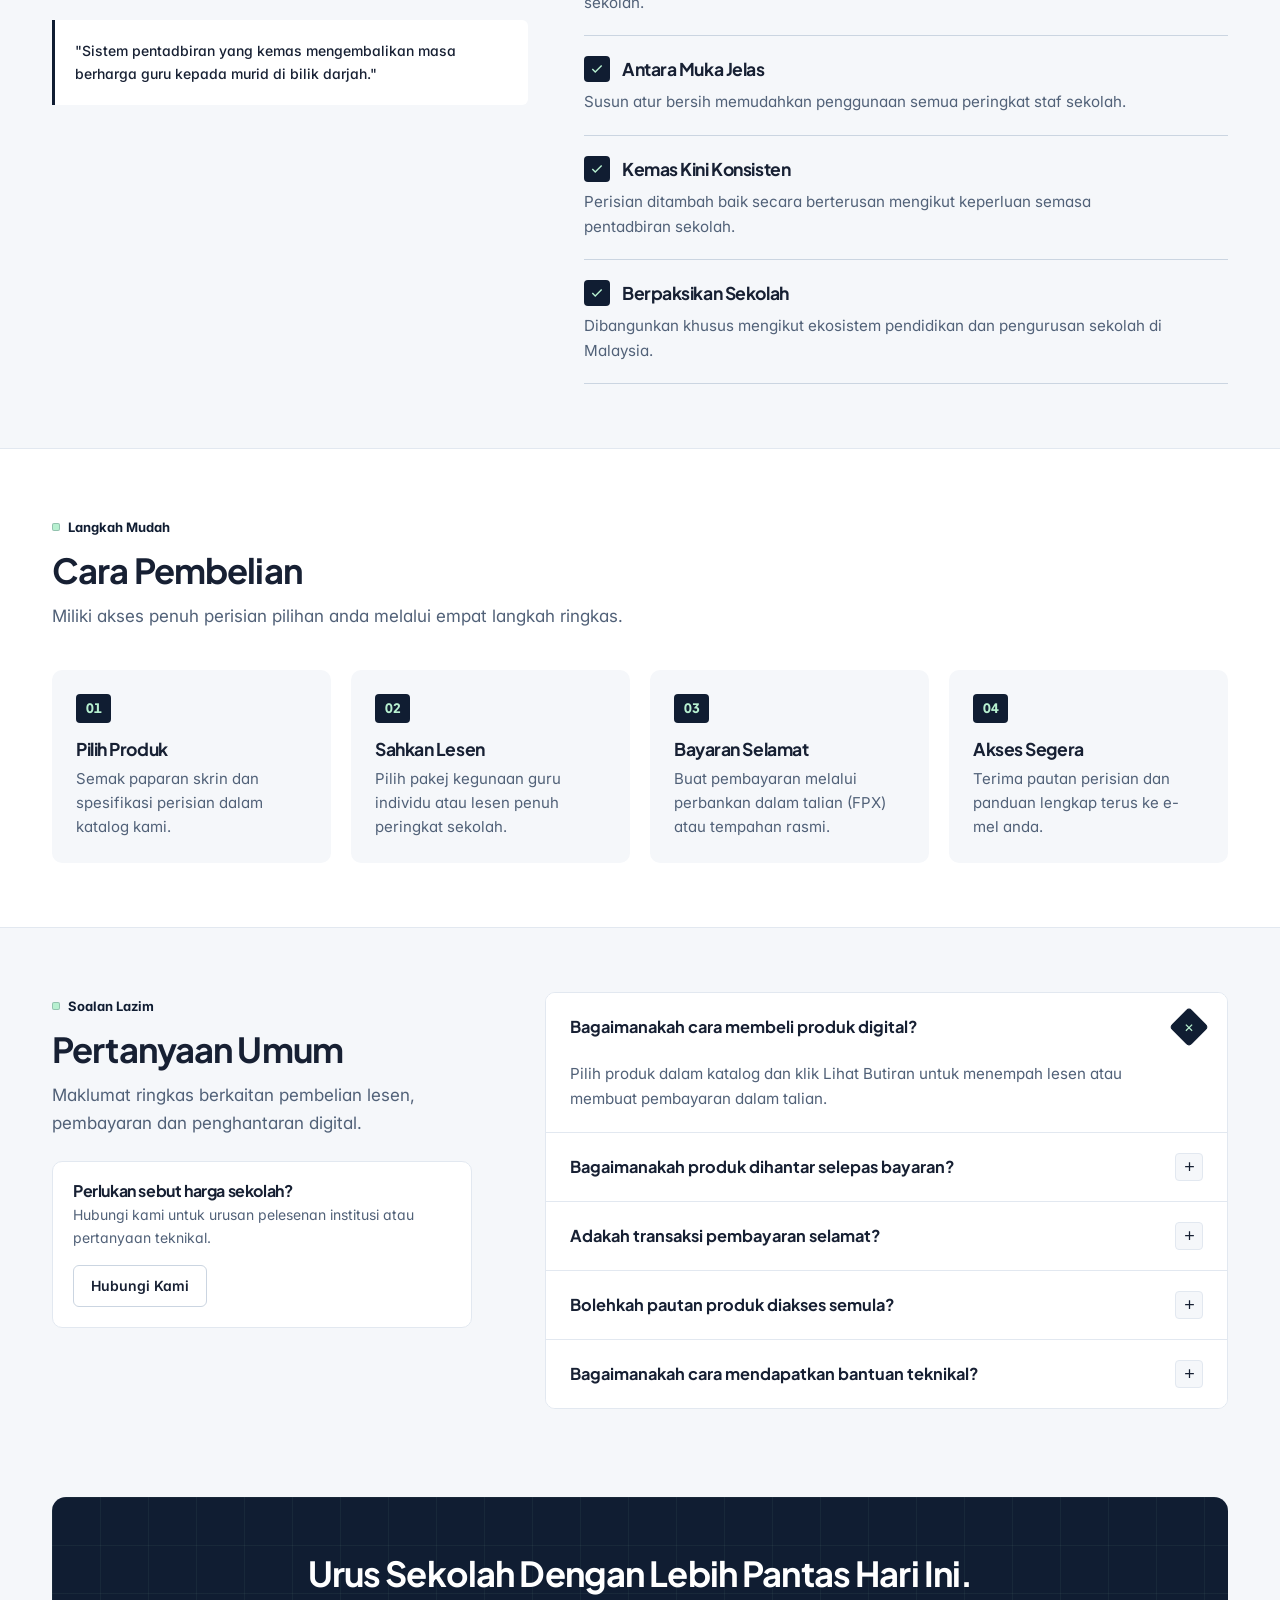
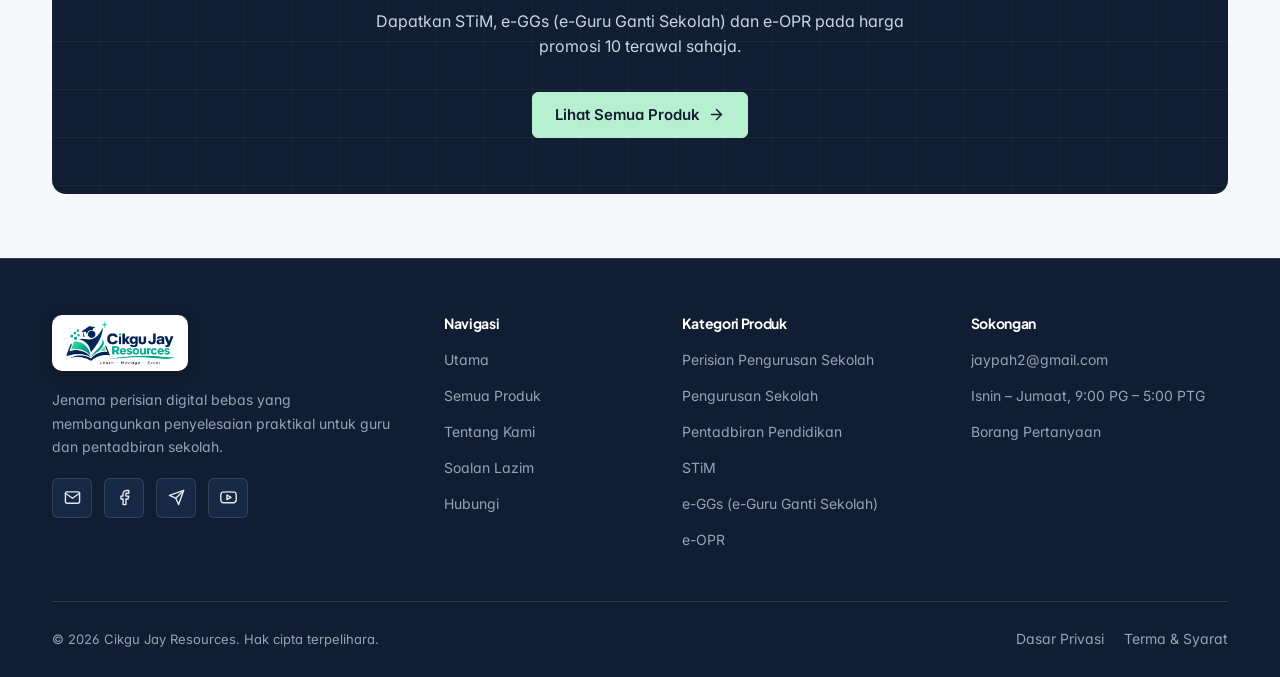
==== commit f907c7ec: "Gunakan Logo Rasmi Cikgu Jay Resources pada Landing Page, favicon, dan Open Graph cover" ====
--- a/index.html
+++ b/index.html
@@ -19,11 +19,13 @@
     property="og:description"
     content="Susun jadual waktu induk, agih guru ganti dan jana laporan OPR rasmi dalam beberapa minit."
   />
-  <meta property="og:image" content="assets/images/og-cover.svg" />
+  <meta property="og:image" content="assets/images/og-cover.png" />
   <meta name="twitter:card" content="summary_large_image" />
 
   <!-- Favicon -->
+  <link rel="icon" type="image/png" href="assets/icons/favicon.png" />
   <link rel="icon" type="image/svg+xml" href="assets/icons/favicon.svg" />
+  <link rel="apple-touch-icon" href="assets/icons/favicon-192.png" />
 
   <!-- Google Fonts: Plus Jakarta Sans & Inter -->
   <link rel="preconnect" href="https://fonts.googleapis.com" />
@@ -82,13 +84,7 @@
   <header class="site-header" id="site-header">
     <div class="container nav-inner">
       <a href="index.html" class="brand-logo" aria-label="Cikgu Jay Resources">
-        <svg class="brand-logo__mark" viewBox="0 0 64 64" fill="none" aria-hidden="true">
-          <rect width="64" height="64" rx="14" fill="#101D32"/>
-          <path d="M20 22C20 19.7909 21.7909 18 24 18H36V25H27V39H36V46H24C21.7909 46 20 44.2091 20 42V22Z" fill="#FFFFFF"/>
-          <path d="M39 18H46V38C46 42.4183 42.4183 46 38 46H36V39H38C38.5523 39 39 38.5523 39 38V18Z" fill="#B7F0D0"/>
-          <rect x="39" y="18" width="7" height="7" fill="#B7F0D0"/>
-        </svg>
-        <span>Cikgu Jay Resources</span>
+        <img src="assets/images/logo-official.png" alt="Cikgu Jay Resources" class="brand-logo__img" height="48" />
       </a>
 
       <nav aria-label="Primary navigation">
@@ -792,14 +788,10 @@
     <div class="container">
       <div class="footer-grid">
         <div>
-          <a href="index.html" class="brand-logo brand-logo--light">
-            <svg class="brand-logo__mark" viewBox="0 0 64 64" fill="none" aria-hidden="true">
-              <rect width="64" height="64" rx="14" fill="#172844"/>
-              <path d="M20 22C20 19.7909 21.7909 18 24 18H36V25H27V39H36V46H24C21.7909 46 20 44.2091 20 42V22Z" fill="#FFFFFF"/>
-              <path d="M39 18H46V38C46 42.4183 42.4183 46 38 46H36V39H38C38.5523 39 39 38.5523 39 38V18Z" fill="#B7F0D0"/>
-              <rect x="39" y="18" width="7" height="7" fill="#B7F0D0"/>
-            </svg>
-            <span>Cikgu Jay Resources</span>
+          <a href="index.html" class="brand-logo brand-logo--footer" aria-label="Cikgu Jay Resources">
+            <div class="footer-brand__card">
+              <img src="assets/images/logo-official.png" alt="Cikgu Jay Resources" class="brand-logo__img brand-logo__img--footer" height="44" />
+            </div>
           </a>
           <p class="footer-brand__desc" data-i18n="footer.desc">
             Jenama perisian pendidikan bebas yang membangunkan penyelesaian digital praktikal untuk guru dan sekolah.
--- a/css/style.css
+++ b/css/style.css
@@ -411,16 +411,50 @@
   font-size: 1.05rem;
   letter-spacing: -0.02em;
   color: var(--color-primary);
+  text-decoration: none;
+  transition: opacity var(--duration-fast) var(--ease-out), transform var(--duration-fast) var(--ease-out);
+}
+
+.brand-logo:hover {
+  opacity: 0.92;
+  transform: translateY(-1px);
+}
+
+.brand-logo__img {
+  height: 48px;
+  width: auto;
+  max-width: 100%;
+  object-fit: contain;
+  display: block;
 }
 
 .brand-logo__mark {
-  width: 35px;
-  height: 35px;
+  width: 38px;
+  height: 38px;
   flex-shrink: 0;
 }
 
 .brand-logo--light {
   color: var(--color-on-navy);
+}
+
+.footer-brand__card {
+  display: inline-flex;
+  align-items: center;
+  background-color: #FFFFFF;
+  padding: 6px 14px;
+  border-radius: var(--radius-md);
+  box-shadow: 0 4px 14px rgba(0, 0, 0, 0.18);
+  transition: transform var(--duration-fast) var(--ease-out), box-shadow var(--duration-fast) var(--ease-out);
+}
+
+.footer-brand__card:hover {
+  transform: translateY(-2px);
+  box-shadow: 0 6px 20px rgba(0, 0, 0, 0.25);
+}
+
+.brand-logo__img--footer {
+  height: 44px;
 }
 
 .nav-menu,
--- a/css/responsive.css
+++ b/css/responsive.css
@@ -20,6 +20,14 @@
   .brand-logo__mark {
     width: 31px;
     height: 31px;
+  }
+
+  .brand-logo__img {
+    height: 38px;
+  }
+
+  .brand-logo__img--footer {
+    height: 36px;
   }
 
   .lang-switcher__btn {
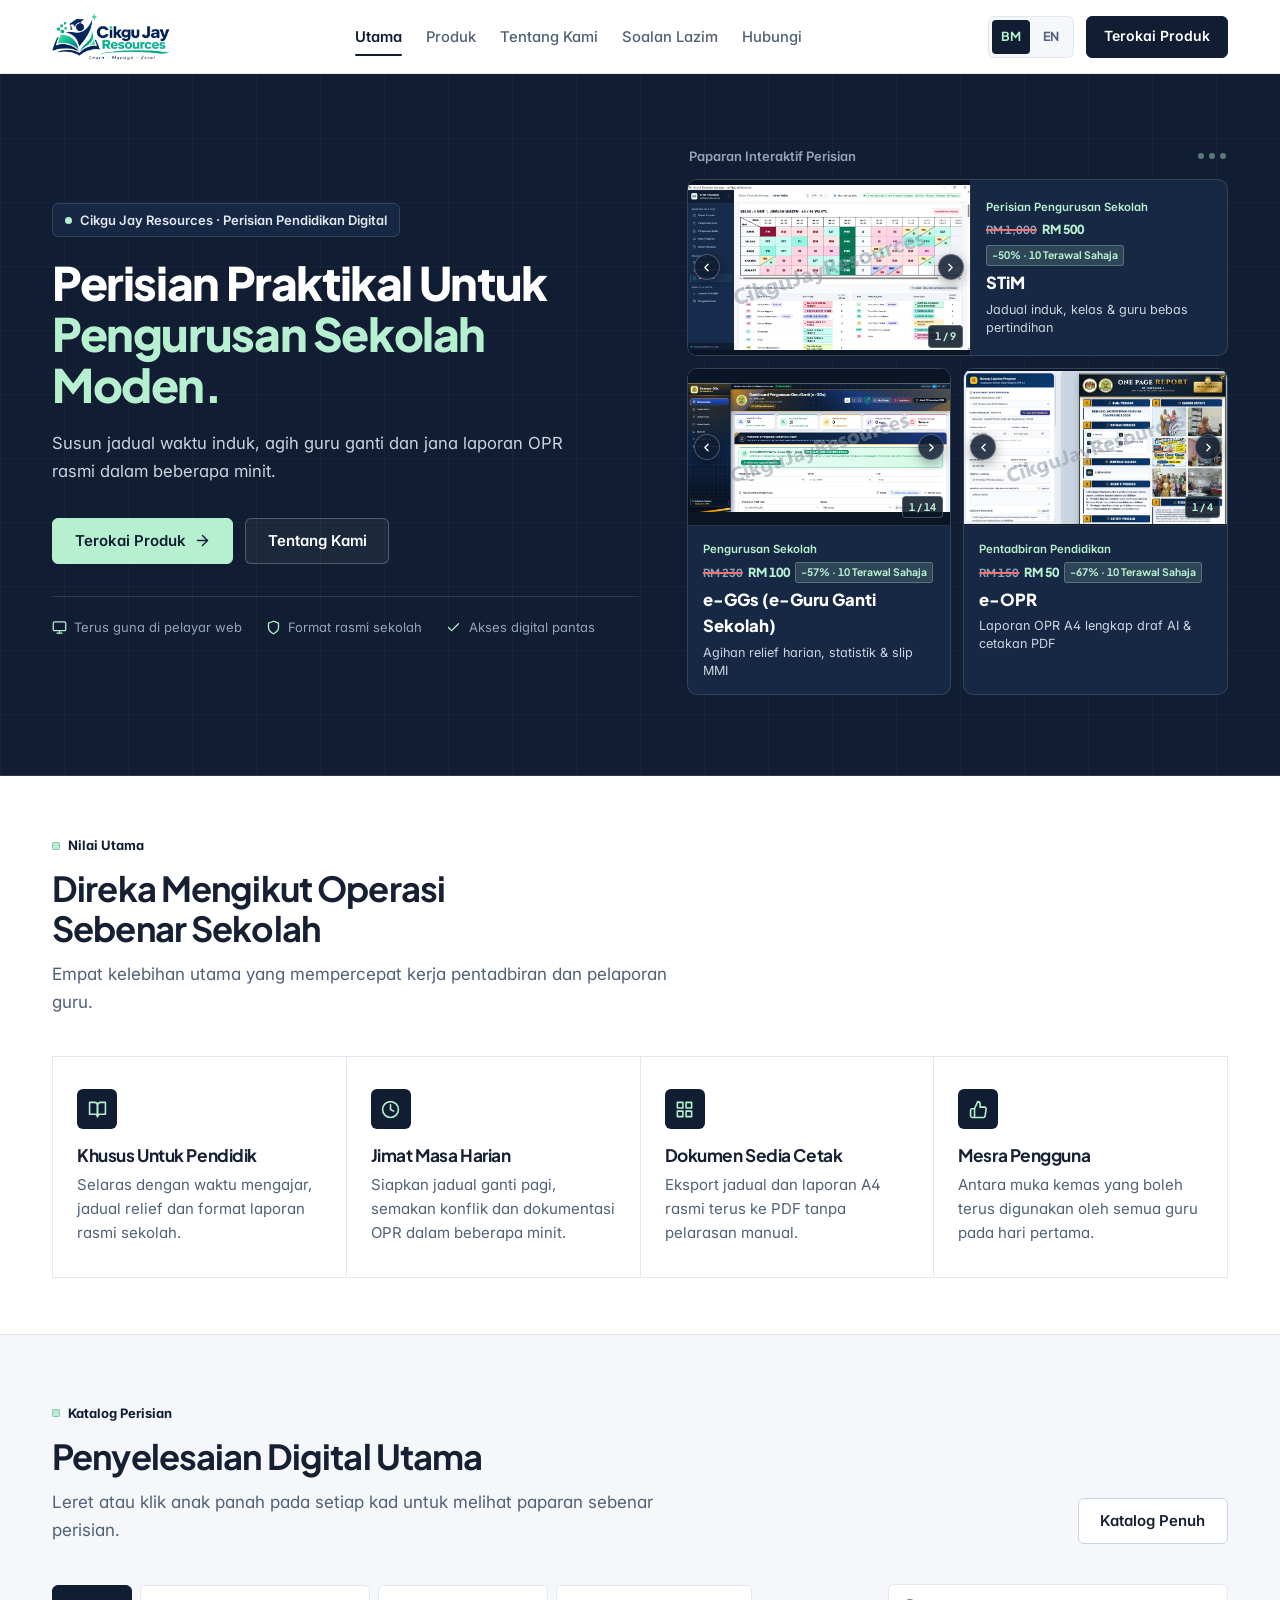
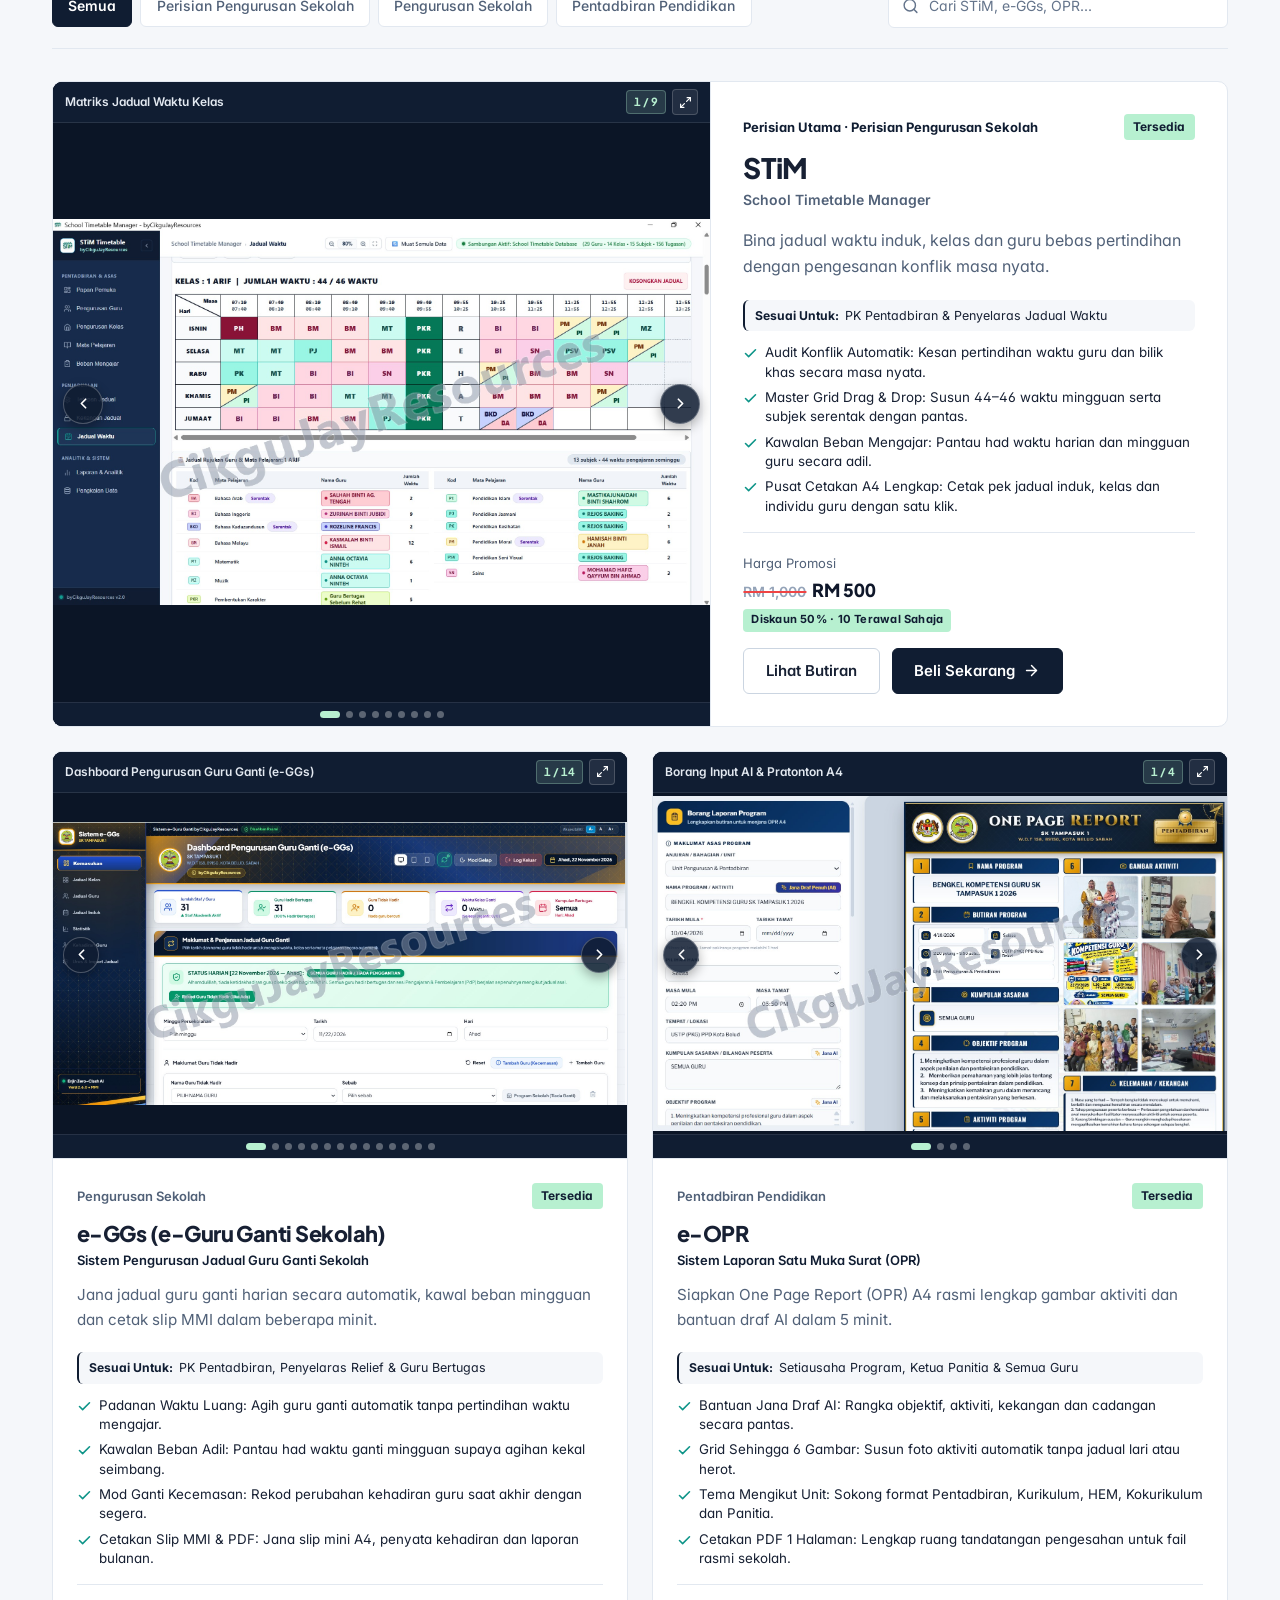
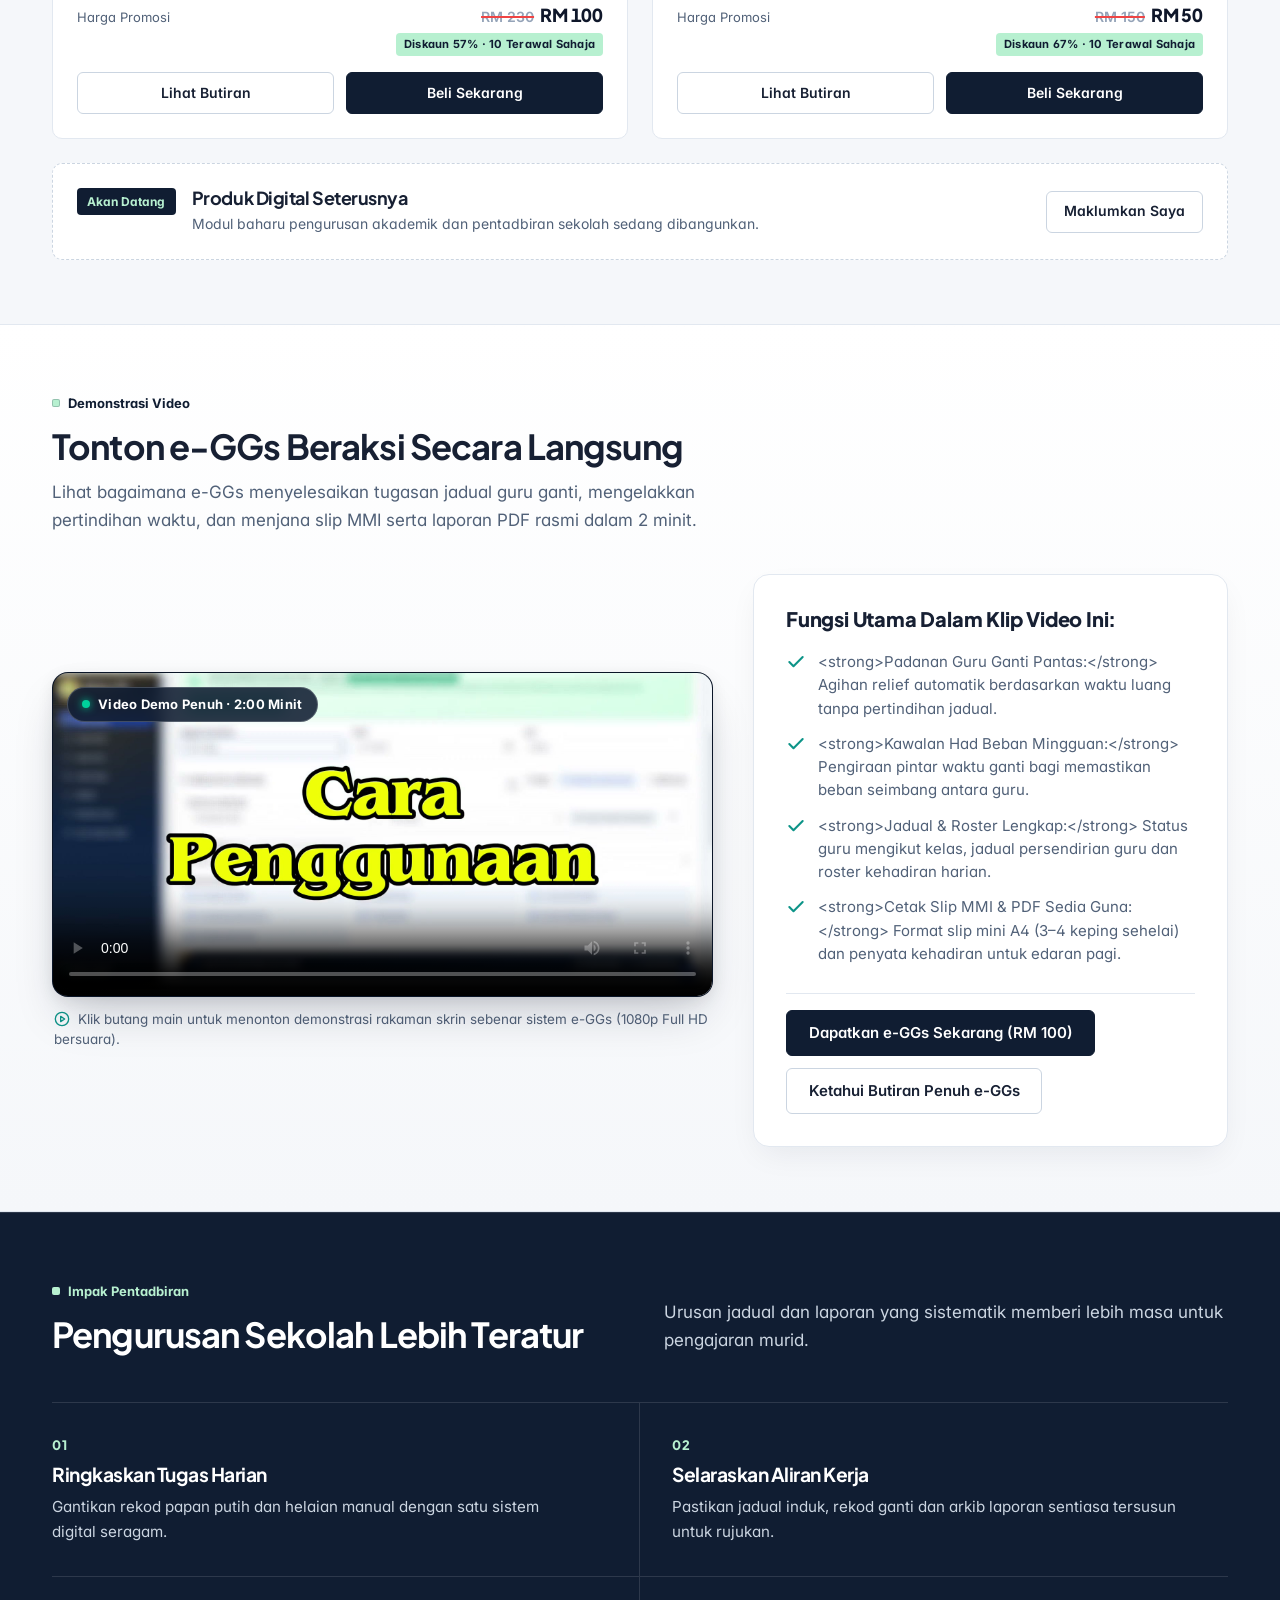
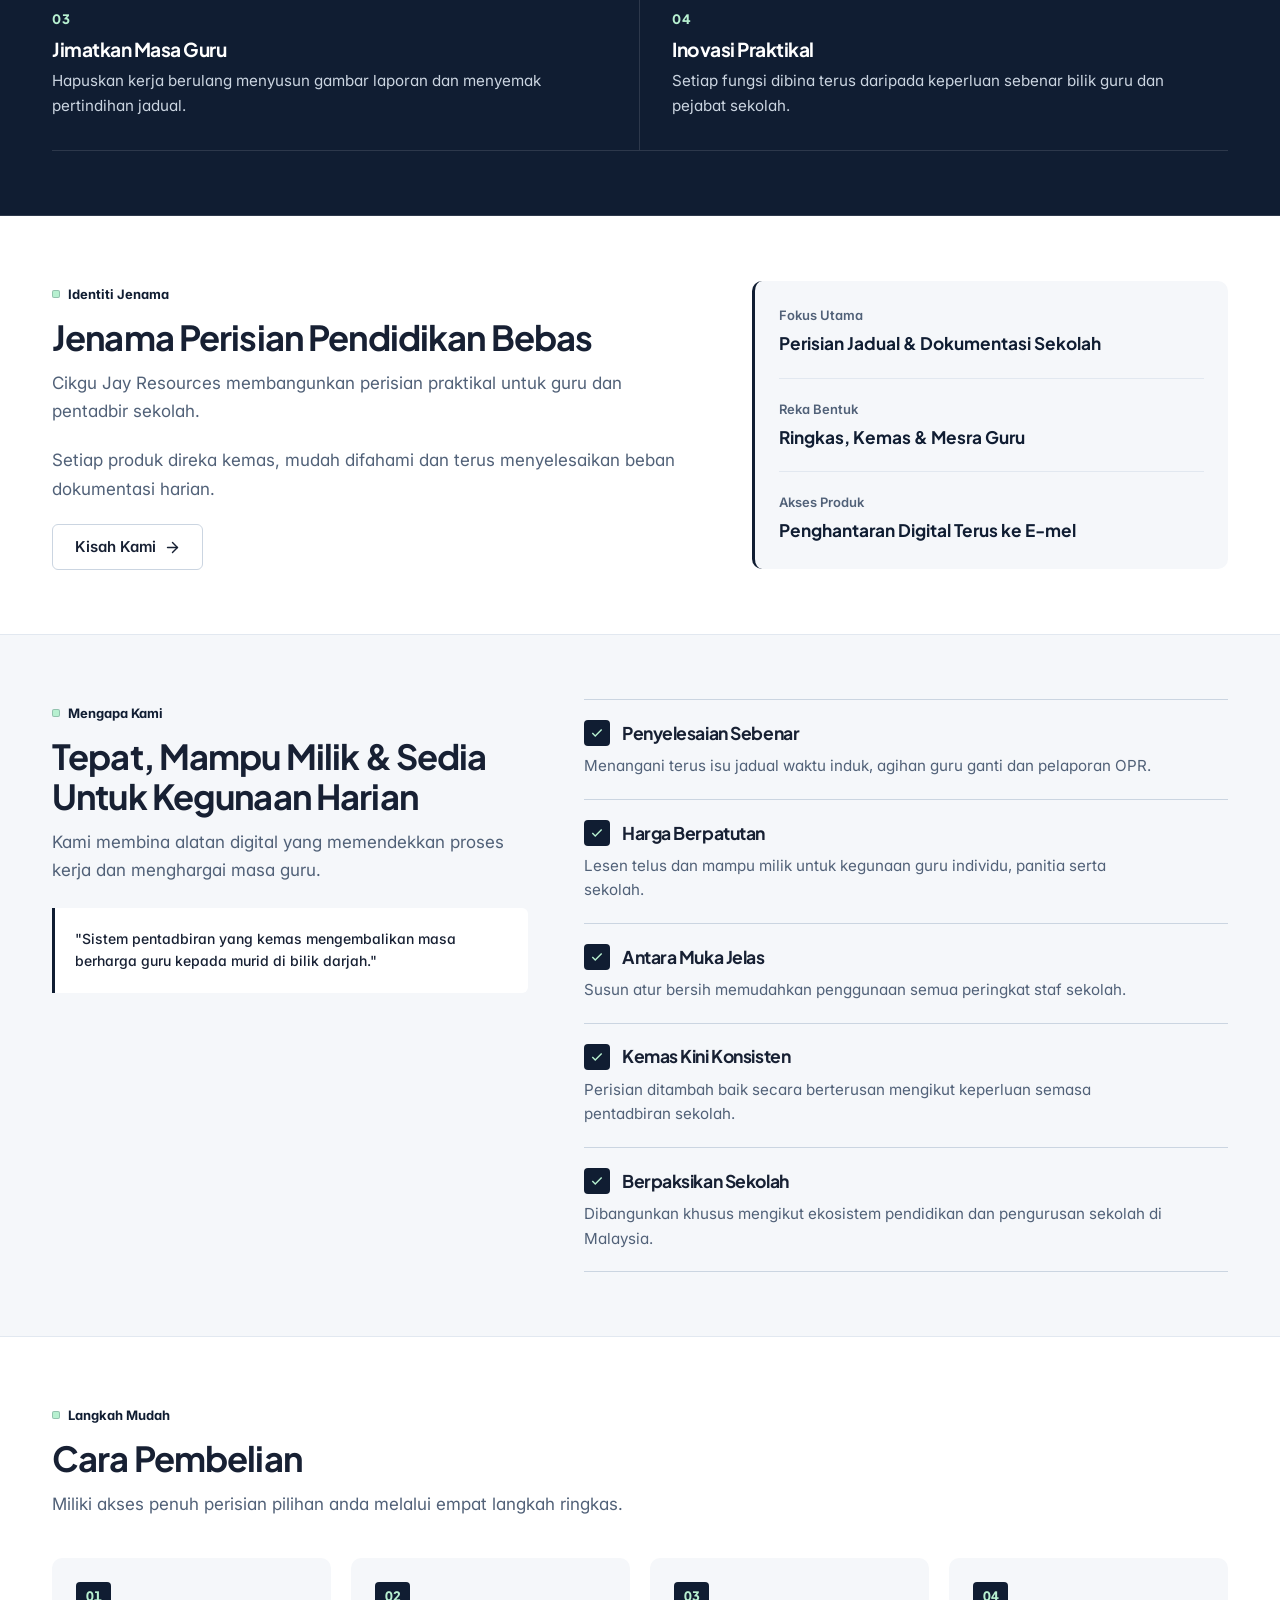
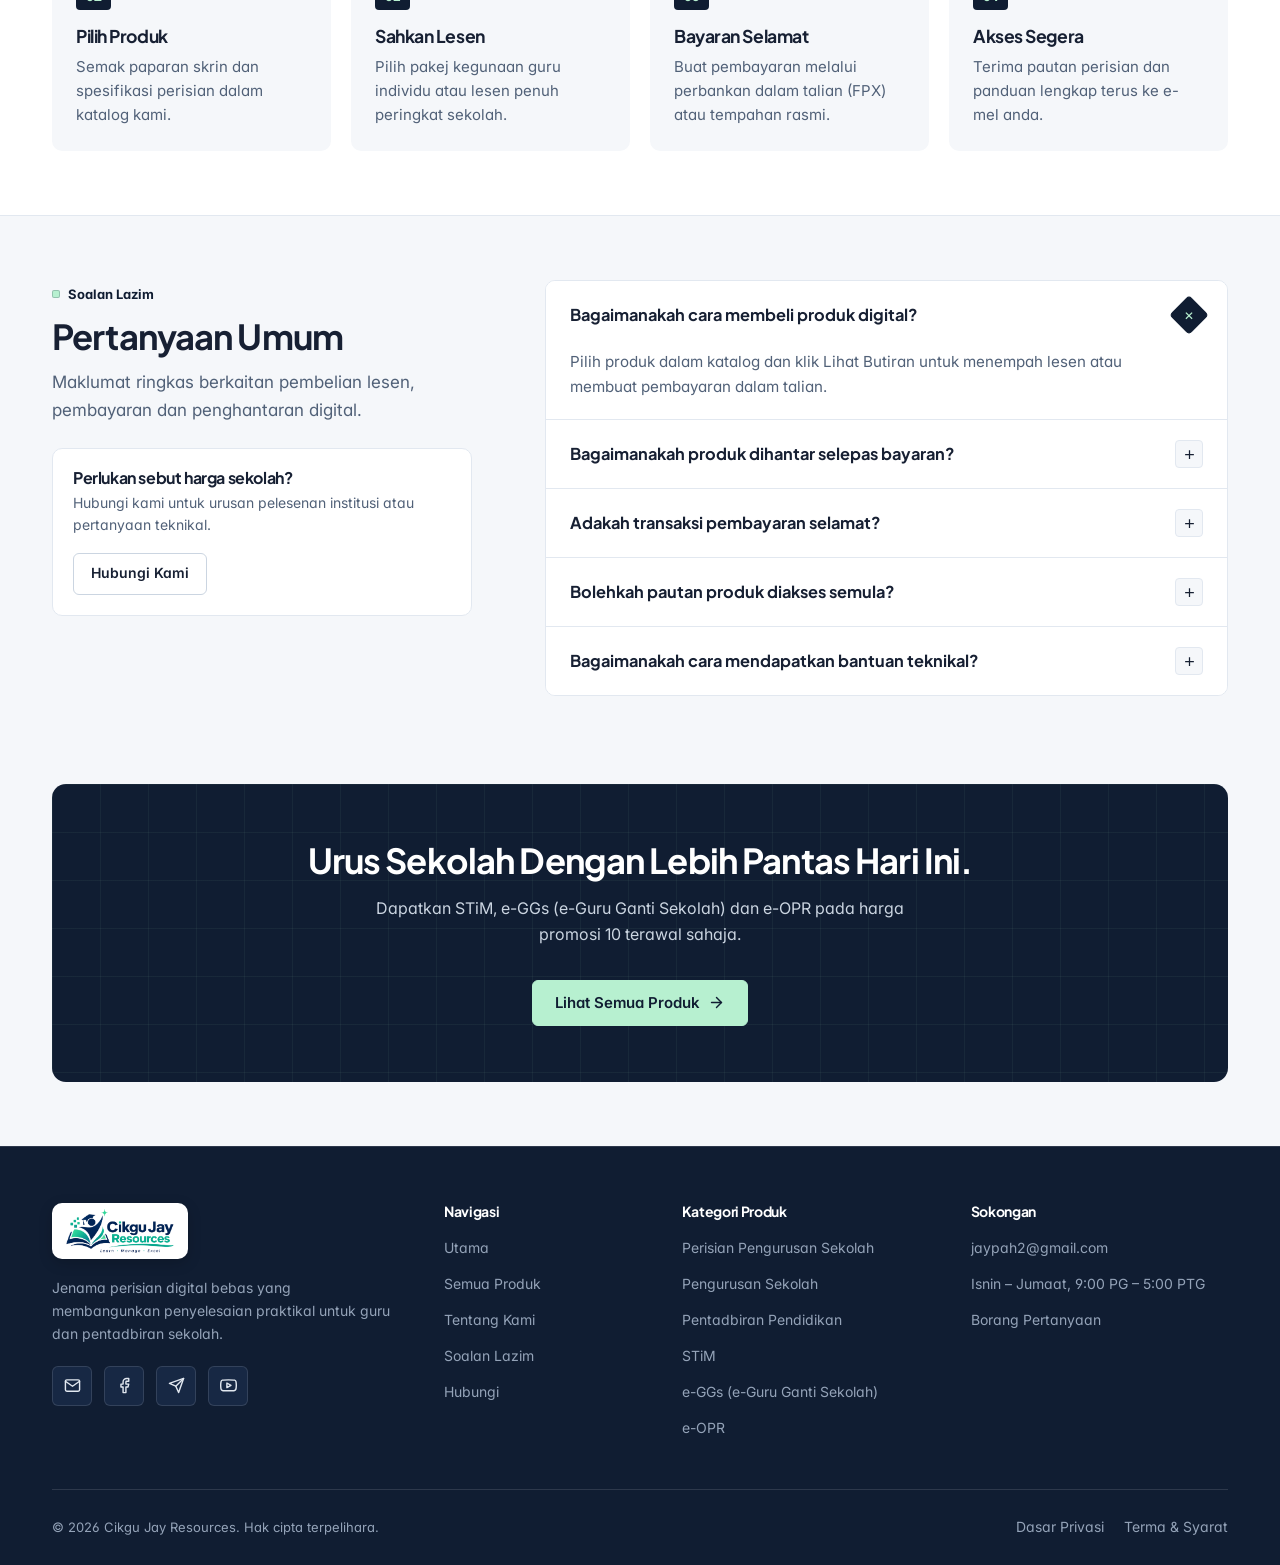
==== commit a1f1e565: "Tambah video demonstrasi rasmi e-GGs (2 minit Full HD) pada landing page dan butiran produk" ====
--- a/index.html
+++ b/index.html
@@ -408,6 +408,109 @@
     </section>
 
     <!-- ======================================================================
+         VIDEO DEMO SHOWCASE (e-GGs REAL-TIME SYSTEM DEMO)
+         ====================================================================== -->
+    <section class="video-showcase-section" id="video-demo" aria-labelledby="video-demo-heading">
+      <div class="container">
+        <div class="section-header reveal">
+          <div class="section-index">
+            <span class="section-index__dot" aria-hidden="true"></span>
+            <span data-i18n="video.index">Demonstrasi Video</span>
+          </div>
+          <h2 class="section-title" id="video-demo-heading" data-i18n="video.title">
+            Tonton e-GGs Beraksi Secara Langsung
+          </h2>
+          <p class="section-lead" data-i18n="video.lead">
+            Lihat bagaimana e-GGs menyelesaikan tugasan jadual guru ganti, mengelakkan pertindihan waktu, dan menjana slip MMI serta laporan PDF rasmi dalam 2 minit.
+          </p>
+        </div>
+
+        <div class="video-showcase-grid reveal">
+          <!-- Video Frame Column -->
+          <div class="video-frame-container">
+            <div class="video-frame-card">
+              <span class="video-badge-pill" id="video-badge-tag">
+                <span class="video-badge-pill__dot" aria-hidden="true"></span>
+                <span data-i18n="video.badge">Video Demo Penuh · 2:00 Minit</span>
+              </span>
+              <video
+                id="eggs-video-player"
+                class="video-element"
+                controls
+                preload="metadata"
+                poster="assets/videos/eggs-video-poster.jpg"
+                playsinline
+                onplay="document.getElementById('video-badge-tag').style.opacity='0'"
+                onpause="document.getElementById('video-badge-tag').style.opacity='1'"
+              >
+                <source src="assets/videos/eggs-preview.mp4" type="video/mp4" />
+                Pelayar anda tidak menyokong format video HTML5. Sila gunakan pelayar moden seperti Google Chrome atau Microsoft Edge.
+              </video>
+            </div>
+            <p class="video-caption-note">
+              <svg viewBox="0 0 24 24" fill="none" stroke="currentColor" stroke-width="2" stroke-linecap="round" stroke-linejoin="round" aria-hidden="true" style="width:16px; height:16px; display:inline-block; vertical-align:text-bottom; margin-right:4px; color:#0D9488;">
+                <circle cx="12" cy="12" r="10"></circle>
+                <polygon points="10 8 16 12 10 16 10 8"></polygon>
+              </svg>
+              Klik butang main untuk menonton demonstrasi rakaman skrin sebenar sistem e-GGs (1080p Full HD bersuara).
+            </p>
+          </div>
+
+          <!-- Highlights & Direct Actions Column -->
+          <div class="video-info-card">
+            <h3 class="video-info-title" data-i18n="video.highlightsTitle">Fungsi Utama Dalam Klip Video Ini:</h3>
+
+            <ul class="video-feature-list">
+              <li class="video-feature-item">
+                <svg viewBox="0 0 24 24" fill="none" stroke="currentColor" stroke-width="2.5" stroke-linecap="round" stroke-linejoin="round" aria-hidden="true">
+                  <polyline points="20 6 9 17 4 12"></polyline>
+                </svg>
+                <span data-i18n="video.h1"><strong>Padanan Guru Ganti Pantas:</strong> Agihan relief automatik berdasarkan waktu luang tanpa pertindihan jadual.</span>
+              </li>
+              <li class="video-feature-item">
+                <svg viewBox="0 0 24 24" fill="none" stroke="currentColor" stroke-width="2.5" stroke-linecap="round" stroke-linejoin="round" aria-hidden="true">
+                  <polyline points="20 6 9 17 4 12"></polyline>
+                </svg>
+                <span data-i18n="video.h2"><strong>Kawalan Had Beban Mingguan:</strong> Pengiraan pintar waktu ganti bagi memastikan beban seimbang antara guru.</span>
+              </li>
+              <li class="video-feature-item">
+                <svg viewBox="0 0 24 24" fill="none" stroke="currentColor" stroke-width="2.5" stroke-linecap="round" stroke-linejoin="round" aria-hidden="true">
+                  <polyline points="20 6 9 17 4 12"></polyline>
+                </svg>
+                <span data-i18n="video.h3"><strong>Jadual & Roster Lengkap:</strong> Status guru mengikut kelas, jadual persendirian guru dan roster kehadiran harian.</span>
+              </li>
+              <li class="video-feature-item">
+                <svg viewBox="0 0 24 24" fill="none" stroke="currentColor" stroke-width="2.5" stroke-linecap="round" stroke-linejoin="round" aria-hidden="true">
+                  <polyline points="20 6 9 17 4 12"></polyline>
+                </svg>
+                <span data-i18n="video.h4"><strong>Cetak Slip MMI & PDF Sedia Guna:</strong> Format slip mini A4 (3–4 keping sehelai) dan penyata kehadiran untuk edaran pagi.</span>
+              </li>
+            </ul>
+
+            <div class="video-actions">
+              <a
+                href="https://cikgujayresources.bcl.my/form/e-guru-ganti-by-cikgujayresources"
+                class="btn btn--navy"
+                target="_blank"
+                rel="noopener noreferrer"
+                data-i18n="video.ctaBuy"
+              >
+                Dapatkan e-GGs Sekarang (RM 100)
+              </a>
+              <a
+                href="pages/product-details.html?id=e-guru-ganti"
+                class="btn btn--outline"
+                data-i18n="video.ctaDetails"
+              >
+                Ketahui Butiran Penuh e-GGs
+              </a>
+            </div>
+          </div>
+        </div>
+      </div>
+    </section>
+
+    <!-- ======================================================================
          BUILT FOR BETTER SCHOOL MANAGEMENT (EDITORIAL LEDGER SECTION)
          ====================================================================== -->
     <section class="better-mgmt-section dark-context" id="better-management" aria-labelledby="better-heading">
--- a/css/style.css
+++ b/css/style.css
@@ -2730,3 +2730,181 @@
     transform: none !important;
   }
 }
+
+
+/* ==========================================================================
+   VIDEO DEMO SHOWCASE SECTION (e-GGs Live Walkthrough)
+   ========================================================================== */
+.video-showcase-section {
+  background: linear-gradient(180deg, #FFFFFF 0%, #F5F7FA 100%);
+  padding-block: var(--space-16);
+  border-top: 1px solid var(--color-border);
+  border-bottom: 1px solid var(--color-border);
+  position: relative;
+  overflow: hidden;
+}
+
+.video-showcase-grid {
+  display: grid;
+  grid-template-columns: minmax(0, 1.28fr) minmax(0, 0.92fr);
+  gap: var(--space-10);
+  align-items: center;
+  margin-top: var(--space-8);
+}
+
+.video-frame-container {
+  display: flex;
+  flex-direction: column;
+  gap: var(--space-3);
+}
+
+.video-frame-card {
+  position: relative;
+  border-radius: var(--radius-xl, 16px);
+  overflow: hidden;
+  background-color: #0B1526;
+  border: 1px solid rgba(16, 29, 50, 0.14);
+  box-shadow: 0 24px 48px -12px rgba(16, 29, 50, 0.22), 0 4px 16px rgba(0, 0, 0, 0.08);
+  aspect-ratio: 1920 / 944;
+  display: flex;
+  align-items: center;
+  justify-content: center;
+}
+
+.video-element {
+  width: 100%;
+  height: 100%;
+  object-fit: cover;
+  display: block;
+  background-color: #0B1526;
+  outline: none;
+}
+
+.video-badge-pill {
+  position: absolute;
+  top: 14px;
+  left: 14px;
+  z-index: 4;
+  display: inline-flex;
+  align-items: center;
+  gap: 8px;
+  padding: 6px 14px;
+  border-radius: 9999px;
+  background-color: rgba(16, 29, 50, 0.88);
+  backdrop-filter: blur(8px);
+  -webkit-backdrop-filter: blur(8px);
+  color: #FFFFFF;
+  font-size: 0.8125rem;
+  font-weight: 700;
+  letter-spacing: 0.02em;
+  border: 1px solid rgba(255, 255, 255, 0.2);
+  pointer-events: none;
+  transition: opacity 0.3s ease;
+}
+
+.video-badge-pill__dot {
+  width: 8px;
+  height: 8px;
+  border-radius: 50%;
+  background-color: #00D09C;
+  box-shadow: 0 0 8px #00D09C;
+  animation: pulse-dot 2s infinite ease-in-out;
+}
+
+@keyframes pulse-dot {
+  0%, 100% { opacity: 1; transform: scale(1); }
+  50% { opacity: 0.45; transform: scale(0.85); }
+}
+
+.video-caption-note {
+  font-size: 0.84rem;
+  color: var(--color-text-muted);
+  line-height: 1.5;
+  margin: 0;
+  padding-left: 2px;
+}
+
+.video-info-card {
+  display: flex;
+  flex-direction: column;
+  gap: var(--space-5);
+  background-color: #FFFFFF;
+  padding: var(--space-8);
+  border-radius: var(--radius-xl, 16px);
+  border: 1px solid var(--color-border);
+  box-shadow: 0 12px 32px -8px rgba(16, 29, 50, 0.08);
+}
+
+.video-info-title {
+  font-size: 1.25rem;
+  font-weight: 800;
+  color: var(--color-text);
+  font-family: var(--font-display);
+  margin: 0;
+  letter-spacing: -0.01em;
+}
+
+.video-feature-list {
+  list-style: none;
+  padding: 0;
+  margin: 0;
+  display: flex;
+  flex-direction: column;
+  gap: var(--space-3);
+}
+
+.video-feature-item {
+  display: flex;
+  align-items: flex-start;
+  gap: var(--space-3);
+  font-size: 0.9375rem;
+  line-height: 1.55;
+  color: var(--color-text-muted);
+}
+
+.video-feature-item svg {
+  flex-shrink: 0;
+  width: 20px;
+  height: 20px;
+  color: #0D9488;
+  margin-top: 2px;
+}
+
+.video-feature-item strong {
+  color: var(--color-text);
+  font-weight: 700;
+}
+
+.video-actions {
+  display: flex;
+  flex-wrap: wrap;
+  gap: var(--space-3);
+  margin-top: var(--space-2);
+  padding-top: var(--space-4);
+  border-top: 1px solid var(--color-border);
+}
+
+/* PDP Video Box */
+.pdp-video-section {
+  margin-top: var(--space-10);
+  padding-top: var(--space-8);
+  border-top: 1px solid var(--color-border);
+}
+
+.pdp-video-header {
+  margin-bottom: var(--space-4);
+}
+
+.pdp-video-title {
+  font-size: 1.35rem;
+  font-weight: 800;
+  color: var(--color-text);
+  font-family: var(--font-display);
+  margin-bottom: var(--space-1);
+}
+
+.pdp-video-lead {
+  font-size: 0.95rem;
+  color: var(--color-text-muted);
+  line-height: 1.55;
+}
--- a/css/responsive.css
+++ b/css/responsive.css
@@ -361,3 +361,11 @@
     gap: var(--space-14);
   }
 }
+
+
+@media (max-width: 1023px) {
+  .video-showcase-grid {
+    grid-template-columns: 1fr;
+    gap: var(--space-6);
+  }
+}
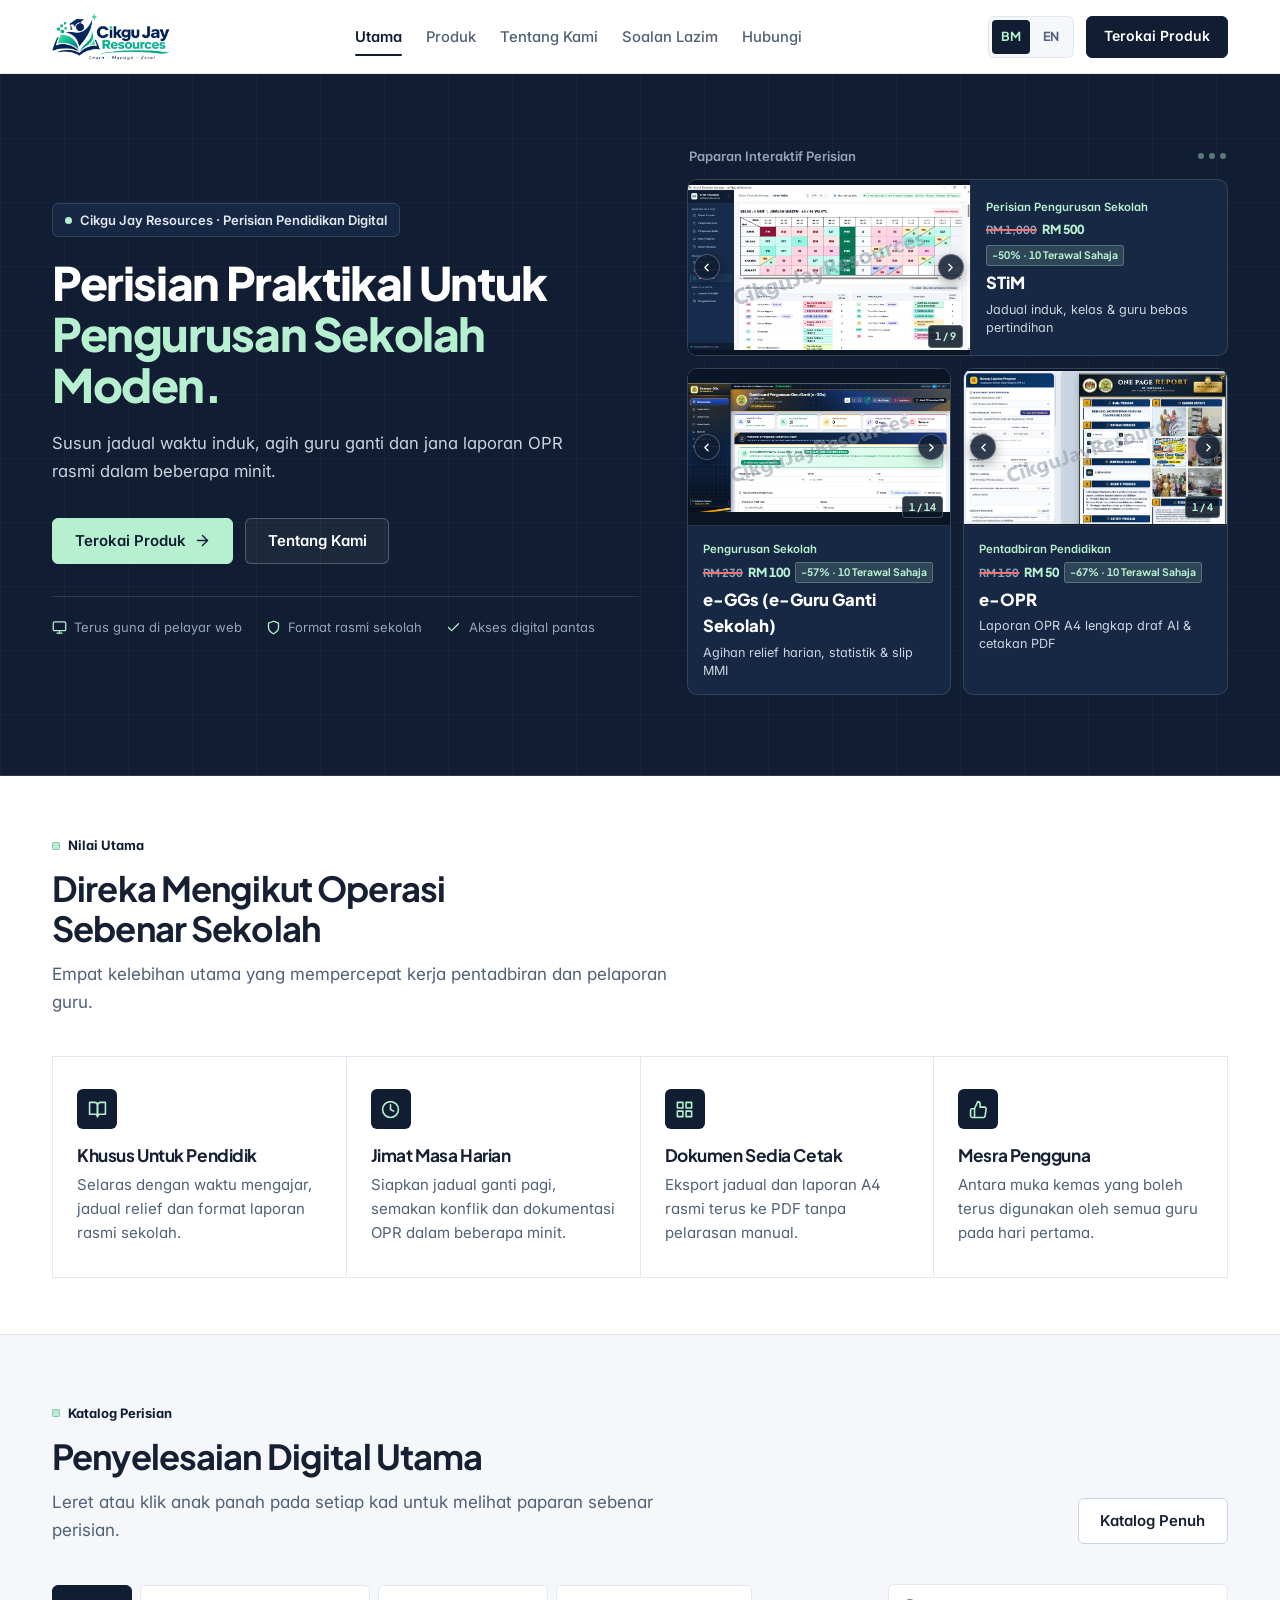
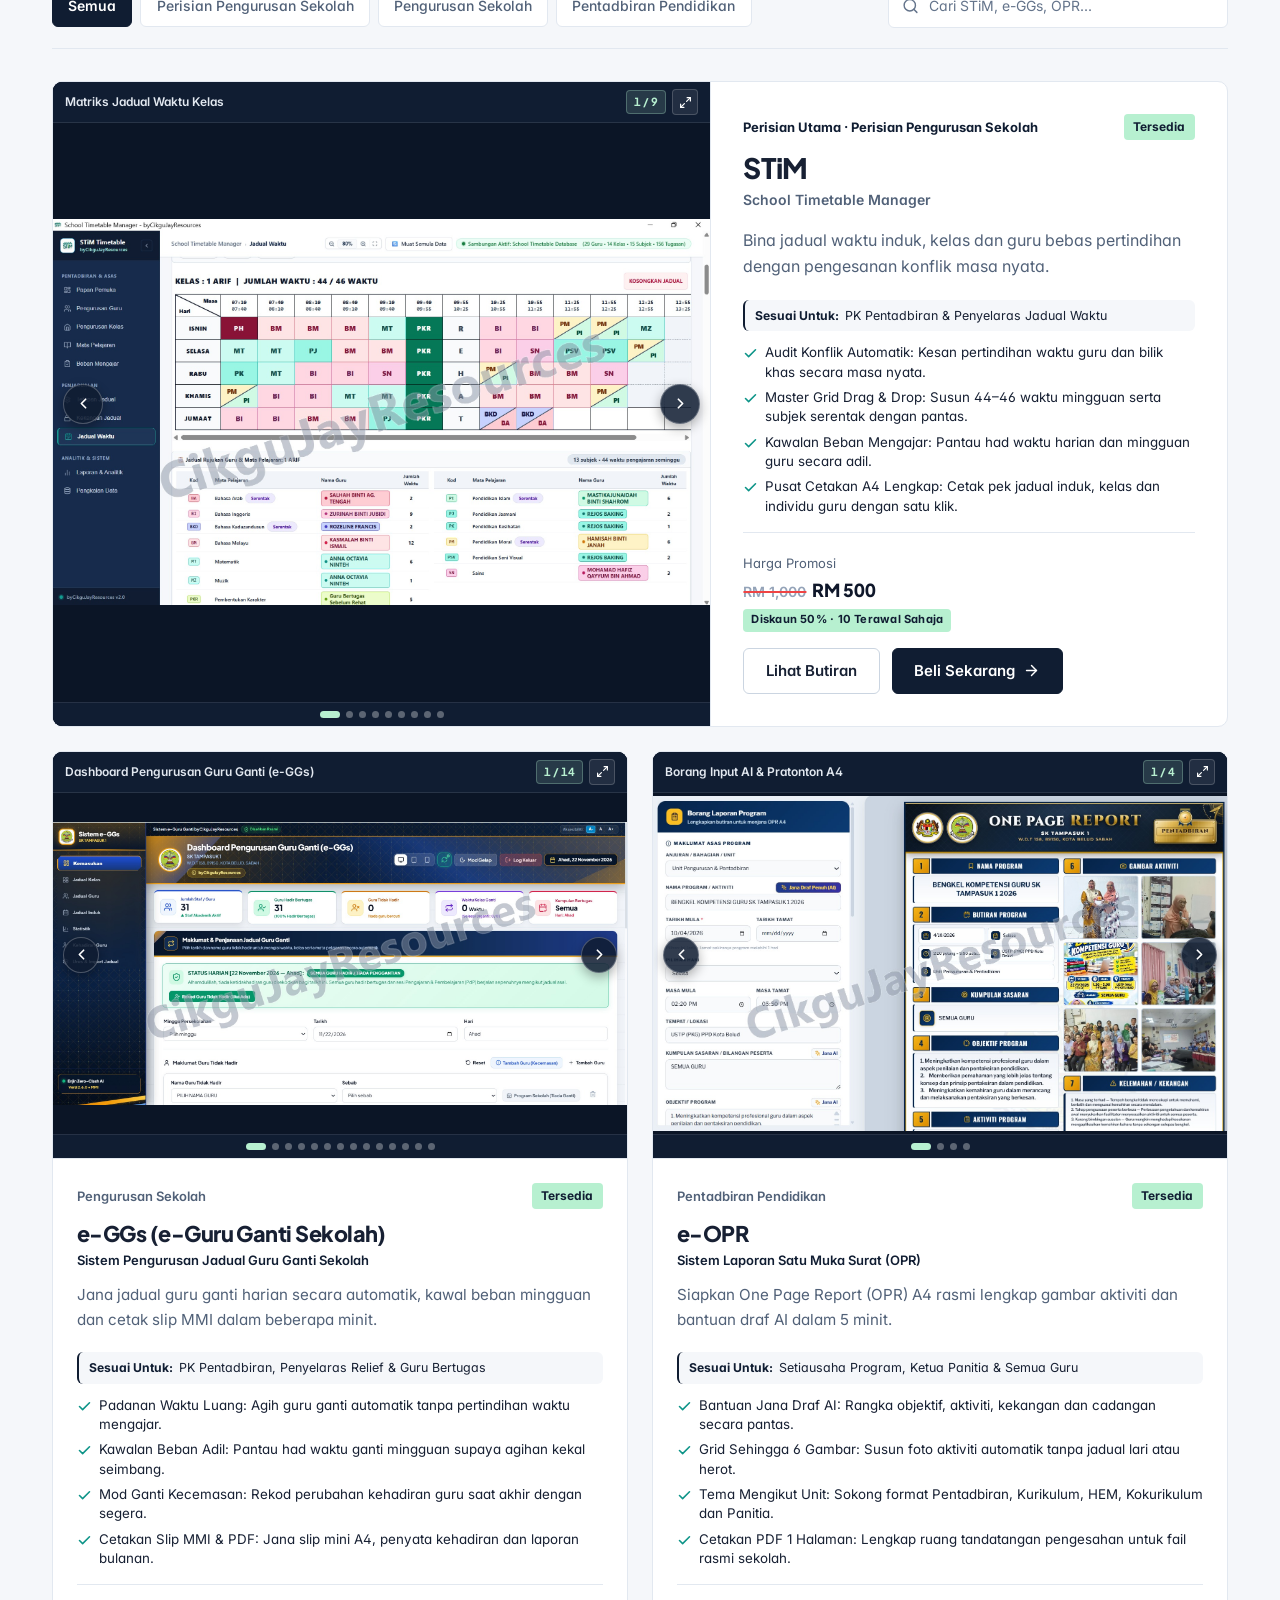
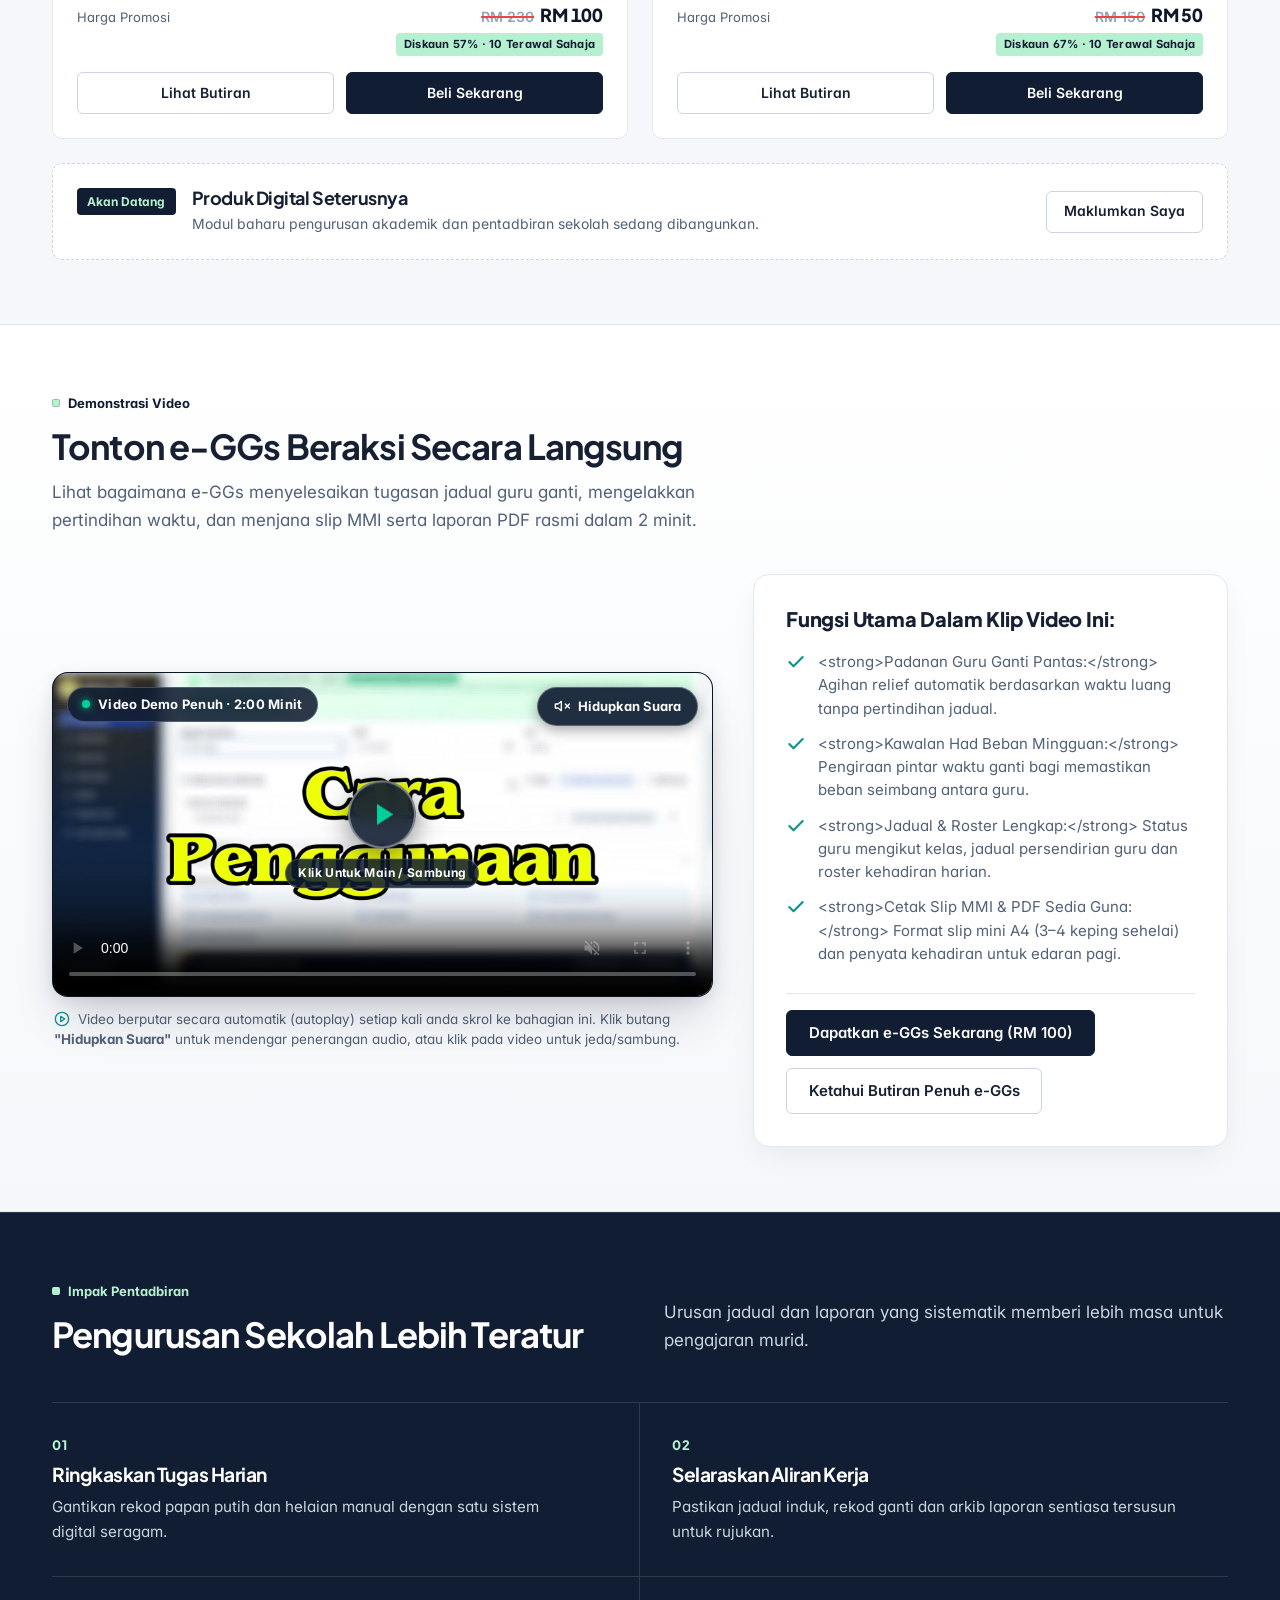
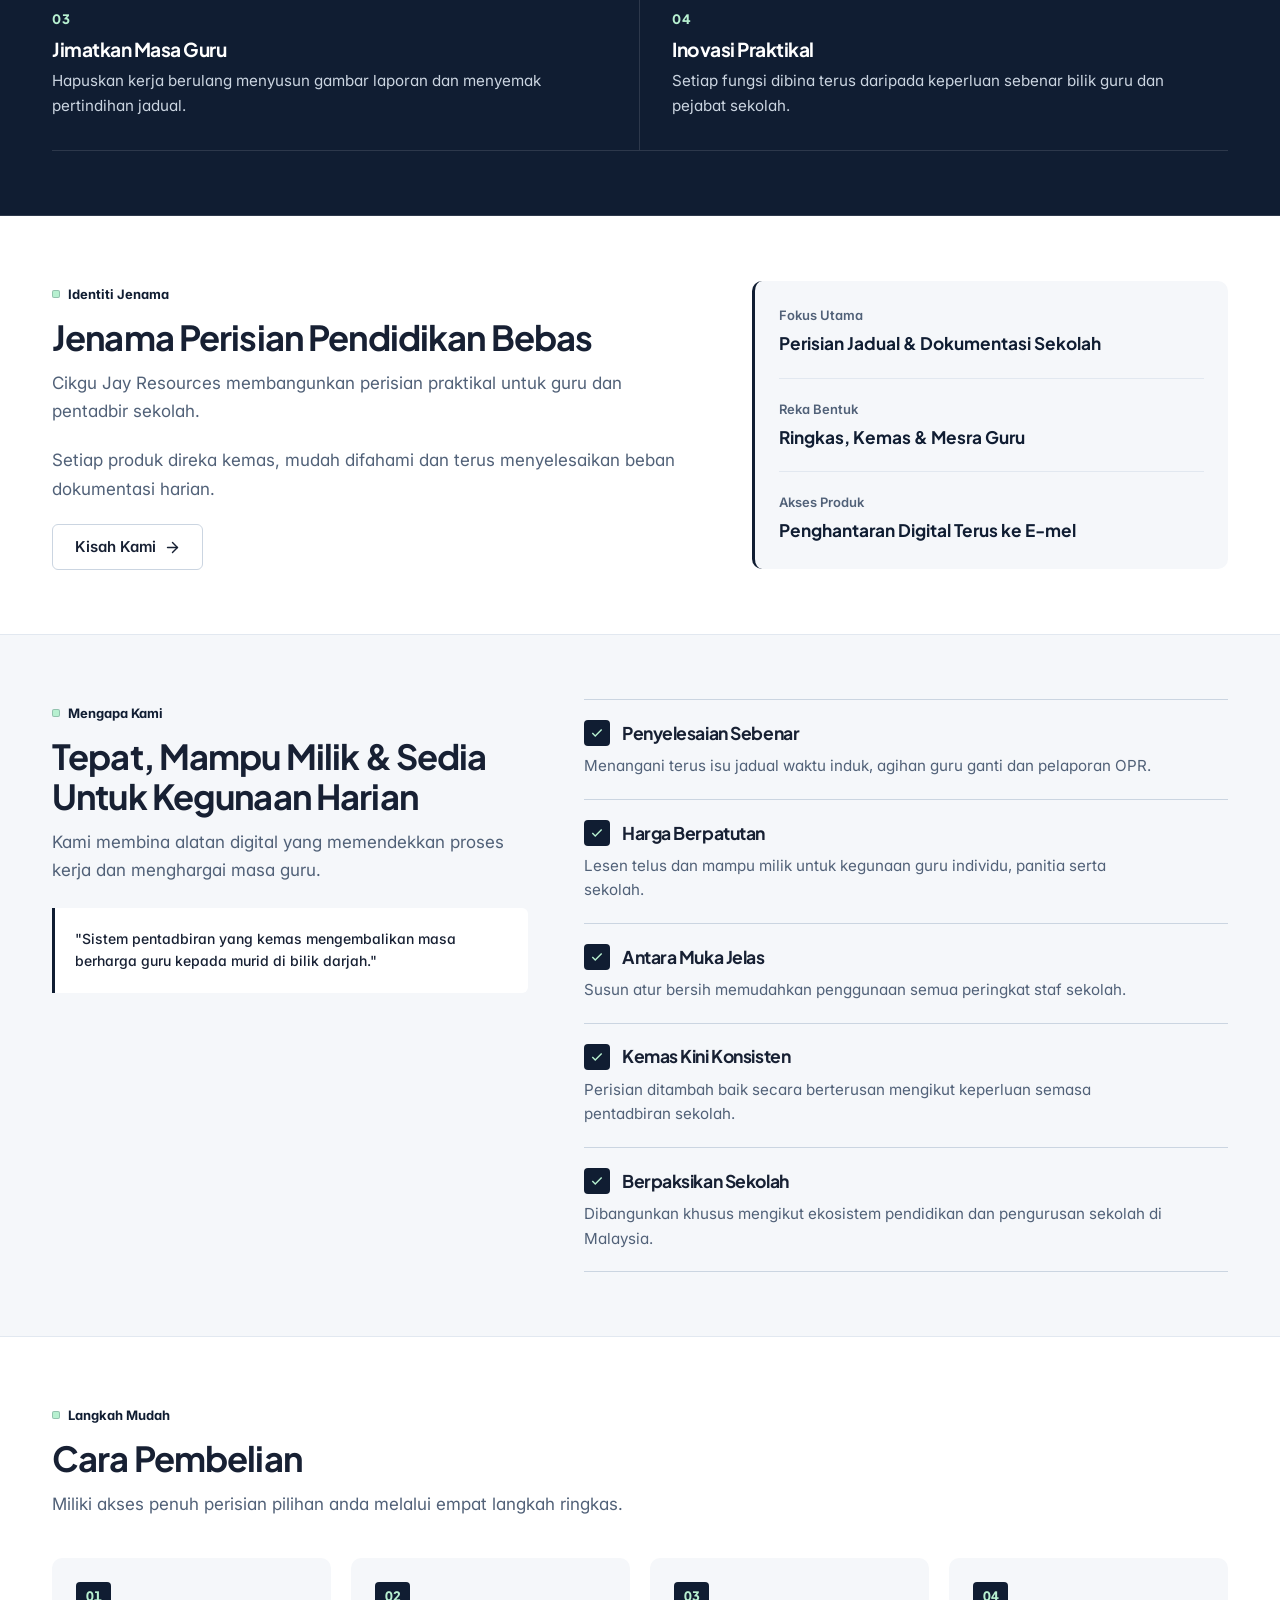
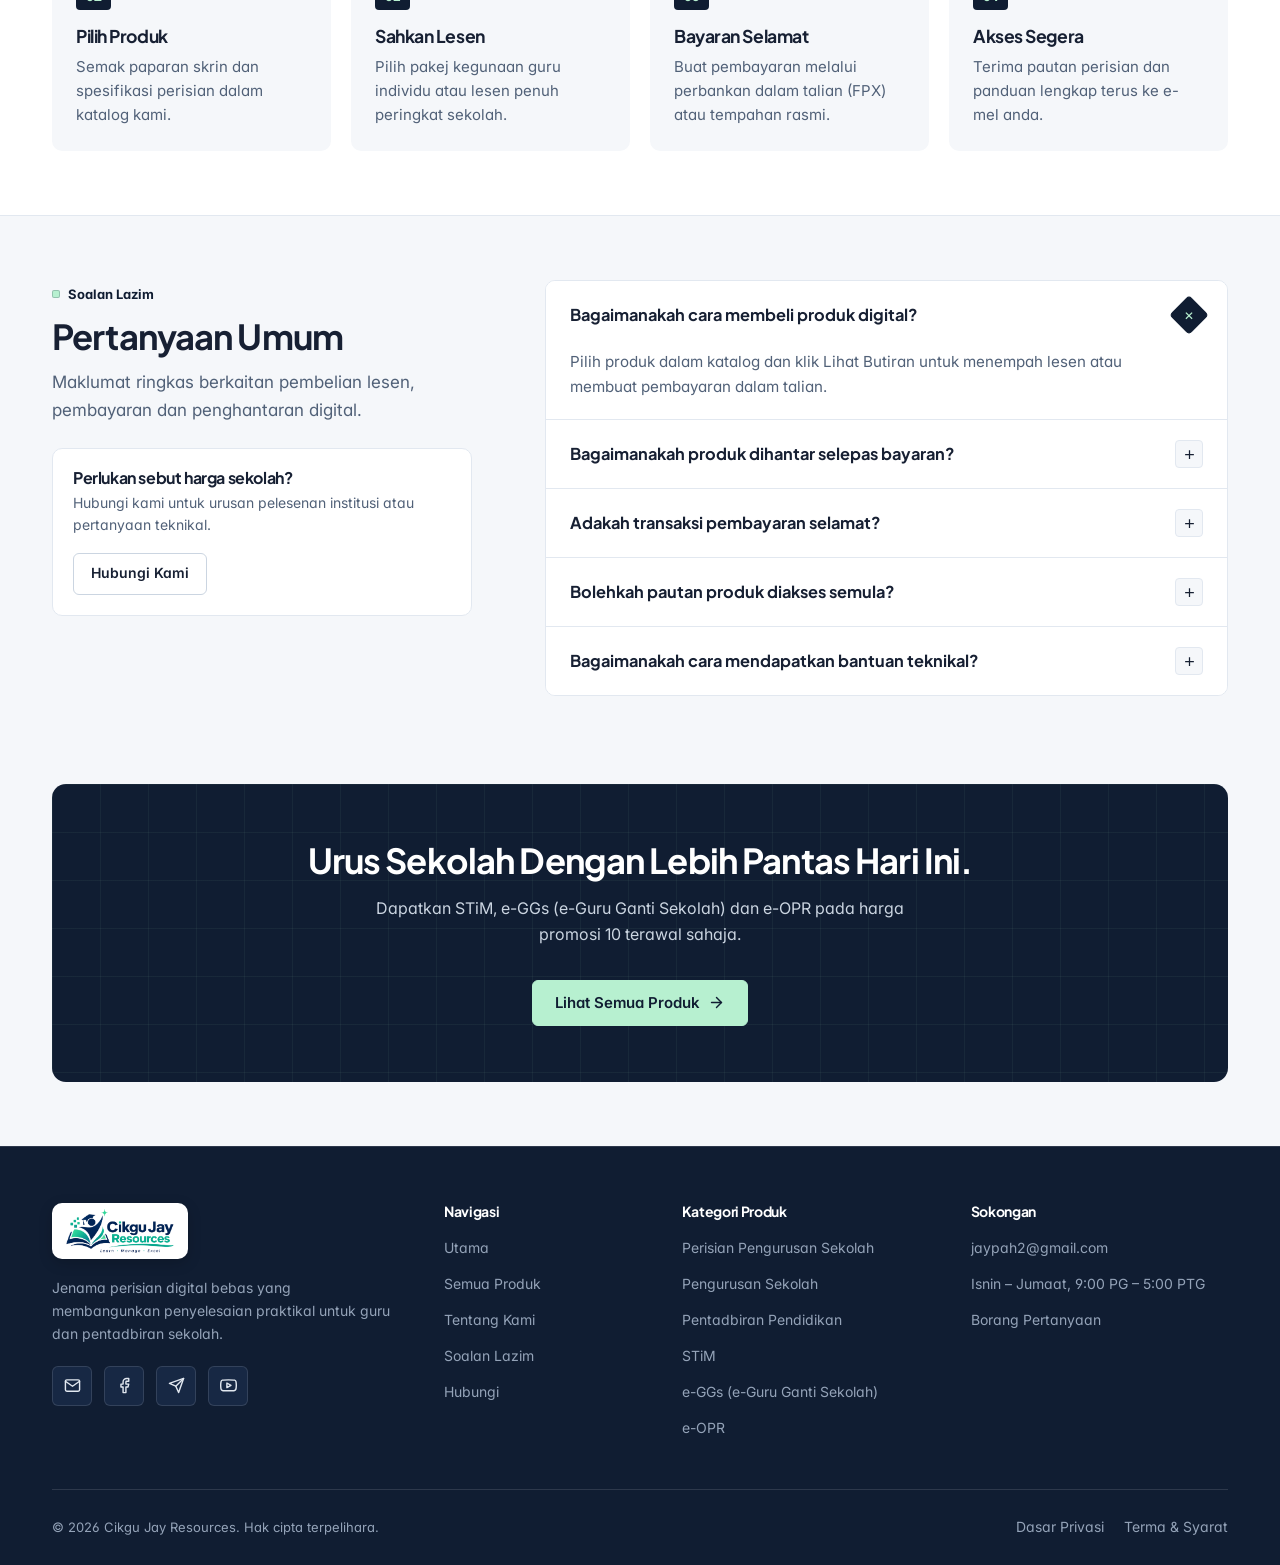
==== commit bd5036a2: "Aktifkan autoplay video secara automatik semasa skrol, butang audio dan butang main tengah" ====
--- a/index.html
+++ b/index.html
@@ -428,20 +428,55 @@
         <div class="video-showcase-grid reveal">
           <!-- Video Frame Column -->
           <div class="video-frame-container">
-            <div class="video-frame-card">
+            <div class="video-frame-card" id="video-frame-card">
+              <!-- Live Indicator Badge -->
               <span class="video-badge-pill" id="video-badge-tag">
                 <span class="video-badge-pill__dot" aria-hidden="true"></span>
                 <span data-i18n="video.badge">Video Demo Penuh · 2:00 Minit</span>
               </span>
+
+              <!-- Sound Toggle Button (Unmute / Mute) -->
+              <button
+                type="button"
+                class="video-sound-btn"
+                id="video-sound-toggle"
+                aria-label="Hidupkan atau senyapkan bunyi video"
+                data-text-unmute="Hidupkan Suara"
+                data-text-mute="Senyapkan"
+              >
+                <svg class="sound-icon" viewBox="0 0 24 24" fill="none" stroke="currentColor" stroke-width="2" stroke-linecap="round" stroke-linejoin="round" aria-hidden="true">
+                  <polygon points="11 5 6 9 2 9 2 15 6 15 11 19 11 5"></polygon>
+                  <line x1="23" y1="9" x2="17" y2="15"></line>
+                  <line x1="17" y1="9" x2="23" y2="15"></line>
+                </svg>
+                <span class="sound-text">Hidupkan Suara</span>
+              </button>
+
+              <!-- Big Center Play Button Overlay (visible when paused) -->
+              <button
+                type="button"
+                class="video-center-play-btn"
+                id="video-center-play"
+                aria-label="Mainkan video"
+              >
+                <span class="video-center-play-btn__icon" aria-hidden="true">
+                  <svg viewBox="0 0 24 24" fill="currentColor">
+                    <polygon points="6 3 20 12 6 21 6 3"></polygon>
+                  </svg>
+                </span>
+                <span class="video-center-play-btn__label">Klik Untuk Main / Sambung</span>
+              </button>
+
               <video
                 id="eggs-video-player"
                 class="video-element"
                 controls
-                preload="metadata"
+                muted
+                loop
+                playsinline
+                webkit-playsinline
+                preload="auto"
                 poster="assets/videos/eggs-video-poster.jpg"
-                playsinline
-                onplay="document.getElementById('video-badge-tag').style.opacity='0'"
-                onpause="document.getElementById('video-badge-tag').style.opacity='1'"
               >
                 <source src="assets/videos/eggs-preview.mp4" type="video/mp4" />
                 Pelayar anda tidak menyokong format video HTML5. Sila gunakan pelayar moden seperti Google Chrome atau Microsoft Edge.
@@ -452,7 +487,7 @@
                 <circle cx="12" cy="12" r="10"></circle>
                 <polygon points="10 8 16 12 10 16 10 8"></polygon>
               </svg>
-              Klik butang main untuk menonton demonstrasi rakaman skrin sebenar sistem e-GGs (1080p Full HD bersuara).
+              Video berputar secara automatik (autoplay) setiap kali anda skrol ke bahagian ini. Klik butang <strong>"Hidupkan Suara"</strong> untuk mendengar penerangan audio, atau klik pada video untuk jeda/sambung.
             </p>
           </div>
 
--- a/css/style.css
+++ b/css/style.css
@@ -2908,3 +2908,116 @@
   color: var(--color-text-muted);
   line-height: 1.55;
 }
+
+
+.video-element {
+  cursor: pointer;
+}
+
+.video-sound-btn {
+  position: absolute;
+  top: 14px;
+  right: 14px;
+  z-index: 10;
+  display: inline-flex;
+  align-items: center;
+  gap: 8px;
+  padding: 8px 16px;
+  border-radius: 9999px;
+  background-color: rgba(16, 29, 50, 0.92);
+  backdrop-filter: blur(8px);
+  -webkit-backdrop-filter: blur(8px);
+  color: #FFFFFF;
+  font-size: 0.8125rem;
+  font-weight: 700;
+  border: 1px solid rgba(255, 255, 255, 0.25);
+  box-shadow: 0 4px 14px rgba(0, 0, 0, 0.35);
+  cursor: pointer;
+  transition: all 0.2s ease;
+  user-select: none;
+}
+
+.video-sound-btn:hover {
+  background-color: #0D9488;
+  border-color: #00D09C;
+  transform: translateY(-1px);
+  box-shadow: 0 6px 18px rgba(13, 148, 136, 0.4);
+}
+
+.video-sound-btn.is-unmuted {
+  background-color: #0D9488;
+  border-color: #00D09C;
+}
+
+.video-sound-btn .sound-icon {
+  width: 16px;
+  height: 16px;
+  flex-shrink: 0;
+}
+
+.video-center-play-btn {
+  position: absolute;
+  top: 50%;
+  left: 50%;
+  transform: translate(-50%, -50%);
+  z-index: 8;
+  display: flex;
+  flex-direction: column;
+  align-items: center;
+  gap: 10px;
+  background: none;
+  border: none;
+  cursor: pointer;
+  padding: 0;
+  transition: opacity 0.25s ease, transform 0.25s ease, visibility 0.25s;
+  opacity: 0;
+  visibility: hidden;
+  pointer-events: none;
+}
+
+.video-frame-card.is-paused .video-center-play-btn {
+  opacity: 1;
+  visibility: visible;
+  pointer-events: auto;
+}
+
+.video-center-play-btn__icon {
+  width: 68px;
+  height: 68px;
+  border-radius: 50%;
+  background-color: rgba(16, 29, 50, 0.88);
+  backdrop-filter: blur(10px);
+  -webkit-backdrop-filter: blur(10px);
+  border: 2px solid rgba(255, 255, 255, 0.4);
+  box-shadow: 0 8px 28px rgba(0, 0, 0, 0.45);
+  display: flex;
+  align-items: center;
+  justify-content: center;
+  color: #00D09C;
+  transition: all 0.2s ease;
+}
+
+.video-center-play-btn__icon svg {
+  width: 28px;
+  height: 28px;
+  margin-left: 3px;
+}
+
+.video-center-play-btn:hover .video-center-play-btn__icon {
+  transform: scale(1.1);
+  background-color: #0D9488;
+  color: #FFFFFF;
+  border-color: #00D09C;
+}
+
+.video-center-play-btn__label {
+  display: inline-block;
+  padding: 4px 12px;
+  border-radius: 9999px;
+  background-color: rgba(16, 29, 50, 0.85);
+  color: #FFFFFF;
+  font-size: 0.75rem;
+  font-weight: 700;
+  letter-spacing: 0.03em;
+  border: 1px solid rgba(255, 255, 255, 0.2);
+}
